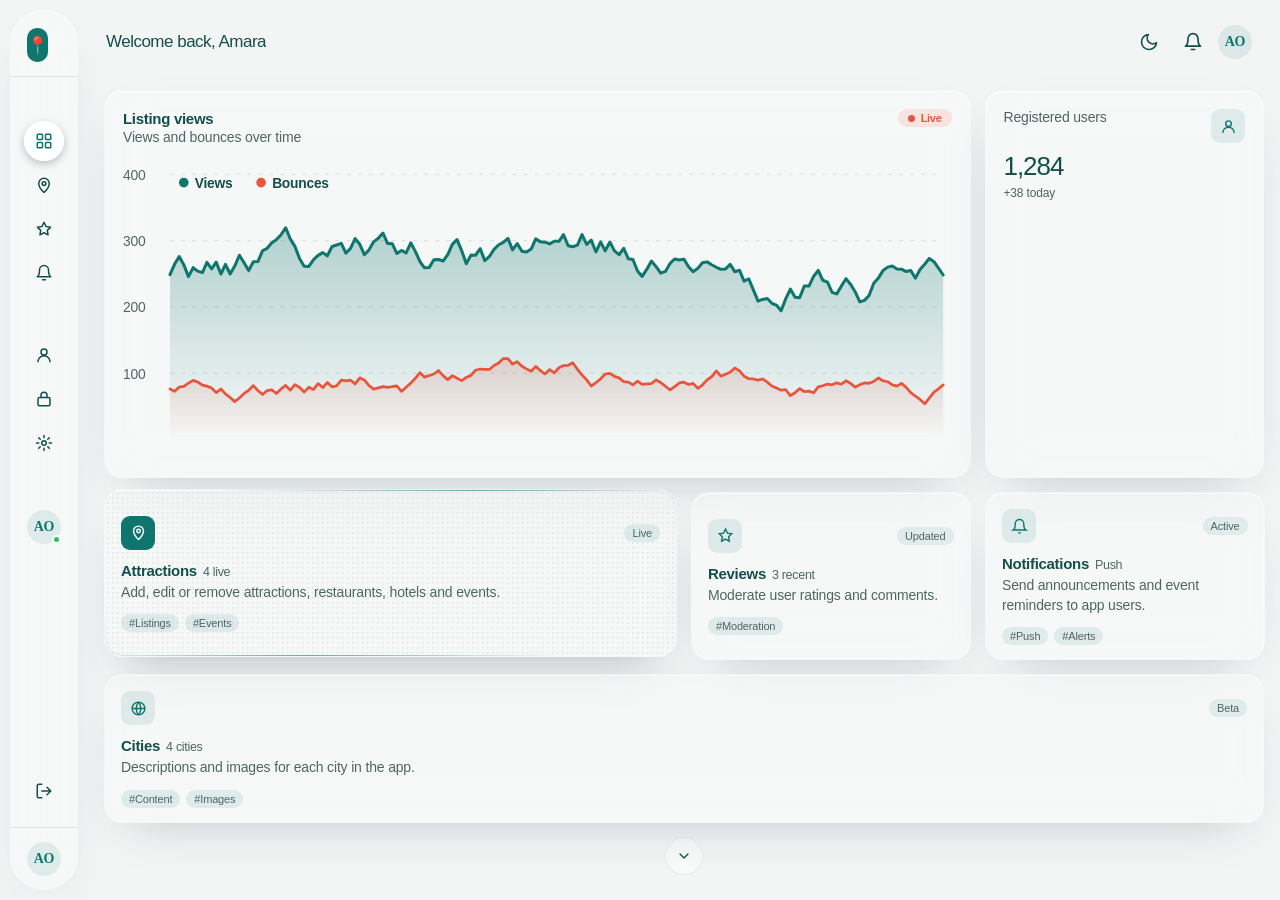
==== docs/city-guide-admin.html @ 055f9000 "Add docs folder for GitHub Pages" ====
<!DOCTYPE html>
<html lang="en">
<head>
<meta charset="utf-8">
<meta name="viewport" content="width=device-width, initial-scale=1, viewport-fit=cover">
<title>City Guide Admin</title>
<style>
:root{--bg:#f3f5f5;--card:#fff;--fg:#134E4A;--muted:#64748b;--border:#dbe4e2;--primary:#0F766E;--primary-fg:#fff;--soft:rgba(15,118,110,.1);--pt:#0F766E;--cor:#E8553D;--shadow:0 2px 12px rgba(0,0,0,.05);box-sizing:border-box;padding-top:env(safe-area-inset-top,0px);padding-bottom:env(safe-area-inset-bottom,0px)}
@media (prefers-color-scheme:dark){:root:not([data-theme="light"]){--bg:#07100f;--card:#0d1a19;--fg:#e8f1ef;--muted:#93aaa7;--border:#1c3a37;--primary:#0F766E;--primary-fg:#fff;--soft:rgba(95,199,187,.12);--pt:#5fc7bb;--shadow:0 2px 12px rgba(255,255,255,.03);color-scheme:dark}}
:root[data-theme="dark"]{--bg:#07100f;--card:#0d1a19;--fg:#e8f1ef;--muted:#93aaa7;--border:#1c3a37;--primary:#0F766E;--primary-fg:#fff;--soft:rgba(95,199,187,.12);--pt:#5fc7bb;--shadow:0 2px 12px rgba(255,255,255,.03);color-scheme:dark}
*{box-sizing:border-box}html{scroll-padding-top:env(safe-area-inset-top,0px)}
body{margin:0;background:var(--bg);color:var(--fg);font-family:system-ui,-apple-system,"Segoe UI",Roboto,sans-serif;font-size:14px}
button{font:inherit;color:inherit;cursor:pointer}
.muted{color:var(--muted)}
/* header */
header{position:sticky;top:env(safe-area-inset-top,0px);z-index:20;display:flex;align-items:center;gap:10px;height:64px;padding:0 16px;background:var(--card);border-bottom:1px solid var(--border)}
header h1{font-size:17px;margin:0;white-space:nowrap;overflow:hidden;text-overflow:ellipsis}
.sp{margin-left:auto;display:flex;align-items:center;gap:6px}
.ib{width:38px;height:38px;border-radius:10px;border:0;background:transparent;display:grid;place-items:center}
.ib:hover{background:var(--soft)}
.ib svg{width:20px;height:20px;stroke:currentColor;fill:none;stroke-width:2;stroke-linecap:round;stroke-linejoin:round}
.av{width:34px;height:34px;border-radius:50%;background:var(--soft);color:var(--primary);display:grid;place-items:center;font-weight:700;overflow:hidden;flex:none}
.av img{width:100%;height:100%;object-fit:cover;object-position:50% 15%}
/* sidebar (slides in/out) */
#scrim{position:fixed;inset:0;background:rgba(0,0,0,.45);backdrop-filter:blur(2px);opacity:0;pointer-events:none;transition:opacity .3s;z-index:40}
#side{position:fixed;top:0;bottom:0;left:0;width:min(300px,86vw);z-index:50;display:flex;flex-direction:column;background:var(--card);border-right:1px solid var(--border);transform:translateX(-105%);transition:transform .35s ease-in-out;padding-top:env(safe-area-inset-top,0px);padding-bottom:env(safe-area-inset-bottom,0px)}
body.open #side{transform:none;box-shadow:0 0 40px rgba(0,0,0,.25)}
body.open #scrim{opacity:1;pointer-events:auto}
.sh{padding:18px 20px 14px;border-bottom:1px solid var(--border)}
.brand{display:flex;align-items:center;gap:10px;font-weight:800;font-size:17px}
.logo{width:34px;height:34px;border-radius:10px;background:var(--primary);display:grid;place-items:center;color:#fff}
.brand small{display:block;font-weight:500;font-size:11px;color:var(--muted)}
.search{margin-top:14px;position:relative}
.search input{width:100%;height:36px;border-radius:8px;border:1px solid var(--border);background:var(--bg);color:var(--fg);padding:0 10px 0 32px}
.search svg{position:absolute;left:10px;top:9px;width:16px;height:16px;stroke:var(--muted);fill:none;stroke-width:2}
.sc{flex:1;overflow:auto;padding:14px 14px}
.gl{font-size:11px;font-weight:700;letter-spacing:.08em;text-transform:uppercase;color:var(--muted);padding:6px 8px;margin-top:6px}
.nav{display:flex;align-items:center;gap:12px;width:100%;height:40px;padding:0 12px;border:0;border-radius:10px;background:transparent;text-align:left;margin-bottom:4px;transition:.2s}
.nav svg{width:18px;height:18px;stroke:currentColor;fill:none;stroke-width:2;stroke-linecap:round;stroke-linejoin:round;transition:transform .2s}
.nav:hover{background:var(--soft)}.nav:hover svg{transform:scale(1.15)}
.nav.on{background:var(--primary);color:var(--primary-fg)}
.nav .b{margin-left:auto;font-size:10px;font-weight:700;padding:2px 7px;border-radius:99px;background:var(--primary);color:var(--primary-fg)}
.nav.on .b{background:var(--primary-fg);color:var(--primary)}
.pro{margin:6px 14px 0;padding:14px;border-radius:14px;border:1px solid var(--soft);background:var(--soft)}
.pro h5{margin:0 0 4px;font-size:13px}.pro p{margin:0 0 10px;font-size:12px;color:var(--muted)}
.btn{height:36px;padding:0 14px;border-radius:9px;border:1px solid var(--border);background:var(--card)}
.btn.p{background:var(--primary);color:var(--primary-fg);border-color:var(--primary);font-weight:600}
.btn.w{width:100%}
.sf{padding:14px;border-top:1px solid var(--border);display:flex;align-items:center;gap:10px;margin-top:12px}
.sf div:nth-child(2){min-width:0;flex:1}.sf b,.sf span{display:block;overflow:hidden;text-overflow:ellipsis;white-space:nowrap}
.sf span{font-size:12px;color:var(--muted)}
/* main */
main{padding:16px;max-width:1280px;margin:0 auto;display:flex;flex-direction:column;gap:18px}
section[hidden]{display:none}
.grid{display:grid;gap:14px}
.stats{grid-template-columns:repeat(auto-fit,minmax(200px,1fr))}
.card{background:var(--card);border:1px solid var(--border);border-radius:14px;padding:18px;box-shadow:var(--shadow)}
.card h3{margin:0 0 2px;font-size:15px}
.stat .t{display:flex;justify-content:space-between;color:var(--muted);font-weight:500}
.stat p{font-size:26px;font-weight:700;margin:8px 0 2px}
.two{grid-template-columns:repeat(auto-fit,minmax(300px,1fr))}
/* bento */
.bento{grid-template-columns:repeat(auto-fit,minmax(240px,1fr))}
.bi{position:relative;overflow:hidden;padding:16px;border-radius:14px;border:1px solid var(--border);background:var(--card);text-align:left;transition:.3s;will-change:transform}
.bi.wide{grid-column:span 2}
@media(max-width:600px){.bi.wide{grid-column:span 1}}
.bi::before{content:"";position:absolute;inset:0;background:radial-gradient(circle at center,var(--border) 1px,transparent 1px);background-size:5px 5px;opacity:0;transition:opacity .3s}
.bi:hover,.bi.keep{transform:translateY(-3px);box-shadow:var(--shadow)}
.bi:hover::before,.bi.keep::before{opacity:.8}
.bi>*{position:relative}
.bi .row{display:flex;justify-content:space-between;align-items:center}
.ico{width:34px;height:34px;border-radius:9px;background:var(--soft);display:grid;place-items:center;transition:.3s}
.bi:hover .ico{background:var(--primary);color:var(--primary-fg)}
.ico svg{width:17px;height:17px;stroke:currentColor;fill:none;stroke-width:2}
.chip{font-size:11px;padding:3px 8px;border-radius:7px;background:var(--soft);color:var(--muted)}
.bi h4{margin:12px 0 4px;font-size:15px}.bi h4 small{font-weight:400;color:var(--muted);margin-left:6px}
.bi p{margin:0 0 12px;color:var(--muted);line-height:1.4}
.bi .cta{float:right;font-size:12px;color:var(--muted);opacity:0;transition:.3s}.bi:hover .cta{opacity:1}
/* chart, lists */
svg.ch{width:100%;height:auto;display:block}
.leg{display:flex;gap:16px;justify-content:center;font-size:12px;color:var(--muted);margin-top:6px}
.leg i{display:inline-block;width:10px;height:10px;border-radius:3px;margin-right:6px;vertical-align:-1px}
.prog{height:8px;border-radius:9px;background:var(--soft);overflow:hidden;flex:1}.prog i{display:block;height:100%;background:var(--primary);border-radius:9px}
.item{display:flex;flex-direction:column;gap:6px;margin-top:16px}.item .r{display:flex;align-items:center;gap:10px;justify-content:space-between}
.tag{font-size:11px;padding:2px 9px;border-radius:99px;border:1px solid var(--border);color:var(--muted)}
.act{display:flex;gap:12px;margin-top:16px}.act p{margin:0;line-height:1.35}
.tw{overflow-x:auto}table{width:100%;border-collapse:collapse;min-width:520px}
th,td{text-align:left;padding:10px 8px;border-bottom:1px solid var(--border)}th{color:var(--muted);font-weight:600;font-size:12px}
.x{border:0;background:transparent;color:#ef4444;font-weight:600}
.bar{display:flex;gap:10px;justify-content:space-between;align-items:center;margin-bottom:12px;flex-wrap:wrap}.bar h2{margin:0;font-size:18px}
dialog{border:1px solid var(--border);border-radius:14px;background:var(--card);color:var(--fg);padding:20px;width:min(380px,92vw)}
dialog::backdrop{background:rgba(0,0,0,.5)}
label{display:block;font-size:12px;font-weight:600;margin:10px 0 4px}
input,select,textarea{width:100%;padding:9px 10px;border-radius:8px;border:1px solid var(--border);background:var(--bg);color:var(--fg);font:inherit}
.gap{display:flex;gap:8px;justify-content:flex-end;margin-top:16px}
.rv{padding:12px 0;border-bottom:1px solid var(--border);display:flex;gap:12px;justify-content:space-between}
.stars{color:var(--cor);letter-spacing:2px}
/* bento: extra hover effects */
.bi::after{content:"";position:absolute;inset:0;border-radius:inherit;padding:1px;background:linear-gradient(135deg,transparent 15%,var(--primary),transparent 85%);-webkit-mask:linear-gradient(#000 0 0) content-box,linear-gradient(#000 0 0);-webkit-mask-composite:xor;mask:linear-gradient(#000 0 0) content-box exclude,linear-gradient(#000 0 0);mask-composite:xor;opacity:0;transition:opacity .3s;pointer-events:none}
.bi:hover::after,.bi.keep::after{opacity:.6}
.ico{position:relative;overflow:hidden}
.ico::before{content:"";position:absolute;inset:0;background:var(--primary);opacity:0;transition:opacity .3s}
.ico svg{position:relative}
.bi:hover .ico,.bi.keep .ico{background:var(--soft);color:var(--primary-fg)}
.bi:hover .ico::before,.bi.keep .ico::before{opacity:1}
.chip{backdrop-filter:blur(4px);transition:background .25s,color .25s}
.bi:hover .chip{color:var(--fg)}
.bi .chip:hover{background:var(--border)}
.bi .cta{transform:translateX(-6px)}
.bi:hover .cta{transform:none}
/* sidebar: icon rail on desktop, expands on hover */
.nav svg{flex:none}
.nav:nth-child(2){--d:30ms}.nav:nth-child(3){--d:60ms}.nav:nth-child(4){--d:90ms}
@media (min-width:768px){
body{padding-left:68px}
#menu,#scrim{display:none}
#side{transform:none;width:68px;overflow:hidden;box-shadow:none;transition:width .2s ease-in-out,box-shadow .2s}
#side:hover,#side:focus-within{width:288px;box-shadow:0 0 40px rgba(0,0,0,.22);transition:width .25s ease-in-out,box-shadow .25s}
#side .sh,#side .sf{padding-left:17px;padding-right:17px}
#side .nav{padding:0 11px}
.brand>div:last-child,.nav>span,.gl,.sf>div:nth-child(2){opacity:0;transform:translateX(-6px);white-space:nowrap;transition:opacity .12s,transform .12s}
#side:is(:hover,:focus-within) :is(.brand>div:last-child,.nav>span,.gl,.sf>div:nth-child(2)){opacity:1;transform:none;transition:opacity .25s ease-out,transform .25s ease-out;transition-delay:var(--d,0ms)}
.search{opacity:0;max-height:0;margin-top:0;overflow:hidden;transition:opacity .15s,max-height .2s}
.pro{opacity:0;max-height:0;overflow:hidden;padding-top:0;padding-bottom:0;margin-top:0;border-width:0;transition:opacity .15s,max-height .2s}
#side:is(:hover,:focus-within) .search{opacity:1;max-height:60px;margin-top:14px;transition:opacity .25s ease-out .05s,max-height .25s}
#side:is(:hover,:focus-within) .pro{opacity:1;max-height:150px;padding:14px;margin-top:6px;border-width:1px;transition:opacity .25s ease-out .1s,max-height .25s}
}
/* sidebar: hidden scrollbar, team list, logout */
.sc{scrollbar-width:none}.sc::-webkit-scrollbar{display:none}
.tm{display:flex;align-items:center;gap:12px;height:44px;padding:0 3px;border-radius:10px;transition:background .15s}
.tm:hover{background:var(--soft)}
.aw{position:relative;flex:none}
.onl{position:absolute;right:0;bottom:0;width:9px;height:9px;border-radius:50%;background:#22c55e;border:2px solid var(--card)}
.tn{white-space:nowrap;font-weight:500}.tr{margin-left:auto;margin-right:6px;color:var(--muted);font-size:12px;white-space:nowrap}
.lo{padding:0 14px;margin-top:8px}
.nav.out:hover{background:rgba(220,38,38,.1);color:#dc2626}
/* chart tooltip */
#chart{touch-action:pan-y}
.tip{position:absolute;pointer-events:none;opacity:0;transform:translateY(4px) scale(.96);transition:opacity .15s,transform .15s;background:var(--card);border:1px solid var(--border);border-radius:12px;padding:10px 12px;box-shadow:var(--shadow);min-width:140px;font-size:12px;z-index:5}
.tip.on{opacity:1;transform:none}
.tip b{display:block;margin-bottom:4px;font-size:13px}
.tip div{display:flex;align-items:center;gap:6px;color:var(--muted);margin-top:2px}
.tip i{width:8px;height:8px;border-radius:50%}
.tip span{margin-left:auto;padding-left:16px;color:var(--fg);font-weight:600}
/* projects */
.pj{margin-top:20px}
.pj .t{display:flex;justify-content:space-between;align-items:center;gap:8px}
.pj h4{margin:0;font-size:14px}
.pj p{margin:2px 0 8px;font-size:12px;color:var(--muted)}
.pb{display:flex;align-items:center;gap:10px;margin-bottom:8px}.pb span{font-size:12px;color:var(--muted);width:34px;text-align:right}
.bdg{font-size:11px;font-weight:600;padding:3px 10px;border-radius:99px;white-space:nowrap}
.b-in{background:var(--primary);color:var(--primary-fg)}.b-rv{background:var(--soft);color:var(--primary)}.b-pl{border:1px solid var(--border);color:var(--fg)}
.stk{display:flex;gap:4px}.stk .av{width:24px;height:24px;font-size:9px}
@media (min-width:768px){
.tn,.tr{opacity:0;transform:translateX(-6px);transition:opacity .12s,transform .12s}
#side:is(:hover,:focus-within) :is(.tn,.tr){opacity:1;transform:none;transition:opacity .25s ease-out .12s,transform .25s ease-out .12s}
}
@media (min-width:768px){
#side.shut:is(:hover,:focus-within){width:68px;box-shadow:none;transition:width .2s ease-in-out,box-shadow .2s}
#side.shut:is(:hover,:focus-within) :is(.brand>div:last-child,.nav>span,.gl,.sf>div:nth-child(2),.tn,.tr){opacity:0;transform:translateX(-6px);transition:opacity .12s,transform .12s}
#side.shut:is(:hover,:focus-within) .search{opacity:0;max-height:0;margin-top:0}
#side.shut:is(:hover,:focus-within) .pro{opacity:0;max-height:0;padding-top:0;padding-bottom:0;margin-top:0;border-width:0}
}
/* loading skeletons: add class "ld" to <body> while loading, remove it when done */
@keyframes sk{50%{opacity:.35}}
body.ld :is(#stats>*,#bento>*,#cities,#activity,#projects,#team,#revList,.tw,#chart,#welcome,#nm,#em,#nm2,#em2,.av){position:relative;pointer-events:none;color:transparent!important}
body.ld :is(#stats>*,#bento>*,#cities,#activity,#projects,#team,#revList,.tw,#chart,#welcome,#nm,#em,#nm2,#em2,.av)>*{visibility:hidden}
body.ld :is(#stats>*,#bento>*,#cities,#activity,#projects,#team,#revList,.tw,#chart,#welcome,#nm,#em,#nm2,#em2,.av)::after{content:"";position:absolute;inset:0;padding:0;-webkit-mask:none;mask:none;border-radius:12px;background:var(--border);opacity:.7;animation:sk 1.2s ease-in-out infinite}
body.ld .av::after{border-radius:50%}
body.ld #team{min-height:96px}
/* ===== glass look + pill nav + font style (from the glass dashboard) ===== */
:root{--gw-blur:22px;--gw-op:.3;--gw-sat:1.2;--gw-edge:.6;--gs:#fff;--gh:#fff;--gw-sh:rgba(30,41,59,.28);--blob:.3;--muted:#4f6563;--edge:inset 0 1px 0 color-mix(in srgb,var(--gh) calc(var(--gw-edge)*100%),transparent),inset 0 0 0 1px color-mix(in srgb,var(--gh) calc(var(--gw-edge)*34%),transparent)}
@media (prefers-color-scheme:dark){:root:not([data-theme="light"]){--gs:#134E4A;--gw-edge:.28;--gw-sh:rgba(0,0,0,.65);--blob:.22}}
:root[data-theme="dark"]{--gs:#134E4A;--gw-edge:.28;--gw-sh:rgba(0,0,0,.65);--blob:.22}
body{font-family:"Segoe UI",Arial,sans-serif;letter-spacing:-.012em;background:var(--bg)}
button,input,select,textarea{font-family:inherit;letter-spacing:inherit}
::selection{background:color-mix(in srgb,var(--primary) 35%,transparent)}
:focus-visible{outline:2px solid var(--primary);outline-offset:3px}
.card,.bi,header,#side{background:color-mix(in srgb,var(--gs) calc(var(--gw-op)*100%),transparent);-webkit-backdrop-filter:blur(var(--gw-blur)) saturate(var(--gw-sat));backdrop-filter:blur(var(--gw-blur)) saturate(var(--gw-sat));box-shadow:var(--edge),0 20px 52px -26px var(--gw-sh)}
.card,.bi{border-color:transparent;border-radius:18px}
header{border-bottom-color:transparent;border-radius:0 0 24px 0}
#side{border-right-color:transparent;border-radius:0 0 28px 0}
.bi:hover,.bi.keep{box-shadow:var(--edge),0 26px 48px -22px var(--gw-sh)}
#side:is(:hover,:focus-within){box-shadow:var(--edge),0 24px 60px -20px var(--gw-sh)}
#side.shut:is(:hover,:focus-within){box-shadow:var(--edge),0 20px 52px -26px var(--gw-sh)}
dialog{background:color-mix(in srgb,var(--gs) 88%,transparent);-webkit-backdrop-filter:blur(var(--gw-blur)) saturate(var(--gw-sat));backdrop-filter:blur(var(--gw-blur)) saturate(var(--gw-sat));border-color:transparent;border-radius:22px;box-shadow:var(--edge),0 30px 80px -20px var(--gw-sh)}
.tip{background:color-mix(in srgb,var(--gs) 86%,transparent);-webkit-backdrop-filter:blur(var(--gw-blur));backdrop-filter:blur(var(--gw-blur));border-color:transparent;box-shadow:var(--edge),0 12px 30px -12px var(--gw-sh)}
/* pills */
.nav,.btn,.chip,.tag,.x,.tm,.search input{border-radius:99px}
.ib{border-radius:50%}
.nav.on{background:color-mix(in srgb,var(--gs) 88%,transparent);color:var(--primary);box-shadow:0 3px 8px var(--gw-sh),inset 0 1px 0 color-mix(in srgb,var(--gh) 70%,transparent)}
.btn{background:color-mix(in srgb,var(--gs) 55%,transparent);border-color:color-mix(in srgb,var(--gh) 35%,var(--border))}
input,select,textarea{border-radius:12px;background:color-mix(in srgb,var(--gs) 55%,transparent);border-color:color-mix(in srgb,var(--gh) 30%,var(--border))}
/* font style */
.av{font-family:Georgia,serif;font-weight:600}
header h1{font-weight:500;letter-spacing:-.03em}
.card h3,.bi h4{font-weight:600;letter-spacing:-.02em}
.stat p{font-weight:500;letter-spacing:-.04em}
.bar h2{font-weight:500;letter-spacing:-.035em}
.brand{letter-spacing:-.025em}
/* team colours: #0F766E teal, #E8553D coral, #134E4A deep teal */
.nav.on,.av,.b-rv{color:var(--pt)}
.ico{color:var(--pt)}
.x{color:var(--cor)}.x:hover{background:color-mix(in srgb,var(--cor) 14%,transparent)}
.nav.out:hover{background:color-mix(in srgb,var(--cor) 14%,transparent);color:var(--cor)}
/* floating pill nav */
#side{top:calc(10px + env(safe-area-inset-top,0px));bottom:calc(10px + env(safe-area-inset-bottom,0px));left:10px;padding-top:0;padding-bottom:0;border:0;border-radius:34px;overflow:hidden}
header{border-radius:0 0 24px 24px}
@media (max-width:767px){#side{transform:translateX(-125%)}}
@media (min-width:768px){body{padding-left:88px}}
/* floating top bar + bar chart */
header{margin:10px 10px 0;top:calc(10px + env(safe-area-inset-top,0px));border-radius:30px;padding:0 18px}
@media (min-width:768px){header{margin-left:0}}
.cg{opacity:.45;transition:opacity .2s ease-in-out}.cg.on{opacity:1}
.cl{opacity:0;transition:opacity .2s}.cg.on .cl{opacity:1}
.cb{transform-box:fill-box;transform-origin:bottom;animation:gy .6s cubic-bezier(.2,.8,.2,1) both;animation-delay:calc(var(--i)*30ms)}
@keyframes gy{from{transform:scaleY(0)}}
/* live badge + transparent top bar */
.card:has(#chart) h3{display:flex;align-items:center;justify-content:space-between}
.live{display:inline-flex;align-items:center;gap:6px;font-size:11px;font-weight:600;color:var(--cor);padding:3px 10px;border-radius:99px;background:color-mix(in srgb,var(--cor) 12%,transparent)}
.live i{width:7px;height:7px;border-radius:50%;background:var(--cor);animation:lv 1.4s ease-in-out infinite}
@keyframes lv{50%{opacity:.25;transform:scale(.7)}}
header{transition:background .25s ease-in-out,box-shadow .25s ease-in-out,backdrop-filter .25s ease-in-out}
header.top{background:transparent;-webkit-backdrop-filter:none;backdrop-filter:none;box-shadow:none}
svg.ch{overflow:visible}
.ping{transform-box:fill-box;transform-origin:center;animation:pg 1.6s ease-out infinite}
@keyframes pg{from{transform:scale(1);opacity:.7}to{transform:scale(2.8);opacity:0}}
/* price-style chart */
.leg{display:none}
.tip div{font-size:13px;margin-top:4px}
/* bento dashboard: chart is the big tile, extras are tucked away */
#dashboard:not([hidden]){display:grid;gap:14px;grid-template-columns:1fr}
#stats,#bento{display:contents}
#dashboard>:is(h2,h3){display:none}
#stats>:nth-child(1),#stats>:nth-child(2),#stats>:nth-child(4){display:none}
#dashboard>.card{margin-top:0!important;order:-1}
#bento>.bi:last-child{grid-column:1/-1}
@media (min-width:640px){#dashboard:not([hidden]){grid-template-columns:repeat(2,1fr)}#dashboard>.card,#stats>:nth-child(3){grid-column:span 2}}
@media (min-width:1024px){#dashboard:not([hidden]){grid-template-columns:repeat(4,1fr)}#dashboard>.card{grid-column:span 3}#stats>:nth-child(3){grid-column:span 1}}
.more{grid-column:1/-1;justify-self:center;display:inline-flex;align-items:center;gap:8px;height:38px;padding:0 18px;border-radius:99px;background:color-mix(in srgb,var(--gs) 55%,transparent);border:1px solid color-mix(in srgb,var(--gh) 35%,var(--border));font-weight:500;transition:transform .15s}
.more:active{transform:scale(.97)}
.more svg{width:16px;height:16px;fill:none;stroke:currentColor;stroke-width:2;stroke-linecap:round;stroke-linejoin:round;transition:transform .25s ease-in-out}
.more[aria-expanded="true"] svg{transform:rotate(180deg)}
#tuck{display:none;grid-column:1/-1}
#tuck.open{display:grid;animation:tk .3s cubic-bezier(.2,.8,.2,1)}
@keyframes tk{from{opacity:0;transform:translateY(8px)}}
/* ink spill theme transition */
::view-transition-old(root),::view-transition-new(root){animation:none;mix-blend-mode:normal}
::view-transition-new(root){clip-path:var(--ink,circle(0px))}
.more{width:38px;padding:0;justify-content:center}
/* stop phones zooming in when a field is focused */
@media (pointer:coarse){input,select,textarea{font-size:16px!important}}
</style>
</head>
<body class="ld">
<div id="scrim"></div>

<aside id="side" aria-label="Main navigation">
  <div class="sh">
    <div class="brand"><div class="logo">📍</div><div>City Guide<small>Admin Console</small></div></div>
    <div class="search"><svg viewBox="0 0 24 24"><circle cx="11" cy="11" r="7"/><path d="m20 20-3.5-3.5"/></svg><input id="q" placeholder="Search listings…"></div>
  </div>
  <div class="sc">
    <div class="gl">Main menu</div>
    <div id="nav1"></div>
    <div class="gl" style="margin-top:18px">Settings</div>
    <div id="nav2"></div>
    <div class="gl" style="margin-top:18px">Your team</div>
    <div id="team"></div>
  </div>
  <div class="pro">
    <h5>Quick add</h5><p>Publish a new attraction or event in seconds.</p>
    <button class="btn p w" id="quick">+ Add attraction</button>
  </div>
  <div class="lo"><button class="nav out" id="logout"><svg viewBox="0 0 24 24"><path d="M9 21H5a2 2 0 0 1-2-2V5a2 2 0 0 1 2-2h4M16 17l5-5-5-5M21 12H9"/></svg><span>Log out</span></button></div>
  <div class="sf"><div class="av" id="avSide"></div><div><b id="nm">…</b><span id="em"></span></div></div>
</aside>

<header class="top">
  <button class="ib" id="menu" aria-label="Toggle menu"><svg viewBox="0 0 24 24"><path d="M4 6h16M4 12h16M4 18h10"/></svg></button>
  <h1 id="welcome">Welcome back</h1>
  <div class="sp">
    <button class="ib" id="theme" aria-label="Toggle theme"><svg viewBox="0 0 24 24"><path d="M21 12.8A9 9 0 1 1 11.2 3a7 7 0 0 0 9.8 9.8z"/></svg></button>
    <button class="ib" aria-label="Notifications" onclick="go('notify')"><svg viewBox="0 0 24 24"><path d="M6 8a6 6 0 1 1 12 0c0 7 3 9 3 9H3s3-2 3-9M10 21h4"/></svg></button>
    <div class="av" id="avTop"></div>
  </div>
</header>

<main>
 <section id="dashboard">
  <div class="grid stats" id="stats"></div>
  <div class="card" style="margin-top:14px"><h3>Listing views</h3><p class="muted" style="margin:0 0 10px">Views and bounces over time</p>
    <div id="chart"></div>
    <div class="leg"><span><i style="background:var(--primary)"></i>Views</span><span><i style="background:var(--cor)"></i>Reviews (×10)</span></div></div>
  <h3 style="margin:22px 0 10px">Manage content</h3>
  <div class="grid bento" id="bento"></div>
  <button class="more" id="more" aria-expanded="false" aria-label="Show more"><svg viewBox="0 0 24 24"><path d="m6 9 6 6 6-6"/></svg></button>
    <div class="grid two tuck" id="tuck" style="margin-top:14px">
    <div class="card"><h3>Top cities</h3><p class="muted" style="margin:0">Listings coverage per city</p><div id="cities"></div></div>
    <div class="card"><h3>Recent activity</h3><p class="muted" style="margin:0">Latest updates from users</p><div id="activity"></div></div>
    <div class="card"><h3>Active projects</h3><p class="muted" style="margin:0">Your current content progress</p><div id="projects"></div></div>
  </div>
 </section>

 <section id="attractions" hidden>
  <div class="bar"><h2>Attractions &amp; events</h2><button class="btn p" id="add">+ Add new</button></div>
  <div class="card tw"><table><thead><tr><th>Name</th><th>City</th><th>Category</th><th>Rating</th><th></th></tr></thead><tbody id="rows"></tbody></table></div>
 </section>

 <section id="reviews" hidden>
  <div class="bar"><h2>User reviews</h2></div><div class="card" id="revList"></div>
 </section>

 <section id="notify" hidden>
  <div class="bar"><h2>Notifications</h2></div>
  <div class="grid two">
   <div class="card"><h3>Send a notification</h3>
    <label>Title</label><input id="nt"><label>Message</label><textarea id="nb" rows="3"></textarea>
    <div class="gap"><button class="btn p" id="send">Send</button></div></div>
   <div class="card"><h3>Sent</h3><div id="sent"><p class="muted">Nothing sent yet.</p></div></div>
  </div>
 </section>

 <section id="profile" hidden><div class="card"><h3>Admin profile</h3><p class="muted">Name, email and picture come from the logged-in admin account.</p>
  <div style="display:flex;gap:14px;align-items:center;margin-top:12px"><div class="av" id="avBig" style="width:64px;height:64px;font-size:22px"></div><div><b id="nm2"></b><br><span class="muted" id="em2"></span></div></div></div></section>
 <section id="security" hidden><div class="card"><h3>Security</h3><p class="muted">Only registered admins can open this console. Hook up password change here.</p></div></section>
 <section id="preferences" hidden><div class="card"><h3>Preferences</h3><p class="muted">Notification and display settings go here.</p></div></section>
</main>

<dialog id="dlg"><h3 style="margin:0">Add attraction</h3>
  <label>Name</label><input id="fn"><label>City</label><input id="fc">
  <label>Category</label><select id="fk"><option>Attraction</option><option>Restaurant</option><option>Hotel</option><option>Event</option></select>
  <div class="gap"><button class="btn" id="cancel">Cancel</button><button class="btn p" id="save">Save</button></div></dialog>

<script>
/* ---------- ADMIN ACCOUNT (backend hook) ----------
   Set ADMIN_API to the endpoint your backend team gives you.
   It should return JSON: { "name": "...", "email": "...", "avatar": "https://..." } */
var ADMIN_API = null;
async function loadAdmin(){
  try{ if(ADMIN_API){ var r=await fetch(ADMIN_API,{credentials:'include'}); if(r.ok) return await r.json(); } }catch(e){}
  return {name:'Amara Okoye',email:'admin@cityguide.app',avatar:''};
}

var esc=function(s){return String(s).replace(/[&<>"]/g,function(c){return{'&':'&amp;','<':'&lt;','>':'&gt;','"':'&quot;'}[c]})};
var $=function(i){return document.getElementById(i)};
var I={
 grid:'<svg viewBox="0 0 24 24"><rect x="3" y="3" width="7" height="7" rx="1"/><rect x="14" y="3" width="7" height="7" rx="1"/><rect x="3" y="14" width="7" height="7" rx="1"/><rect x="14" y="14" width="7" height="7" rx="1"/></svg>',
 pin:'<svg viewBox="0 0 24 24"><path d="M12 22s7-6.5 7-12a7 7 0 0 0-14 0c0 5.5 7 12 7 12z"/><circle cx="12" cy="10" r="2.5"/></svg>',
 star:'<svg viewBox="0 0 24 24"><path d="m12 3 2.7 5.6 6.1.9-4.4 4.3 1 6.1L12 17l-5.4 2.9 1-6.1L3.2 9.5l6.1-.9z"/></svg>',
 bell:'<svg viewBox="0 0 24 24"><path d="M6 8a6 6 0 1 1 12 0c0 7 3 9 3 9H3s3-2 3-9M10 21h4"/></svg>',
 user:'<svg viewBox="0 0 24 24"><circle cx="12" cy="8" r="4"/><path d="M4 21a8 8 0 0 1 16 0"/></svg>',
 lock:'<svg viewBox="0 0 24 24"><rect x="4" y="10" width="16" height="11" rx="2"/><path d="M8 10V7a4 4 0 0 1 8 0v3"/></svg>',
 cog:'<svg viewBox="0 0 24 24"><circle cx="12" cy="12" r="3"/><path d="M12 2v3M12 19v3M2 12h3M19 12h3M5 5l2 2M17 17l2 2M19 5l-2 2M7 17l-2 2"/></svg>',
 globe:'<svg viewBox="0 0 24 24"><circle cx="12" cy="12" r="9"/><path d="M3 12h18M12 3a14 14 0 0 1 0 18M12 3a14 14 0 0 0 0 18"/></svg>'
};

/* ---------- sample data (replace with backend calls) ---------- */
var attractions=[
 {n:'Grand Central Museum',c:'Lagos',k:'Attraction',r:4.7},
 {n:'Sunset Rooftop Grill',c:'Abuja',k:'Restaurant',r:4.5},
 {n:'Palm Bay Hotel',c:'Lagos',k:'Hotel',r:4.2},
 {n:'Jazz in the Park',c:'Abuja',k:'Event',r:4.8}
];
var reviews=[
 {u:'Tunde',t:'Great museum, very clean and friendly staff.',s:5,a:'Grand Central Museum'},
 {u:'Ngozi',t:'Food was nice but the wait was long.',s:3,a:'Sunset Rooftop Grill'},
 {u:'Ibrahim',t:'Loved the live music!',s:5,a:'Jazz in the Park'}
];
var weeks=['W1','W2','W3','W4','W5','W6','W7','W8'],views=[120,160,150,210,260,240,320,380],revs=[9,12,10,16,18,17,24,28];
var cities=[['Lagos',82],['Abuja',64],['Port Harcourt',41],['Kano',28]];
var activity=[['Tunde','left a 5-star review','2 min ago'],['Ngozi','added a favourite','18 min ago'],['Ibrahim','registered an account','1 hr ago'],['Chika','reset a password','3 hr ago']];

/* ---------- sidebar ---------- */
var main=[['dashboard','Dashboard','grid'],['attractions','Attractions','pin'],['reviews','Reviews','star'],['notify','Notifications','bell']];
var sets=[['profile','Profile','user'],['security','Security','lock'],['preferences','Preferences','cog']];
function navHTML(list){return list.map(function(x){var b=x[0]==='reviews'?'<span class="b">'+reviews.length+'</span>':'';return '<button class="nav" data-id="'+x[0]+'">'+I[x[2]]+'<span>'+x[1]+'</span>'+b+'</button>'}).join('')}
$('nav1').innerHTML=navHTML(main);$('nav2').innerHTML=navHTML(sets);
function setOpen(v){document.body.classList.toggle('open',v)}
$('menu').onclick=function(){setOpen(!document.body.classList.contains('open'))};
$('scrim').onclick=function(){setOpen(false)};
document.addEventListener('keydown',function(e){if(e.key==='Escape')setOpen(false)});
document.querySelectorAll('.nav').forEach(function(b){b.onclick=function(){go(b.dataset.id)}});
function go(id){
  document.querySelectorAll('main>section').forEach(function(s){s.hidden=s.id!==id});
  document.querySelectorAll('.nav').forEach(function(b){b.classList.toggle('on',b.dataset.id===id)});
  setOpen(false);window.scrollTo(0,0);
}

/* ---------- dashboard ---------- */
function stats(){
  var s=[['Total attractions',attractions.length,'+2 this month',I.pin],['Reviews',reviews.length,'+12 this week',I.star],['Registered users','1,284','+38 today',I.user],['Cities','4','Lagos, Abuja…',I.globe]];
  $('stats').innerHTML=s.map(function(x){return '<div class="card stat"><div class="t"><span>'+x[0]+'</span><span class="ico">'+x[3]+'</span></div><p>'+x[1]+'</p><span class="muted" style="font-size:12px">'+x[2]+'</span></div>'}).join('');
}
function chart(){
  var W=600,H=220,p=28,mx=400,x=function(i){return p+i*(W-2*p)/7},y=function(v){return H-24-(v/mx)*(H-44)};
  var line=function(d){return d.map(function(v,i){return (i?'L':'M')+x(i)+' '+y(v)}).join(' ')};
  var r10=revs.map(function(v){return v*10});
  var grid=[0,100,200,300,400].map(function(v){return '<line x1="'+p+'" x2="'+(W-p)+'" y1="'+y(v)+'" y2="'+y(v)+'" stroke="var(--border)" stroke-dasharray="3 3"/><text x="0" y="'+(y(v)+4)+'" font-size="10" fill="var(--muted)">'+v+'</text>'}).join('');
  var lab=weeks.map(function(w,i){return '<text x="'+x(i)+'" y="'+(H-6)+'" font-size="10" text-anchor="middle" fill="var(--muted)">'+w+'</text>'}).join('');
  $('chart').innerHTML='<svg class="ch" viewBox="0 0 '+W+' '+H+'" role="img" aria-label="Views and reviews per week"><defs><linearGradient id="g" x1="0" y1="0" x2="0" y2="1"><stop offset="0" stop-color="var(--primary)" stop-opacity=".3"/><stop offset="1" stop-color="var(--primary)" stop-opacity="0"/></linearGradient></defs>'+grid+lab+
   '<path d="'+line(views)+' L'+x(7)+' '+y(0)+' L'+x(0)+' '+y(0)+'Z" fill="url(#g)"/><path d="'+line(views)+'" fill="none" stroke="var(--primary)" stroke-width="2.5"/><path d="'+line(r10)+'" fill="none" stroke="var(--cor)" stroke-width="2" stroke-dasharray="5 4"/></svg>';
}
function bento(){
  var b=[
   {t:'Attractions',m:attractions.length+' live',d:'Add, edit or remove attractions, restaurants, hotels and events.',i:I.pin,s:'Live',g:['Listings','Events'],w:1,k:1,to:'attractions'},
   {t:'Reviews',m:reviews.length+' recent',d:'Moderate user ratings and comments.',i:I.star,s:'Updated',g:['Moderation'],to:'reviews'},
   {t:'Notifications',m:'Push',d:'Send announcements and event reminders to app users.',i:I.bell,g:['Push','Alerts'],to:'notify'},
   {t:'Cities',m:'4 cities',d:'Descriptions and images for each city in the app.',i:I.globe,s:'Beta',g:['Content','Images'],w:1,to:'attractions'}
  ];
  $('bento').innerHTML=b.map(function(x,n){return '<button class="bi'+(x.w?' wide':'')+(x.k?' keep':'')+'" data-to="'+x.to+'"><div class="row"><div class="ico">'+x.i+'</div><span class="chip">'+(x.s||'Active')+'</span></div><h4>'+x.t+'<small>'+x.m+'</small></h4><p>'+x.d+'</p><div class="row"><div>'+x.g.map(function(g){return '<span class="chip" style="margin-right:6px">#'+g+'</span>'}).join('')+'</div><span class="cta">Manage →</span></div></button>'}).join('');
  document.querySelectorAll('.bi').forEach(function(e){e.onclick=function(){go(e.dataset.to)}});
}
function lists(){
  $('cities').innerHTML=cities.map(function(c){return '<div class="item"><div class="r"><b>'+c[0]+'</b><span class="tag">'+c[1]+' listings</span></div><div class="r"><div class="prog"><i style="width:'+c[1]+'%"></i></div></div></div>'}).join('');
  $('activity').innerHTML=activity.map(function(a){return '<div class="act"><div class="av">'+a[0][0]+'</div><p><b>'+a[0]+'</b> <span class="muted">'+a[1]+'</span><br><span class="muted" style="font-size:12px">'+a[2]+'</span></p></div>'}).join('');
}

/* ---------- attractions CRUD ---------- */
function rows(){
  var q=($('q').value||'').toLowerCase();
  $('rows').innerHTML=attractions.map(function(a,i){return a.n.toLowerCase().indexOf(q)<0?'':'<tr><td><b>'+esc(a.n)+'</b></td><td>'+esc(a.c)+'</td><td><span class="tag">'+esc(a.k)+'</span></td><td>★ '+a.r+'</td><td><button class="x" data-i="'+i+'">Remove</button></td></tr>'}).join('')||'<tr><td colspan="5" class="muted">No listings found.</td></tr>';
  document.querySelectorAll('#rows .x').forEach(function(b){b.onclick=function(){attractions.splice(+b.dataset.i,1);refresh()}});
}
$('q').oninput=function(){go('attractions');rows()};
function openAdd(){setOpen(false);$('dlg').showModal()}
$('add').onclick=openAdd;$('quick').onclick=openAdd;$('cancel').onclick=function(){$('dlg').close()};
$('save').onclick=function(){
  var n=$('fn').value.trim();if(!n)return;
  attractions.unshift({n:n,c:$('fc').value.trim()||'—',k:$('fk').value,r:0});
  $('fn').value='';$('fc').value='';$('dlg').close();refresh();go('attractions');
};

/* ---------- reviews & notifications ---------- */
function revs_(){
  $('revList').innerHTML=reviews.map(function(r,i){return '<div class="rv"><div><b>'+esc(r.u)+'</b> <span class="muted">on '+esc(r.a)+'</span><div class="stars">'+'★'.repeat(r.s)+'☆'.repeat(5-r.s)+'</div><div>'+esc(r.t)+'</div></div><button class="x" data-i="'+i+'">Remove</button></div>'}).join('')||'<p class="muted">No reviews.</p>';
  document.querySelectorAll('#revList .x').forEach(function(b){b.onclick=function(){reviews.splice(+b.dataset.i,1);refresh()}});
}
$('send').onclick=function(){
  var t=$('nt').value.trim(),m=$('nb').value.trim();if(!t)return;
  var el=document.createElement('div');el.className='rv';el.innerHTML='<div><b>'+esc(t)+'</b><div class="muted">'+esc(m)+'</div></div><span class="tag">Sent</span>';
  var s=$('sent');if(s.querySelector('p'))s.innerHTML='';s.prepend(el);$('nt').value='';$('nb').value='';
};
function refresh(){stats();bento();rows();revs_();var b=document.querySelector('[data-id="reviews"] .b');if(b)b.textContent=reviews.length}

/* ---------- theme + init ---------- */
$('theme').onclick=function(){var r=document.documentElement,d=r.dataset.theme==='dark'||(!r.dataset.theme&&matchMedia('(prefers-color-scheme:dark)').matches);r.dataset.theme=d?'light':'dark'};
function paint(el,a){el.innerHTML=a.avatar?'<img alt="'+esc(a.name)+'" src="'+esc(a.avatar)+'">':'';var im=el.querySelector('img');var ini=a.name.split(' ').map(function(w){return w[0]}).join('').slice(0,2).toUpperCase();if(im)im.onerror=function(){el.textContent=ini};else el.textContent=ini}
loadAdmin().then(function(a){
  $('welcome').textContent='Welcome back, '+a.name.split(' ')[0];
  $('nm').textContent=$('nm2').textContent=a.name;$('em').textContent=$('em2').textContent=a.email;
  ['avTop','avSide','avBig'].forEach(function(id){paint($(id),a)});Promise.all([window.cgTeam?cgTeam(a):0,new Promise(function(r){setTimeout(r,500)})]).then(function(){document.body.classList.remove('ld')});
});
chart();lists();refresh();go('dashboard');
/* ---- team, projects, logout, chart tooltip ---- */
(function(){
 var ini=function(n){return n.split(' ').map(function(w){return w[0]}).join('')};
 /* backend: set TEAM_API to a GET endpoint returning [{name,email,avatar,role}] for every admin who has logged in */
 var TEAM_API=null;
 async function cgTeam(me){
  var list=[];
  try{if(TEAM_API){var r=await fetch(TEAM_API,{credentials:'include'});if(r.ok)list=await r.json()}else{list=JSON.parse(localStorage.getItem('cg_admins')||'[]')}}catch(e){}
  if(!TEAM_API){
   list=list.filter(function(x){return x.email!==me.email});
   list.unshift({name:me.name,email:me.email,avatar:me.avatar||'',role:me.role||'Admin'});list=list.slice(0,8);
   try{localStorage.setItem('cg_admins',JSON.stringify(list))}catch(e){}
  }
  $('team').innerHTML=list.map(function(t){return '<div class="tm"><span class="aw"><span class="av" data-i="'+esc(ini(t.name))+'">'+(t.avatar?'<img alt="" src="'+esc(t.avatar)+'" onerror="this.parentNode.textContent=this.parentNode.dataset.i">':esc(ini(t.name)))+'</span>'+(t.email===me.email?'<i class="onl"></i>':'')+'</span><span class="tn">'+esc(t.name)+'</span><span class="tr">'+esc(t.role||'Admin')+'</span></div>'}).join('');
 }
 window.cgTeam=cgTeam;
 var pj=[{n:'Lagos city page refresh',d:'Update descriptions and photos',s:'In progress',c:'b-in',p:75,due:'Dec 15',w:['Tunde Bello','Ngozi Eze','Chika Obi']},{n:'Abuja events calendar',d:'Add upcoming events',s:'Planning',c:'b-pl',p:45,due:'Jan 20',w:['Ibrahim Musa','Chika Obi']},{n:'Review moderation pass',d:'Clear flagged reviews',s:'In review',c:'b-rv',p:90,due:'Dec 02',w:['Ngozi Eze']}];
 $('projects').innerHTML=pj.map(function(p){return '<div class="pj"><div class="t"><h4>'+p.n+'</h4><span class="bdg '+p.c+'">'+p.s+'</span></div><p>'+p.d+'</p><div class="pb"><div class="prog"><i style="width:'+p.p+'%"></i></div><span>'+p.p+'%</span></div><div class="t"><span class="stk">'+p.w.map(function(w){return '<span class="av" title="'+w+'">'+ini(w)+'</span>'}).join('')+'</span><span class="muted" style="font-size:12px">Due '+p.due+'</span></div></div>'}).join('');
 /* logout: call your backend logout endpoint here, then redirect to the login page */
 $('logout').onclick=function(){var s=this.querySelector('span');s.textContent='Logged out';setTimeout(function(){s.textContent='Log out'},1500);setTimeout(function(){setOpen(false)},900)};
 /* desktop rail: collapse after picking an item */
 var side=$('side');
 side.addEventListener('click',function(e){if(e.target.closest('.nav')){side.classList.add('shut');if(document.activeElement)document.activeElement.blur()}});
 side.addEventListener('mouseleave',function(){side.classList.remove('shut')});
 side.addEventListener('keyup',function(e){if(e.key==='Tab')side.classList.remove('shut')});
 document.addEventListener('pointerdown',function(e){if(!side.contains(e.target))side.classList.remove('shut')});
 /* chart hover tooltip */
 N=168;hov=0;neg=[];weeks=['-7m','-6m','-5m','-4m','-3m','-2m','-1m','now'];drawChart();var box=$('chart'),tip=document.createElement('div');tip.className='tip';box.style.position='relative';box.appendChild(tip);
 function hide(){var o=box.querySelector('#ov');if(o)o.innerHTML='';tip.classList.remove('on')}
 function show(e){
  var svg=box.querySelector('svg');if(!svg)return;
  var r=svg.getBoundingClientRect(),i=Math.round(((e.clientX-r.left)/r.width*600-28)*7/544);i=Math.max(0,Math.min(7,i));
  var X=28+i*544/7,yv=196-views[i]/400*176,yr=196-revs[i]*10/400*176,o=svg.querySelector('#ov');
  if(!o){o=document.createElementNS('http://www.w3.org/2000/svg','g');o.id='ov';svg.appendChild(o)}
  o.innerHTML='<line x1="'+X+'" x2="'+X+'" y1="20" y2="196" stroke="var(--border)"/><circle cx="'+X+'" cy="'+yv+'" r="5" fill="var(--primary)" stroke="var(--card)" stroke-width="2"/><circle cx="'+X+'" cy="'+yr+'" r="5" fill="var(--cor)" stroke="var(--card)" stroke-width="2"/>';
  tip.innerHTML='<b>'+weeks[i]+'</b><div><i style="background:var(--primary)"></i>Views<span>'+views[i]+'</span></div><div><i style="background:var(--cor)"></i>Reviews<span>'+revs[i]+'</span></div>';
  tip.classList.add('on');
  var px=X/600*r.width;tip.style.top=(Math.min(yv,yr)/220*r.height+14)+'px';tip.style.left=(px>r.width/2?px-14-tip.offsetWidth:px+14)+'px';
 }
 function drawChart(){
  var out='',Y=196,K=176;
  [0,200,400].forEach(function(v){var y=Y-v/400*K;out+='<line x1="34" x2="594" y1="'+y+'" y2="'+y+'" stroke="var(--border)"/><text x="0" y="'+(y+4)+'" font-size="10" fill="var(--muted)">'+v+'</text>'});
  views.forEach(function(v,i){
   var cx=69+i*70,hv=v/400*K,hr=revs[i]*10/400*K;
   out+='<g class="cg'+(i===7?' on':'')+'" data-i="'+i+'"><rect class="cb" style="--i:'+i+'" x="'+(cx-20)+'" y="'+(Y-hv)+'" width="24" height="'+hv+'" rx="12" fill="var(--primary)"/><rect class="cb" style="--i:'+i+'" x="'+(cx+8)+'" y="'+(Y-hr)+'" width="10" height="'+hr+'" rx="5" fill="var(--cor)"/><text class="cl" x="'+(cx-8)+'" y="'+(Y-hv-8)+'" font-size="11" font-weight="600" text-anchor="middle" fill="var(--fg)">'+v+'</text></g><text x="'+cx+'" y="214" font-size="10" text-anchor="middle" fill="var(--muted)">'+weeks[i]+'</text>';
  });
  $('chart').innerHTML='<svg class="ch" viewBox="0 0 600 220" role="img" aria-label="Listing views and reviews per week">'+out+'</svg>';
 }
 function setOn(i){box.querySelectorAll('.cg').forEach(function(g){g.classList.toggle('on',+g.dataset.i===i)})}
 function bshow(e){
  var svg=box.querySelector('svg');if(!svg)return;
  var r=svg.getBoundingClientRect(),i=Math.floor(((e.clientX-r.left)/r.width*600-34)/70);i=Math.max(0,Math.min(7,i));
  setOn(i);
  tip.innerHTML='<b>'+weeks[i]+'</b><div><i style="background:var(--primary)"></i>Views<span>'+views[i]+'</span></div><div><i style="background:var(--cor)"></i>Reviews<span>'+revs[i]+'</span></div>';
  tip.classList.add('on');
  var px=(69+i*70)/600*r.width,py=(196-views[i]/400*176)/220*r.height;
  tip.style.top=Math.max(0,py-tip.offsetHeight-26)+'px';
  tip.style.left=Math.min(Math.max(0,px-tip.offsetWidth/2),r.width-tip.offsetWidth)+'px';
 }
 function bhide(){setOn(7);tip.classList.remove('on')}
 box.addEventListener('pointermove',bshow);box.addEventListener('pointerleave',bhide);
 /* ---- live chart ---- */
 var dv,dr,raf;
 function drawChart(){
  dv=views.slice();dr=revs.slice();
  var out='',Y=196,K=176;
  [0,200,400].forEach(function(v){var y=Y-v/400*K;out+='<line x1="34" x2="594" y1="'+y+'" y2="'+y+'" stroke="var(--border)"/><text x="0" y="'+(y+4)+'" font-size="10" fill="var(--muted)">'+v+'</text>'});
  views.forEach(function(v,i){var cx=69+i*70;
   out+='<g class="cg'+(i===7?' on':'')+'" data-i="'+i+'"><rect class="cb" style="--i:'+i+'" x="'+(cx-20)+'" width="24" rx="12" fill="var(--primary)"/><rect class="cb" style="--i:'+i+'" x="'+(cx+8)+'" width="10" rx="5" fill="var(--cor)"/><text class="cl" x="'+(cx-8)+'" font-size="11" font-weight="600" text-anchor="middle" fill="var(--fg)"></text></g><text x="'+cx+'" y="214" font-size="10" text-anchor="middle" fill="var(--muted)">'+weeks[i]+'</text>';
  });
  $('chart').innerHTML='<svg class="ch" viewBox="0 0 600 220" role="img" aria-label="Live listing views and reviews per minute">'+out+'</svg>';
  paintAll();
 }
 function paintAll(){
  var Y=196,K=176,gs=$('chart').querySelectorAll('.cg');
  for(var i=0;i<gs.length;i++){var a=gs[i].children,hv=dv[i]/400*K,hr=dr[i]*10/400*K;
   a[0].setAttribute('y',Y-hv);a[0].setAttribute('height',hv);
   a[1].setAttribute('y',Y-hr);a[1].setAttribute('height',hr);
   a[2].setAttribute('y',Y-hv-8);a[2].textContent=Math.round(dv[i]);}
 }
 function bshow(e){
  var svg=box.querySelector('svg');if(!svg)return;
  var r=svg.getBoundingClientRect(),i=Math.floor(((e.clientX-r.left)/r.width*600-34)/70);i=Math.max(0,Math.min(7,i));
  setOn(i);
  tip.innerHTML='<b>'+weeks[i]+'</b><div><i style="background:var(--primary)"></i>Views<span>'+Math.round(views[i])+'</span></div><div><i style="background:var(--cor)"></i>Reviews<span>'+Math.round(revs[i])+'</span></div>';
  tip.classList.add('on');
  var px=(69+i*70)/600*r.width,py=(196-views[i]/400*176)/220*r.height;
  tip.style.top=Math.max(0,py-tip.offsetHeight-26)+'px';
  tip.style.left=Math.min(Math.max(0,px-tip.offsetWidth/2),r.width-tip.offsetWidth)+'px';
 }
 function clamp(v,a,b){return Math.max(a,Math.min(b,v))}
 function rnd(a,b){return a+Math.random()*(b-a)}
 function morph(){
  cancelAnimationFrame(raf);var a=dv.slice(),b=dr.slice(),t0=null;
  function f(t){if(t0===null)t0=t;var p=Math.min(1,(t-t0)/700),e=p<.5?2*p*p:1-Math.pow(-2*p+2,2)/2;
   dv=a.map(function(v,i){return v+(views[i]-v)*e});dr=b.map(function(v,i){return v+(revs[i]-v)*e});paintAll();if(p<1)raf=requestAnimationFrame(f)}
  raf=requestAnimationFrame(f);
 }
 /* demo live feed: replace with real data from your backend (update views[] and revs[], then call morph()) */
 var n=0;
 setInterval(function(){
  n++;
  if(n%4===0){views.shift();revs.shift();views.push(clamp(views[6]+rnd(-30,40),140,380));revs.push(clamp(revs[6]+rnd(-3,3),6,27))}
  else{views[7]=clamp(views[7]+rnd(-22,26),120,395);revs[7]=clamp(revs[7]+rnd(-2,2),4,28)}
  morph();
 },1400);
 $('chart').parentNode.querySelector('h3').insertAdjacentHTML('beforeend','<span class="live"><i></i>Live</span>');
 /* top bar: transparent at the top, glass once you scroll */
 var hdr=document.querySelector('header');
 window.addEventListener('scroll',function(){hdr.classList.toggle('top',window.scrollY<8)},{passive:true});
 /* ---- smooth dotted area chart (replaces the bar chart) ---- */
 function pathOf(vals,k){
  var p=vals.map(function(v,i){return [34+i*80,196-v*k/400*176]}),d='M'+p[0][0]+' '+p[0][1];
  for(var i=0;i<p.length-1;i++){
   var p0=p[i-1]||p[i],p1=p[i],p2=p[i+1],p3=p[i+2]||p2;
   var y1=Math.min(196,Math.max(20,p1[1]+(p2[1]-p0[1])/6)),y2=Math.min(196,Math.max(20,p2[1]-(p3[1]-p1[1])/6));
   d+=' C'+(p1[0]+(p2[0]-p0[0])/6)+' '+y1+' '+(p2[0]-(p3[0]-p1[0])/6)+' '+y2+' '+p2[0]+' '+p2[1];
  }
  return d;
 }
 function drawChart(){
  dv=views.slice();dr=revs.slice();
  var g='',lb='';
  [0,200,400].forEach(function(v){var y=196-v/400*176;g+='<line x1="34" x2="594" y1="'+y+'" y2="'+y+'" stroke="var(--border)" stroke-dasharray="3 5"/><text x="0" y="'+(y+4)+'" font-size="10" fill="var(--muted)">'+v+'</text>'});
  weeks.forEach(function(w,i){lb+='<text x="'+(34+i*80)+'" y="214" font-size="10" text-anchor="middle" fill="var(--muted)">'+w+'</text>'});
  $('chart').innerHTML='<svg class="ch" viewBox="0 0 600 220" role="img" aria-label="Live listing views and reviews per minute"><defs><pattern id="dtv" width="3.4" height="3.4" patternUnits="userSpaceOnUse"><circle cx="1.7" cy="1.7" r="1" fill="var(--pt)"/></pattern><pattern id="dtr" width="3.4" height="3.4" patternUnits="userSpaceOnUse"><circle cx="1.7" cy="1.7" r="1" fill="var(--cor)"/></pattern></defs>'+g+lb+'<path id="av" fill="url(#dtv)" opacity=".5"/><path id="ar" fill="url(#dtr)" opacity=".55"/><path id="lv" fill="none" stroke="var(--pt)" stroke-width="2.6" stroke-linecap="round"/><path id="lr" fill="none" stroke="var(--cor)" stroke-width="2.2" stroke-linecap="round"/><circle id="ring" class="ping" cx="594" r="5" fill="none" stroke="var(--pt)" stroke-width="1.5"/><circle id="dot" cx="594" r="5" fill="var(--pt)"/><g id="ov"></g></svg>';
  paintAll();
 }
 function paintAll(){
  var s=$('chart'),a=pathOf(dv,1),b=pathOf(dr,10),cy=196-dv[7]/400*176,z=' L594 196 L34 196Z';
  s.querySelector('#lv').setAttribute('d',a);s.querySelector('#av').setAttribute('d',a+z);
  s.querySelector('#lr').setAttribute('d',b);s.querySelector('#ar').setAttribute('d',b+z);
  s.querySelector('#dot').setAttribute('cy',cy);s.querySelector('#ring').setAttribute('cy',cy);
 }
 function bshow(e){
  var svg=box.querySelector('svg');if(!svg)return;
  var r=svg.getBoundingClientRect(),i=Math.round(((e.clientX-r.left)/r.width*600-34)/80);i=Math.max(0,Math.min(7,i));
  var X=34+i*80,yv=196-dv[i]/400*176,yr=196-dr[i]*10/400*176;
  svg.querySelector('#ov').innerHTML='<line x1="'+X+'" x2="'+X+'" y1="20" y2="196" stroke="var(--border)"/><circle cx="'+X+'" cy="'+yv+'" r="5" fill="var(--pt)" stroke="var(--card)" stroke-width="2"/><circle cx="'+X+'" cy="'+yr+'" r="5" fill="var(--cor)" stroke="var(--card)" stroke-width="2"/>';
  tip.innerHTML='<b>'+weeks[i]+'</b><div><i style="background:var(--pt)"></i>Views<span>'+Math.round(dv[i])+'</span></div><div><i style="background:var(--cor)"></i>Reviews<span>'+Math.round(dr[i])+'</span></div>';
  tip.classList.add('on');
  var px=X/600*r.width;tip.style.top=(Math.min(yv,yr)/220*r.height+14)+'px';tip.style.left=(px>r.width/2?px-14-tip.offsetWidth:px+14)+'px';
 }
 function bhide(){var o=box.querySelector('#ov');if(o)o.innerHTML='';tip.classList.remove('on')}
 /* ---- live price-style line chart (final version) ---- */
 var pts,N=168,hov=0;
 function yv(v){return 206-(v-50)/350*192}
 function xv(i){return 34+i*560/(N-1)}
 function nextVal(p){return clamp(p+rnd(-18,18)+(250-p)*.04,70,385)}
 function drawChart(){
  if(!pts){pts=[];var v=250;for(var i=0;i<N;i++){v=nextVal(v);pts.push(v)}}
  var g='';
  [100,200,300,400].forEach(function(v){var y=yv(v);g+='<line x1="34" x2="594" y1="'+y+'" y2="'+y+'" stroke="var(--border)" stroke-dasharray="3 5"/><text x="0" y="'+(y+4)+'" font-size="10" fill="var(--muted)">'+v+'</text>'});
  $('chart').innerHTML='<svg class="ch" viewBox="0 0 600 220" role="img" aria-label="Live listing views"><defs><linearGradient id="gv" x1="0" y1="0" x2="0" y2="1"><stop offset="0" stop-color="var(--pt)" stop-opacity=".3"/><stop offset="1" stop-color="var(--pt)" stop-opacity="0"/></linearGradient></defs>'+g+'<path id="av" fill="url(#gv)"/><path id="lv" fill="none" stroke="var(--pt)" stroke-width="2.2" stroke-linejoin="round" stroke-linecap="round"/><g id="ov"></g></svg>';
  paintAll();
 }
 function paintAll(){
  var s=$('chart'),d=pts.map(function(v,i){return(i?'L':'M')+xv(i).toFixed(1)+' '+yv(v).toFixed(1)}).join(' ');
  s.querySelector('#lv').setAttribute('d',d);s.querySelector('#av').setAttribute('d',d+' L594 206 L34 206Z');
 }
 function bshow(e){
  var svg=box.querySelector('svg');if(!svg)return;hov=1;
  var r=svg.getBoundingClientRect(),i=Math.round(((e.clientX-r.left)/r.width*600-34)*(N-1)/560);i=Math.max(0,Math.min(N-1,i));
  var X=xv(i),Y=yv(pts[i]);
  svg.querySelector('#ov').innerHTML='<line x1="'+X+'" x2="'+X+'" y1="14" y2="206" stroke="var(--pt)" stroke-width="1.5" stroke-dasharray="4 4"/><line x1="34" x2="594" y1="'+Y+'" y2="'+Y+'" stroke="var(--pt)" stroke-width="1.5" stroke-dasharray="4 4"/><circle cx="'+X+'" cy="'+Y+'" r="4" fill="var(--pt)" stroke="var(--card)" stroke-width="2"/>';
  tip.innerHTML='<div>Views<span>'+Math.round(pts[i]).toLocaleString()+'</span></div><div>Point<span>'+(i+1)+'/'+N+'</span></div>';
  tip.classList.add('on');
  var px=X/600*r.width;
  tip.style.top=Math.min(Y/220*r.height+16,r.height-tip.offsetHeight)+'px';
  tip.style.left=(px>r.width/2?px-16-tip.offsetWidth:px+16)+'px';
 }
 function bhide(){hov=0;var o=box.querySelector('#ov');if(o)o.innerHTML='';tip.classList.remove('on')}
 function morph(){}
 setInterval(function(){if(hov)return;pts.shift();pts.push(nextVal(pts[pts.length-1]));paintAll()},400);
 /* ---- diverging chart: views above the line, bounces below ---- */
 function Y1(v){return 112-v/400*98}
 function Y2(n){return 112+n/200*98}
 function nextVal(p){var v=clamp(p+rnd(-18,18)+(250-p)*.04,70,385),l=neg.length?neg[neg.length-1]:90;neg.push(clamp(l+rnd(-9,9)+(90-l)*.05-(v-p)*.05,15,170));if(neg.length>N)neg.shift();return v}
 function drawChart(){
  if(!pts){pts=[];neg=[];var v=250;for(var i=0;i<N;i++){v=nextVal(v);pts.push(v)}}
  var g='',lab=function(y,t){return '<text x="0" y="'+(y+4)+'" font-size="10" fill="var(--muted)">'+t+'</text>'};
  [[400,'400',Y1],[200,'200',Y1],[100,'−100',Y2],[200,'−200',Y2]].forEach(function(a){var y=a[2](a[0]);g+='<line x1="34" x2="594" y1="'+y+'" y2="'+y+'" stroke="var(--border)" stroke-dasharray="3 5"/>'+lab(y,a[1])});
  g+='<line x1="34" x2="594" y1="112" y2="112" stroke="var(--muted)" stroke-opacity=".5"/>'+lab(112,'0');
  $('chart').innerHTML='<svg class="ch" viewBox="0 0 600 220" role="img" aria-label="Live listing views above the line and bounces below it"><defs><linearGradient id="gp" x1="0" y1="0" x2="0" y2="1"><stop offset="0" stop-color="var(--pt)" stop-opacity=".3"/><stop offset="1" stop-color="var(--pt)" stop-opacity="0"/></linearGradient><linearGradient id="gn" x1="0" y1="1" x2="0" y2="0"><stop offset="0" stop-color="var(--cor)" stop-opacity=".3"/><stop offset="1" stop-color="var(--cor)" stop-opacity="0"/></linearGradient></defs>'+g+'<text x="40" y="26" font-size="10" font-weight="600" fill="var(--pt)">Views</text><text x="40" y="206" font-size="10" font-weight="600" fill="var(--cor)">Bounces</text><path id="ap" fill="url(#gp)"/><path id="an" fill="url(#gn)"/><path id="lp" fill="none" stroke="var(--pt)" stroke-width="2.2" stroke-linejoin="round" stroke-linecap="round"/><path id="ln" fill="none" stroke="var(--cor)" stroke-width="2.2" stroke-linejoin="round" stroke-linecap="round"/><g id="ov"></g></svg>';
  paintAll();
 }
 function paintAll(){
  var s=$('chart'),p='',q='',z='L594 112 L34 112Z';
  for(var i=0;i<N;i++){var x=xv(i).toFixed(1);p+=(i?'L':'M')+x+' '+Y1(pts[i]).toFixed(1)+' ';q+=(i?'L':'M')+x+' '+Y2(neg[i]).toFixed(1)+' '}
  s.querySelector('#lp').setAttribute('d',p);s.querySelector('#ap').setAttribute('d',p+z);
  s.querySelector('#ln').setAttribute('d',q);s.querySelector('#an').setAttribute('d',q+z);
 }
 function bshow(e){
  var svg=box.querySelector('svg');if(!svg)return;hov=1;
  var r=svg.getBoundingClientRect(),i=Math.round(((e.clientX-r.left)/r.width*600-34)*(N-1)/560);i=Math.max(0,Math.min(N-1,i));
  var X=xv(i),yp=Y1(pts[i]),yn=Y2(neg[i]);
  svg.querySelector('#ov').innerHTML='<line x1="'+X+'" x2="'+X+'" y1="14" y2="210" stroke="var(--muted)" stroke-width="1.5" stroke-dasharray="4 4"/><circle cx="'+X+'" cy="'+yp+'" r="4" fill="var(--pt)" stroke="var(--card)" stroke-width="2"/><circle cx="'+X+'" cy="'+yn+'" r="4" fill="var(--cor)" stroke="var(--card)" stroke-width="2"/>';
  tip.innerHTML='<div>Views<span>'+Math.round(pts[i]).toLocaleString()+'</span></div><div>Bounces<span>'+Math.round(neg[i]).toLocaleString()+'</span></div><div>Point<span>'+(i+1)+'/'+N+'</span></div>';
  tip.classList.add('on');
  var px=X/600*r.width;tip.style.top=Math.min(112/220*r.height+10,r.height-tip.offsetHeight)+'px';tip.style.left=(px>r.width/2?px-16-tip.offsetWidth:px+16)+'px';
 }
 function bhide(){hov=0;var o=box.querySelector('#ov');if(o)o.innerHTML='';tip.classList.remove('on')}
 /* both lines share one chart: main views (teal) and bounces (coral) */
 function yy(v){return 206-v/400*192}
 function drawChart(){
  if(!pts){pts=[];neg=[];var v=250;for(var i=0;i<N;i++){v=nextVal(v);pts.push(v)}}
  var g='';
  [100,200,300,400].forEach(function(v){var y=yy(v);g+='<line x1="34" x2="594" y1="'+y+'" y2="'+y+'" stroke="var(--border)" stroke-dasharray="3 5"/><text x="0" y="'+(y+4)+'" font-size="10" fill="var(--muted)">'+v+'</text>'});
  $('chart').innerHTML='<svg class="ch" viewBox="0 0 600 220" role="img" aria-label="Live listing views and bounces"><defs><linearGradient id="gp" x1="0" y1="0" x2="0" y2="1"><stop offset="0" stop-color="var(--pt)" stop-opacity=".3"/><stop offset="1" stop-color="var(--pt)" stop-opacity="0"/></linearGradient><linearGradient id="gn" x1="0" y1="0" x2="0" y2="1"><stop offset="0" stop-color="var(--cor)" stop-opacity=".18"/><stop offset="1" stop-color="var(--cor)" stop-opacity="0"/></linearGradient></defs>'+g+'<circle cx="44" cy="20" r="3.5" fill="var(--pt)"/><text x="52" y="24" font-size="10" font-weight="600" fill="var(--fg)">Views</text><circle cx="100" cy="20" r="3.5" fill="var(--cor)"/><text x="108" y="24" font-size="10" font-weight="600" fill="var(--fg)">Bounces</text><path id="an" fill="url(#gn)"/><path id="ap" fill="url(#gp)"/><path id="ln" fill="none" stroke="var(--cor)" stroke-width="2" stroke-linejoin="round" stroke-linecap="round"/><path id="lp" fill="none" stroke="var(--pt)" stroke-width="2.2" stroke-linejoin="round" stroke-linecap="round"/><g id="ov"></g></svg>';
  paintAll();
 }
 function paintAll(){
  var s=$('chart'),p='',q='',z='L594 206 L34 206Z';
  for(var i=0;i<N;i++){var x=xv(i).toFixed(1);p+=(i?'L':'M')+x+' '+yy(pts[i]).toFixed(1)+' ';q+=(i?'L':'M')+x+' '+yy(neg[i]).toFixed(1)+' '}
  s.querySelector('#lp').setAttribute('d',p);s.querySelector('#ap').setAttribute('d',p+z);
  s.querySelector('#ln').setAttribute('d',q);s.querySelector('#an').setAttribute('d',q+z);
 }
 function bshow(e){
  var svg=box.querySelector('svg');if(!svg)return;hov=1;
  var r=svg.getBoundingClientRect(),i=Math.round(((e.clientX-r.left)/r.width*600-34)*(N-1)/560);i=Math.max(0,Math.min(N-1,i));
  var X=xv(i),yp=yy(pts[i]),yn=yy(neg[i]);
  svg.querySelector('#ov').innerHTML='<line x1="'+X+'" x2="'+X+'" y1="14" y2="206" stroke="var(--pt)" stroke-width="1.5" stroke-dasharray="4 4"/><line x1="34" x2="594" y1="'+yp+'" y2="'+yp+'" stroke="var(--pt)" stroke-width="1.5" stroke-dasharray="4 4"/><circle cx="'+X+'" cy="'+yp+'" r="4" fill="var(--pt)" stroke="var(--card)" stroke-width="2"/><circle cx="'+X+'" cy="'+yn+'" r="4" fill="var(--cor)" stroke="var(--card)" stroke-width="2"/>';
  tip.innerHTML='<div>Views<span>'+Math.round(pts[i]).toLocaleString()+'</span></div><div>Bounces<span>'+Math.round(neg[i]).toLocaleString()+'</span></div><div>Point<span>'+(i+1)+'/'+N+'</span></div>';
  tip.classList.add('on');
  var px=X/600*r.width;tip.style.top=Math.min(yp/220*r.height+16,r.height-tip.offsetHeight)+'px';tip.style.left=(px>r.width/2?px-16-tip.offsetWidth:px+16)+'px';
 }
 function paintAllOld(){
  var s=$('chart'),up='',dn='',full='';
  for(var i=0;i<N;i++){
   var x=xv(i).toFixed(1),y=yv(pts[i]).toFixed(1);
   full+=(i?'L':'M')+x+' '+y+' ';
   if(i){var seg='M'+xv(i-1).toFixed(1)+' '+yv(pts[i-1]).toFixed(1)+' L'+x+' '+y+' ';if(pts[i]>=pts[i-1])up+=seg;else dn+=seg}
  }
  var ld=s.querySelector('#ld');
  if(!ld){ld=document.createElementNS('http://www.w3.org/2000/svg','path');ld.id='ld';ld.setAttribute('fill','none');ld.setAttribute('stroke','var(--cor)');ld.setAttribute('stroke-width','2.2');ld.setAttribute('stroke-linecap','round');s.querySelector('#lv').after(ld)}
  s.querySelector('#lv').setAttribute('d',up);ld.setAttribute('d',dn);
  s.querySelector('#av').setAttribute('d',full+'L594 206 L34 206Z');
 }
})();
/* ---- tuck-away details + ink spill theme transition ---- */
(function(){
 var m=$('more'),t=$('tuck');
 m.onclick=function(){var o=t.classList.toggle('open');m.setAttribute('aria-expanded',o);m.setAttribute('aria-label',o?'Show less':'Show more')};
 var TAU=Math.PI*2,FREQS=[3,5,8,13,21,34,55,89,144,233],ROUGH=.22;
 function mulberry32(seed){var a=seed>>>0;return function(){a=(a+0x6d2b79f5)>>>0;var t=a;t=Math.imul(t^(t>>>15),t|1);t^=t+Math.imul(t^(t>>>7),t|61);return((t^(t>>>14))>>>0)/4294967296}}
 function makeInk(seed){
  var r=mulberry32(seed),i,harmonics=FREQS.map(function(k){return[k,(.6+r()*.8)/Math.pow(k,.55),r()*TAU,(r()-.5)*9]}),sum=0;
  harmonics.forEach(function(h){sum+=h[1]});harmonics.forEach(function(h){h[1]*=ROUGH/sum});
  var tendrils=[],drops=[];
  for(i=0;i<70;i++)tendrils.push([r()*TAU,.005+r()*.018,.015+Math.pow(r(),1.6)*.14,r()*.7]);
  for(i=0;i<9;i++)tendrils.push([r()*TAU,.014+r()*.03,.12+r()*.22,r()*.45]);
  for(i=0;i<130;i++)drops.push([r()*TAU,.05+r()*1,.0012+Math.pow(r(),2.6)*.009,1+r()*2.2]);
  return{harmonics:harmonics,tendrils:tendrils,drops:drops,dip:ROUGH};
 }
 function wrap(a){a=a%TAU;return a>Math.PI?a-TAU:a<-Math.PI?a+TAU:a}
 function rimAt(ink,a,R,p){
  var n=0,spike=0,i,h,t,grow,d;
  for(i=0;i<ink.harmonics.length;i++){h=ink.harmonics[i];n+=h[1]*Math.sin(h[0]*a+h[2]+h[3]*p)}
  for(i=0;i<ink.tendrils.length;i++){t=ink.tendrils[i];grow=Math.min(1,Math.max(0,(p-t[3])/.3));if(grow<=0)continue;d=wrap(a-t[0])/t[1];if(d>3||d<-3)continue;spike+=t[2]*grow*Math.exp(-d*d)}
  return R*(1+n+spike);
 }
 function coverRadius(ink,ox,oy,w,h){var far=Math.max(Math.hypot(ox,oy),Math.hypot(w-ox,oy),Math.hypot(ox,h-oy),Math.hypot(w-ox,h-oy));return far/(1-ink.dip)*1.02}
 function easeSpill(p){var o=1-Math.pow(1-p,3),s=p*p*(3-2*p);return o*.55+s*.45}
 function inkPath(ink,ox,oy,Rend,p){
  var steps=1440,R=Rend*easeSpill(p),d='',i,a,r;
  if(R<=.5)return'';
  for(i=0;i<steps;i++){a=i/steps*TAU;r=rimAt(ink,a,R,p);d+=(i?'L':'M')+(ox+r*Math.cos(a)).toFixed(1)+' '+(oy+r*Math.sin(a)).toFixed(1)}
  d+='Z';
  for(i=0;i<ink.drops.length;i++){
   var k=ink.drops[i],dist=k[1]*Rend,born=(R-dist*.8)/(dist*.12);if(born<=0)continue;
   var ry=Math.max(.6,k[2]*Rend*Math.min(1,born)),rx=ry*k[3],c=Math.cos(k[0]),s=Math.sin(k[0]),x=ox+dist*c,y=oy+dist*s,rot=(k[0]*180/Math.PI).toFixed(1),
   head=(x+rx*c).toFixed(1)+' '+(y+rx*s).toFixed(1),tail=(x-rx*c).toFixed(1)+' '+(y-rx*s).toFixed(1),radii=rx.toFixed(1)+' '+ry.toFixed(1)+' '+rot;
   d+='M'+head+'A'+radii+' 1 1 '+tail+'A'+radii+' 1 1 '+head+'Z';
  }
  return d;
 }
 var root=document.documentElement,busy=false;
 $('theme').onclick=function(){
  var dark=root.dataset.theme==='dark'||(!root.dataset.theme&&matchMedia('(prefers-color-scheme:dark)').matches),next=dark?'light':'dark';
  if(busy)return;
  if(!document.startViewTransition||matchMedia('(prefers-reduced-motion:reduce)').matches){root.dataset.theme=next;return}
  busy=true;
  var b=this.getBoundingClientRect(),ox=b.left+b.width/2,oy=b.top+b.height/2,w=innerWidth,h=innerHeight,ink=makeInk(Math.random()*2147483647|0),R=coverRadius(ink,ox,oy,w,h),dur=1400;
  var vt=document.startViewTransition(function(){root.dataset.theme=next});
  vt.ready.then(function(){
   var t0=performance.now();
   (function f(now){var p=Math.min(1,(now-t0)/dur),d=inkPath(ink,ox,oy,R,p);root.style.setProperty('--ink',d?'path("'+d+'")':'circle(0px)');if(p<1)requestAnimationFrame(f)})(t0);
  });
  vt.finished.finally(function(){root.style.removeProperty('--ink');busy=false});
 };
})();
</script>
</body>
</html>
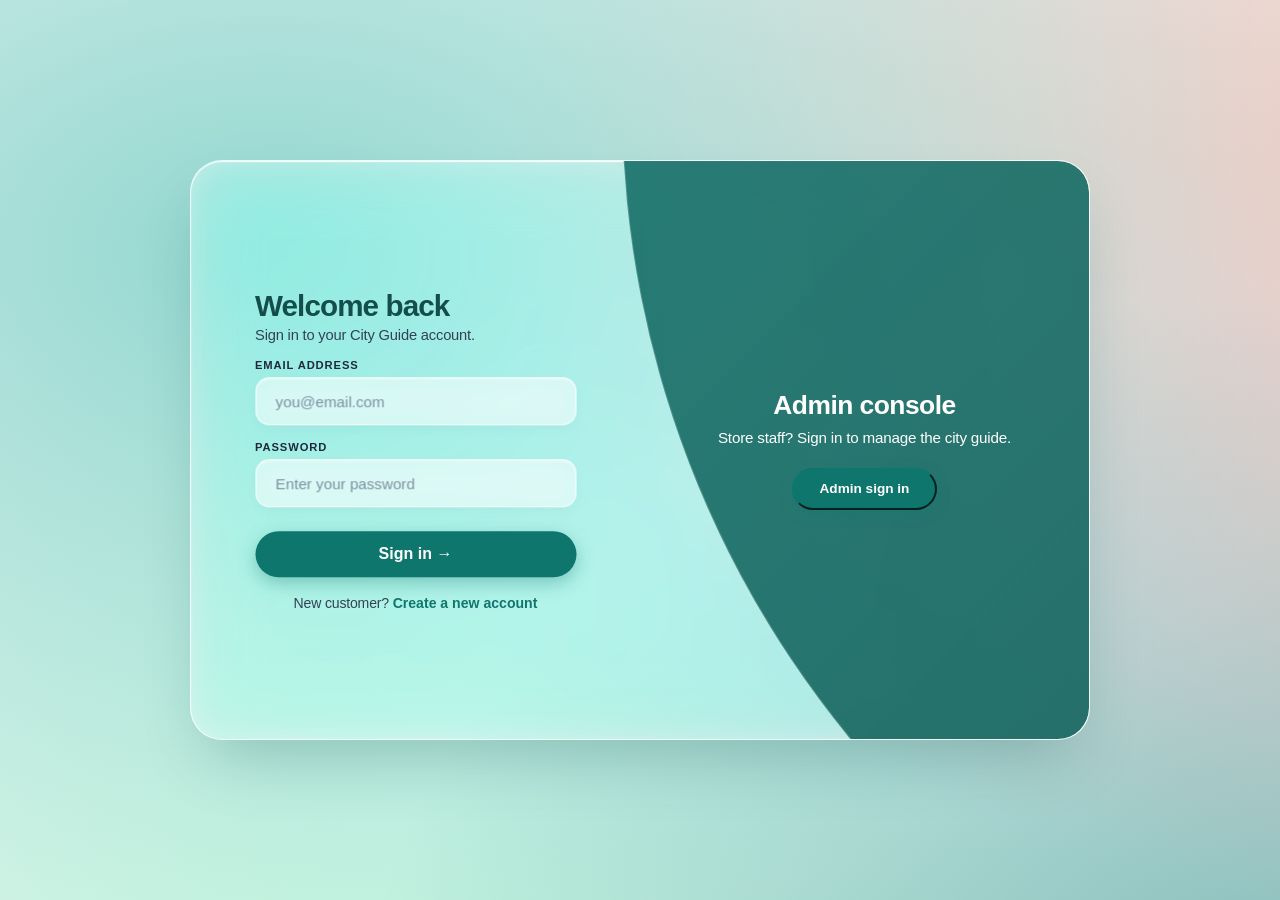
==== commit 3558d3d4: "moved city guide to the appropriate place" ====
--- a/docs/city-guide-admin.html
+++ b/docs/city-guide-admin.html
@@ -1,748 +1,575 @@
-<!DOCTYPE html>
-<html lang="en">
-<head>
-<meta charset="utf-8">
-<meta name="viewport" content="width=device-width, initial-scale=1, viewport-fit=cover">
-<title>City Guide Admin</title>
-<style>
-:root{--bg:#f3f5f5;--card:#fff;--fg:#134E4A;--muted:#64748b;--border:#dbe4e2;--primary:#0F766E;--primary-fg:#fff;--soft:rgba(15,118,110,.1);--pt:#0F766E;--cor:#E8553D;--shadow:0 2px 12px rgba(0,0,0,.05);box-sizing:border-box;padding-top:env(safe-area-inset-top,0px);padding-bottom:env(safe-area-inset-bottom,0px)}
-@media (prefers-color-scheme:dark){:root:not([data-theme="light"]){--bg:#07100f;--card:#0d1a19;--fg:#e8f1ef;--muted:#93aaa7;--border:#1c3a37;--primary:#0F766E;--primary-fg:#fff;--soft:rgba(95,199,187,.12);--pt:#5fc7bb;--shadow:0 2px 12px rgba(255,255,255,.03);color-scheme:dark}}
-:root[data-theme="dark"]{--bg:#07100f;--card:#0d1a19;--fg:#e8f1ef;--muted:#93aaa7;--border:#1c3a37;--primary:#0F766E;--primary-fg:#fff;--soft:rgba(95,199,187,.12);--pt:#5fc7bb;--shadow:0 2px 12px rgba(255,255,255,.03);color-scheme:dark}
-*{box-sizing:border-box}html{scroll-padding-top:env(safe-area-inset-top,0px)}
-body{margin:0;background:var(--bg);color:var(--fg);font-family:system-ui,-apple-system,"Segoe UI",Roboto,sans-serif;font-size:14px}
-button{font:inherit;color:inherit;cursor:pointer}
-.muted{color:var(--muted)}
-/* header */
-header{position:sticky;top:env(safe-area-inset-top,0px);z-index:20;display:flex;align-items:center;gap:10px;height:64px;padding:0 16px;background:var(--card);border-bottom:1px solid var(--border)}
-header h1{font-size:17px;margin:0;white-space:nowrap;overflow:hidden;text-overflow:ellipsis}
-.sp{margin-left:auto;display:flex;align-items:center;gap:6px}
-.ib{width:38px;height:38px;border-radius:10px;border:0;background:transparent;display:grid;place-items:center}
-.ib:hover{background:var(--soft)}
-.ib svg{width:20px;height:20px;stroke:currentColor;fill:none;stroke-width:2;stroke-linecap:round;stroke-linejoin:round}
-.av{width:34px;height:34px;border-radius:50%;background:var(--soft);color:var(--primary);display:grid;place-items:center;font-weight:700;overflow:hidden;flex:none}
-.av img{width:100%;height:100%;object-fit:cover;object-position:50% 15%}
-/* sidebar (slides in/out) */
-#scrim{position:fixed;inset:0;background:rgba(0,0,0,.45);backdrop-filter:blur(2px);opacity:0;pointer-events:none;transition:opacity .3s;z-index:40}
-#side{position:fixed;top:0;bottom:0;left:0;width:min(300px,86vw);z-index:50;display:flex;flex-direction:column;background:var(--card);border-right:1px solid var(--border);transform:translateX(-105%);transition:transform .35s ease-in-out;padding-top:env(safe-area-inset-top,0px);padding-bottom:env(safe-area-inset-bottom,0px)}
-body.open #side{transform:none;box-shadow:0 0 40px rgba(0,0,0,.25)}
-body.open #scrim{opacity:1;pointer-events:auto}
-.sh{padding:18px 20px 14px;border-bottom:1px solid var(--border)}
-.brand{display:flex;align-items:center;gap:10px;font-weight:800;font-size:17px}
-.logo{width:34px;height:34px;border-radius:10px;background:var(--primary);display:grid;place-items:center;color:#fff}
-.brand small{display:block;font-weight:500;font-size:11px;color:var(--muted)}
-.search{margin-top:14px;position:relative}
-.search input{width:100%;height:36px;border-radius:8px;border:1px solid var(--border);background:var(--bg);color:var(--fg);padding:0 10px 0 32px}
-.search svg{position:absolute;left:10px;top:9px;width:16px;height:16px;stroke:var(--muted);fill:none;stroke-width:2}
-.sc{flex:1;overflow:auto;padding:14px 14px}
-.gl{font-size:11px;font-weight:700;letter-spacing:.08em;text-transform:uppercase;color:var(--muted);padding:6px 8px;margin-top:6px}
-.nav{display:flex;align-items:center;gap:12px;width:100%;height:40px;padding:0 12px;border:0;border-radius:10px;background:transparent;text-align:left;margin-bottom:4px;transition:.2s}
-.nav svg{width:18px;height:18px;stroke:currentColor;fill:none;stroke-width:2;stroke-linecap:round;stroke-linejoin:round;transition:transform .2s}
-.nav:hover{background:var(--soft)}.nav:hover svg{transform:scale(1.15)}
-.nav.on{background:var(--primary);color:var(--primary-fg)}
-.nav .b{margin-left:auto;font-size:10px;font-weight:700;padding:2px 7px;border-radius:99px;background:var(--primary);color:var(--primary-fg)}
-.nav.on .b{background:var(--primary-fg);color:var(--primary)}
-.pro{margin:6px 14px 0;padding:14px;border-radius:14px;border:1px solid var(--soft);background:var(--soft)}
-.pro h5{margin:0 0 4px;font-size:13px}.pro p{margin:0 0 10px;font-size:12px;color:var(--muted)}
-.btn{height:36px;padding:0 14px;border-radius:9px;border:1px solid var(--border);background:var(--card)}
-.btn.p{background:var(--primary);color:var(--primary-fg);border-color:var(--primary);font-weight:600}
-.btn.w{width:100%}
-.sf{padding:14px;border-top:1px solid var(--border);display:flex;align-items:center;gap:10px;margin-top:12px}
-.sf div:nth-child(2){min-width:0;flex:1}.sf b,.sf span{display:block;overflow:hidden;text-overflow:ellipsis;white-space:nowrap}
-.sf span{font-size:12px;color:var(--muted)}
-/* main */
-main{padding:16px;max-width:1280px;margin:0 auto;display:flex;flex-direction:column;gap:18px}
-section[hidden]{display:none}
-.grid{display:grid;gap:14px}
-.stats{grid-template-columns:repeat(auto-fit,minmax(200px,1fr))}
-.card{background:var(--card);border:1px solid var(--border);border-radius:14px;padding:18px;box-shadow:var(--shadow)}
-.card h3{margin:0 0 2px;font-size:15px}
-.stat .t{display:flex;justify-content:space-between;color:var(--muted);font-weight:500}
-.stat p{font-size:26px;font-weight:700;margin:8px 0 2px}
-.two{grid-template-columns:repeat(auto-fit,minmax(300px,1fr))}
-/* bento */
-.bento{grid-template-columns:repeat(auto-fit,minmax(240px,1fr))}
-.bi{position:relative;overflow:hidden;padding:16px;border-radius:14px;border:1px solid var(--border);background:var(--card);text-align:left;transition:.3s;will-change:transform}
-.bi.wide{grid-column:span 2}
-@media(max-width:600px){.bi.wide{grid-column:span 1}}
-.bi::before{content:"";position:absolute;inset:0;background:radial-gradient(circle at center,var(--border) 1px,transparent 1px);background-size:5px 5px;opacity:0;transition:opacity .3s}
-.bi:hover,.bi.keep{transform:translateY(-3px);box-shadow:var(--shadow)}
-.bi:hover::before,.bi.keep::before{opacity:.8}
-.bi>*{position:relative}
-.bi .row{display:flex;justify-content:space-between;align-items:center}
-.ico{width:34px;height:34px;border-radius:9px;background:var(--soft);display:grid;place-items:center;transition:.3s}
-.bi:hover .ico{background:var(--primary);color:var(--primary-fg)}
-.ico svg{width:17px;height:17px;stroke:currentColor;fill:none;stroke-width:2}
-.chip{font-size:11px;padding:3px 8px;border-radius:7px;background:var(--soft);color:var(--muted)}
-.bi h4{margin:12px 0 4px;font-size:15px}.bi h4 small{font-weight:400;color:var(--muted);margin-left:6px}
-.bi p{margin:0 0 12px;color:var(--muted);line-height:1.4}
-.bi .cta{float:right;font-size:12px;color:var(--muted);opacity:0;transition:.3s}.bi:hover .cta{opacity:1}
-/* chart, lists */
-svg.ch{width:100%;height:auto;display:block}
-.leg{display:flex;gap:16px;justify-content:center;font-size:12px;color:var(--muted);margin-top:6px}
-.leg i{display:inline-block;width:10px;height:10px;border-radius:3px;margin-right:6px;vertical-align:-1px}
-.prog{height:8px;border-radius:9px;background:var(--soft);overflow:hidden;flex:1}.prog i{display:block;height:100%;background:var(--primary);border-radius:9px}
-.item{display:flex;flex-direction:column;gap:6px;margin-top:16px}.item .r{display:flex;align-items:center;gap:10px;justify-content:space-between}
-.tag{font-size:11px;padding:2px 9px;border-radius:99px;border:1px solid var(--border);color:var(--muted)}
-.act{display:flex;gap:12px;margin-top:16px}.act p{margin:0;line-height:1.35}
-.tw{overflow-x:auto}table{width:100%;border-collapse:collapse;min-width:520px}
-th,td{text-align:left;padding:10px 8px;border-bottom:1px solid var(--border)}th{color:var(--muted);font-weight:600;font-size:12px}
-.x{border:0;background:transparent;color:#ef4444;font-weight:600}
-.bar{display:flex;gap:10px;justify-content:space-between;align-items:center;margin-bottom:12px;flex-wrap:wrap}.bar h2{margin:0;font-size:18px}
-dialog{border:1px solid var(--border);border-radius:14px;background:var(--card);color:var(--fg);padding:20px;width:min(380px,92vw)}
-dialog::backdrop{background:rgba(0,0,0,.5)}
-label{display:block;font-size:12px;font-weight:600;margin:10px 0 4px}
-input,select,textarea{width:100%;padding:9px 10px;border-radius:8px;border:1px solid var(--border);background:var(--bg);color:var(--fg);font:inherit}
-.gap{display:flex;gap:8px;justify-content:flex-end;margin-top:16px}
-.rv{padding:12px 0;border-bottom:1px solid var(--border);display:flex;gap:12px;justify-content:space-between}
-.stars{color:var(--cor);letter-spacing:2px}
-/* bento: extra hover effects */
-.bi::after{content:"";position:absolute;inset:0;border-radius:inherit;padding:1px;background:linear-gradient(135deg,transparent 15%,var(--primary),transparent 85%);-webkit-mask:linear-gradient(#000 0 0) content-box,linear-gradient(#000 0 0);-webkit-mask-composite:xor;mask:linear-gradient(#000 0 0) content-box exclude,linear-gradient(#000 0 0);mask-composite:xor;opacity:0;transition:opacity .3s;pointer-events:none}
-.bi:hover::after,.bi.keep::after{opacity:.6}
-.ico{position:relative;overflow:hidden}
-.ico::before{content:"";position:absolute;inset:0;background:var(--primary);opacity:0;transition:opacity .3s}
-.ico svg{position:relative}
-.bi:hover .ico,.bi.keep .ico{background:var(--soft);color:var(--primary-fg)}
-.bi:hover .ico::before,.bi.keep .ico::before{opacity:1}
-.chip{backdrop-filter:blur(4px);transition:background .25s,color .25s}
-.bi:hover .chip{color:var(--fg)}
-.bi .chip:hover{background:var(--border)}
-.bi .cta{transform:translateX(-6px)}
-.bi:hover .cta{transform:none}
-/* sidebar: icon rail on desktop, expands on hover */
-.nav svg{flex:none}
-.nav:nth-child(2){--d:30ms}.nav:nth-child(3){--d:60ms}.nav:nth-child(4){--d:90ms}
-@media (min-width:768px){
-body{padding-left:68px}
-#menu,#scrim{display:none}
-#side{transform:none;width:68px;overflow:hidden;box-shadow:none;transition:width .2s ease-in-out,box-shadow .2s}
-#side:hover,#side:focus-within{width:288px;box-shadow:0 0 40px rgba(0,0,0,.22);transition:width .25s ease-in-out,box-shadow .25s}
-#side .sh,#side .sf{padding-left:17px;padding-right:17px}
-#side .nav{padding:0 11px}
-.brand>div:last-child,.nav>span,.gl,.sf>div:nth-child(2){opacity:0;transform:translateX(-6px);white-space:nowrap;transition:opacity .12s,transform .12s}
-#side:is(:hover,:focus-within) :is(.brand>div:last-child,.nav>span,.gl,.sf>div:nth-child(2)){opacity:1;transform:none;transition:opacity .25s ease-out,transform .25s ease-out;transition-delay:var(--d,0ms)}
-.search{opacity:0;max-height:0;margin-top:0;overflow:hidden;transition:opacity .15s,max-height .2s}
-.pro{opacity:0;max-height:0;overflow:hidden;padding-top:0;padding-bottom:0;margin-top:0;border-width:0;transition:opacity .15s,max-height .2s}
-#side:is(:hover,:focus-within) .search{opacity:1;max-height:60px;margin-top:14px;transition:opacity .25s ease-out .05s,max-height .25s}
-#side:is(:hover,:focus-within) .pro{opacity:1;max-height:150px;padding:14px;margin-top:6px;border-width:1px;transition:opacity .25s ease-out .1s,max-height .25s}
-}
-/* sidebar: hidden scrollbar, team list, logout */
-.sc{scrollbar-width:none}.sc::-webkit-scrollbar{display:none}
-.tm{display:flex;align-items:center;gap:12px;height:44px;padding:0 3px;border-radius:10px;transition:background .15s}
-.tm:hover{background:var(--soft)}
-.aw{position:relative;flex:none}
-.onl{position:absolute;right:0;bottom:0;width:9px;height:9px;border-radius:50%;background:#22c55e;border:2px solid var(--card)}
-.tn{white-space:nowrap;font-weight:500}.tr{margin-left:auto;margin-right:6px;color:var(--muted);font-size:12px;white-space:nowrap}
-.lo{padding:0 14px;margin-top:8px}
-.nav.out:hover{background:rgba(220,38,38,.1);color:#dc2626}
-/* chart tooltip */
-#chart{touch-action:pan-y}
-.tip{position:absolute;pointer-events:none;opacity:0;transform:translateY(4px) scale(.96);transition:opacity .15s,transform .15s;background:var(--card);border:1px solid var(--border);border-radius:12px;padding:10px 12px;box-shadow:var(--shadow);min-width:140px;font-size:12px;z-index:5}
-.tip.on{opacity:1;transform:none}
-.tip b{display:block;margin-bottom:4px;font-size:13px}
-.tip div{display:flex;align-items:center;gap:6px;color:var(--muted);margin-top:2px}
-.tip i{width:8px;height:8px;border-radius:50%}
-.tip span{margin-left:auto;padding-left:16px;color:var(--fg);font-weight:600}
-/* projects */
-.pj{margin-top:20px}
-.pj .t{display:flex;justify-content:space-between;align-items:center;gap:8px}
-.pj h4{margin:0;font-size:14px}
-.pj p{margin:2px 0 8px;font-size:12px;color:var(--muted)}
-.pb{display:flex;align-items:center;gap:10px;margin-bottom:8px}.pb span{font-size:12px;color:var(--muted);width:34px;text-align:right}
-.bdg{font-size:11px;font-weight:600;padding:3px 10px;border-radius:99px;white-space:nowrap}
-.b-in{background:var(--primary);color:var(--primary-fg)}.b-rv{background:var(--soft);color:var(--primary)}.b-pl{border:1px solid var(--border);color:var(--fg)}
-.stk{display:flex;gap:4px}.stk .av{width:24px;height:24px;font-size:9px}
-@media (min-width:768px){
-.tn,.tr{opacity:0;transform:translateX(-6px);transition:opacity .12s,transform .12s}
-#side:is(:hover,:focus-within) :is(.tn,.tr){opacity:1;transform:none;transition:opacity .25s ease-out .12s,transform .25s ease-out .12s}
-}
-@media (min-width:768px){
-#side.shut:is(:hover,:focus-within){width:68px;box-shadow:none;transition:width .2s ease-in-out,box-shadow .2s}
-#side.shut:is(:hover,:focus-within) :is(.brand>div:last-child,.nav>span,.gl,.sf>div:nth-child(2),.tn,.tr){opacity:0;transform:translateX(-6px);transition:opacity .12s,transform .12s}
-#side.shut:is(:hover,:focus-within) .search{opacity:0;max-height:0;margin-top:0}
-#side.shut:is(:hover,:focus-within) .pro{opacity:0;max-height:0;padding-top:0;padding-bottom:0;margin-top:0;border-width:0}
-}
-/* loading skeletons: add class "ld" to <body> while loading, remove it when done */
-@keyframes sk{50%{opacity:.35}}
-body.ld :is(#stats>*,#bento>*,#cities,#activity,#projects,#team,#revList,.tw,#chart,#welcome,#nm,#em,#nm2,#em2,.av){position:relative;pointer-events:none;color:transparent!important}
-body.ld :is(#stats>*,#bento>*,#cities,#activity,#projects,#team,#revList,.tw,#chart,#welcome,#nm,#em,#nm2,#em2,.av)>*{visibility:hidden}
-body.ld :is(#stats>*,#bento>*,#cities,#activity,#projects,#team,#revList,.tw,#chart,#welcome,#nm,#em,#nm2,#em2,.av)::after{content:"";position:absolute;inset:0;padding:0;-webkit-mask:none;mask:none;border-radius:12px;background:var(--border);opacity:.7;animation:sk 1.2s ease-in-out infinite}
-body.ld .av::after{border-radius:50%}
-body.ld #team{min-height:96px}
-/* ===== glass look + pill nav + font style (from the glass dashboard) ===== */
-:root{--gw-blur:22px;--gw-op:.3;--gw-sat:1.2;--gw-edge:.6;--gs:#fff;--gh:#fff;--gw-sh:rgba(30,41,59,.28);--blob:.3;--muted:#4f6563;--edge:inset 0 1px 0 color-mix(in srgb,var(--gh) calc(var(--gw-edge)*100%),transparent),inset 0 0 0 1px color-mix(in srgb,var(--gh) calc(var(--gw-edge)*34%),transparent)}
-@media (prefers-color-scheme:dark){:root:not([data-theme="light"]){--gs:#134E4A;--gw-edge:.28;--gw-sh:rgba(0,0,0,.65);--blob:.22}}
-:root[data-theme="dark"]{--gs:#134E4A;--gw-edge:.28;--gw-sh:rgba(0,0,0,.65);--blob:.22}
-body{font-family:"Segoe UI",Arial,sans-serif;letter-spacing:-.012em;background:var(--bg)}
-button,input,select,textarea{font-family:inherit;letter-spacing:inherit}
-::selection{background:color-mix(in srgb,var(--primary) 35%,transparent)}
-:focus-visible{outline:2px solid var(--primary);outline-offset:3px}
-.card,.bi,header,#side{background:color-mix(in srgb,var(--gs) calc(var(--gw-op)*100%),transparent);-webkit-backdrop-filter:blur(var(--gw-blur)) saturate(var(--gw-sat));backdrop-filter:blur(var(--gw-blur)) saturate(var(--gw-sat));box-shadow:var(--edge),0 20px 52px -26px var(--gw-sh)}
-.card,.bi{border-color:transparent;border-radius:18px}
-header{border-bottom-color:transparent;border-radius:0 0 24px 0}
-#side{border-right-color:transparent;border-radius:0 0 28px 0}
-.bi:hover,.bi.keep{box-shadow:var(--edge),0 26px 48px -22px var(--gw-sh)}
-#side:is(:hover,:focus-within){box-shadow:var(--edge),0 24px 60px -20px var(--gw-sh)}
-#side.shut:is(:hover,:focus-within){box-shadow:var(--edge),0 20px 52px -26px var(--gw-sh)}
-dialog{background:color-mix(in srgb,var(--gs) 88%,transparent);-webkit-backdrop-filter:blur(var(--gw-blur)) saturate(var(--gw-sat));backdrop-filter:blur(var(--gw-blur)) saturate(var(--gw-sat));border-color:transparent;border-radius:22px;box-shadow:var(--edge),0 30px 80px -20px var(--gw-sh)}
-.tip{background:color-mix(in srgb,var(--gs) 86%,transparent);-webkit-backdrop-filter:blur(var(--gw-blur));backdrop-filter:blur(var(--gw-blur));border-color:transparent;box-shadow:var(--edge),0 12px 30px -12px var(--gw-sh)}
-/* pills */
-.nav,.btn,.chip,.tag,.x,.tm,.search input{border-radius:99px}
-.ib{border-radius:50%}
-.nav.on{background:color-mix(in srgb,var(--gs) 88%,transparent);color:var(--primary);box-shadow:0 3px 8px var(--gw-sh),inset 0 1px 0 color-mix(in srgb,var(--gh) 70%,transparent)}
-.btn{background:color-mix(in srgb,var(--gs) 55%,transparent);border-color:color-mix(in srgb,var(--gh) 35%,var(--border))}
-input,select,textarea{border-radius:12px;background:color-mix(in srgb,var(--gs) 55%,transparent);border-color:color-mix(in srgb,var(--gh) 30%,var(--border))}
-/* font style */
-.av{font-family:Georgia,serif;font-weight:600}
-header h1{font-weight:500;letter-spacing:-.03em}
-.card h3,.bi h4{font-weight:600;letter-spacing:-.02em}
-.stat p{font-weight:500;letter-spacing:-.04em}
-.bar h2{font-weight:500;letter-spacing:-.035em}
-.brand{letter-spacing:-.025em}
-/* team colours: #0F766E teal, #E8553D coral, #134E4A deep teal */
-.nav.on,.av,.b-rv{color:var(--pt)}
-.ico{color:var(--pt)}
-.x{color:var(--cor)}.x:hover{background:color-mix(in srgb,var(--cor) 14%,transparent)}
-.nav.out:hover{background:color-mix(in srgb,var(--cor) 14%,transparent);color:var(--cor)}
-/* floating pill nav */
-#side{top:calc(10px + env(safe-area-inset-top,0px));bottom:calc(10px + env(safe-area-inset-bottom,0px));left:10px;padding-top:0;padding-bottom:0;border:0;border-radius:34px;overflow:hidden}
-header{border-radius:0 0 24px 24px}
-@media (max-width:767px){#side{transform:translateX(-125%)}}
-@media (min-width:768px){body{padding-left:88px}}
-/* floating top bar + bar chart */
-header{margin:10px 10px 0;top:calc(10px + env(safe-area-inset-top,0px));border-radius:30px;padding:0 18px}
-@media (min-width:768px){header{margin-left:0}}
-.cg{opacity:.45;transition:opacity .2s ease-in-out}.cg.on{opacity:1}
-.cl{opacity:0;transition:opacity .2s}.cg.on .cl{opacity:1}
-.cb{transform-box:fill-box;transform-origin:bottom;animation:gy .6s cubic-bezier(.2,.8,.2,1) both;animation-delay:calc(var(--i)*30ms)}
-@keyframes gy{from{transform:scaleY(0)}}
-/* live badge + transparent top bar */
-.card:has(#chart) h3{display:flex;align-items:center;justify-content:space-between}
-.live{display:inline-flex;align-items:center;gap:6px;font-size:11px;font-weight:600;color:var(--cor);padding:3px 10px;border-radius:99px;background:color-mix(in srgb,var(--cor) 12%,transparent)}
-.live i{width:7px;height:7px;border-radius:50%;background:var(--cor);animation:lv 1.4s ease-in-out infinite}
-@keyframes lv{50%{opacity:.25;transform:scale(.7)}}
-header{transition:background .25s ease-in-out,box-shadow .25s ease-in-out,backdrop-filter .25s ease-in-out}
-header.top{background:transparent;-webkit-backdrop-filter:none;backdrop-filter:none;box-shadow:none}
-svg.ch{overflow:visible}
-.ping{transform-box:fill-box;transform-origin:center;animation:pg 1.6s ease-out infinite}
-@keyframes pg{from{transform:scale(1);opacity:.7}to{transform:scale(2.8);opacity:0}}
-/* price-style chart */
-.leg{display:none}
-.tip div{font-size:13px;margin-top:4px}
-/* bento dashboard: chart is the big tile, extras are tucked away */
-#dashboard:not([hidden]){display:grid;gap:14px;grid-template-columns:1fr}
-#stats,#bento{display:contents}
-#dashboard>:is(h2,h3){display:none}
-#stats>:nth-child(1),#stats>:nth-child(2),#stats>:nth-child(4){display:none}
-#dashboard>.card{margin-top:0!important;order:-1}
-#bento>.bi:last-child{grid-column:1/-1}
-@media (min-width:640px){#dashboard:not([hidden]){grid-template-columns:repeat(2,1fr)}#dashboard>.card,#stats>:nth-child(3){grid-column:span 2}}
-@media (min-width:1024px){#dashboard:not([hidden]){grid-template-columns:repeat(4,1fr)}#dashboard>.card{grid-column:span 3}#stats>:nth-child(3){grid-column:span 1}}
-.more{grid-column:1/-1;justify-self:center;display:inline-flex;align-items:center;gap:8px;height:38px;padding:0 18px;border-radius:99px;background:color-mix(in srgb,var(--gs) 55%,transparent);border:1px solid color-mix(in srgb,var(--gh) 35%,var(--border));font-weight:500;transition:transform .15s}
-.more:active{transform:scale(.97)}
-.more svg{width:16px;height:16px;fill:none;stroke:currentColor;stroke-width:2;stroke-linecap:round;stroke-linejoin:round;transition:transform .25s ease-in-out}
-.more[aria-expanded="true"] svg{transform:rotate(180deg)}
-#tuck{display:none;grid-column:1/-1}
-#tuck.open{display:grid;animation:tk .3s cubic-bezier(.2,.8,.2,1)}
-@keyframes tk{from{opacity:0;transform:translateY(8px)}}
-/* ink spill theme transition */
-::view-transition-old(root),::view-transition-new(root){animation:none;mix-blend-mode:normal}
-::view-transition-new(root){clip-path:var(--ink,circle(0px))}
-.more{width:38px;padding:0;justify-content:center}
-/* stop phones zooming in when a field is focused */
-@media (pointer:coarse){input,select,textarea{font-size:16px!important}}
-</style>
-</head>
-<body class="ld">
-<div id="scrim"></div>
-
-<aside id="side" aria-label="Main navigation">
-  <div class="sh">
-    <div class="brand"><div class="logo">📍</div><div>City Guide<small>Admin Console</small></div></div>
-    <div class="search"><svg viewBox="0 0 24 24"><circle cx="11" cy="11" r="7"/><path d="m20 20-3.5-3.5"/></svg><input id="q" placeholder="Search listings…"></div>
-  </div>
-  <div class="sc">
-    <div class="gl">Main menu</div>
-    <div id="nav1"></div>
-    <div class="gl" style="margin-top:18px">Settings</div>
-    <div id="nav2"></div>
-    <div class="gl" style="margin-top:18px">Your team</div>
-    <div id="team"></div>
-  </div>
-  <div class="pro">
-    <h5>Quick add</h5><p>Publish a new attraction or event in seconds.</p>
-    <button class="btn p w" id="quick">+ Add attraction</button>
-  </div>
-  <div class="lo"><button class="nav out" id="logout"><svg viewBox="0 0 24 24"><path d="M9 21H5a2 2 0 0 1-2-2V5a2 2 0 0 1 2-2h4M16 17l5-5-5-5M21 12H9"/></svg><span>Log out</span></button></div>
-  <div class="sf"><div class="av" id="avSide"></div><div><b id="nm">…</b><span id="em"></span></div></div>
-</aside>
-
-<header class="top">
-  <button class="ib" id="menu" aria-label="Toggle menu"><svg viewBox="0 0 24 24"><path d="M4 6h16M4 12h16M4 18h10"/></svg></button>
-  <h1 id="welcome">Welcome back</h1>
-  <div class="sp">
-    <button class="ib" id="theme" aria-label="Toggle theme"><svg viewBox="0 0 24 24"><path d="M21 12.8A9 9 0 1 1 11.2 3a7 7 0 0 0 9.8 9.8z"/></svg></button>
-    <button class="ib" aria-label="Notifications" onclick="go('notify')"><svg viewBox="0 0 24 24"><path d="M6 8a6 6 0 1 1 12 0c0 7 3 9 3 9H3s3-2 3-9M10 21h4"/></svg></button>
-    <div class="av" id="avTop"></div>
-  </div>
-</header>
-
-<main>
- <section id="dashboard">
-  <div class="grid stats" id="stats"></div>
-  <div class="card" style="margin-top:14px"><h3>Listing views</h3><p class="muted" style="margin:0 0 10px">Views and bounces over time</p>
-    <div id="chart"></div>
-    <div class="leg"><span><i style="background:var(--primary)"></i>Views</span><span><i style="background:var(--cor)"></i>Reviews (×10)</span></div></div>
-  <h3 style="margin:22px 0 10px">Manage content</h3>
-  <div class="grid bento" id="bento"></div>
-  <button class="more" id="more" aria-expanded="false" aria-label="Show more"><svg viewBox="0 0 24 24"><path d="m6 9 6 6 6-6"/></svg></button>
-    <div class="grid two tuck" id="tuck" style="margin-top:14px">
-    <div class="card"><h3>Top cities</h3><p class="muted" style="margin:0">Listings coverage per city</p><div id="cities"></div></div>
-    <div class="card"><h3>Recent activity</h3><p class="muted" style="margin:0">Latest updates from users</p><div id="activity"></div></div>
-    <div class="card"><h3>Active projects</h3><p class="muted" style="margin:0">Your current content progress</p><div id="projects"></div></div>
-  </div>
- </section>
-
- <section id="attractions" hidden>
-  <div class="bar"><h2>Attractions &amp; events</h2><button class="btn p" id="add">+ Add new</button></div>
-  <div class="card tw"><table><thead><tr><th>Name</th><th>City</th><th>Category</th><th>Rating</th><th></th></tr></thead><tbody id="rows"></tbody></table></div>
- </section>
-
- <section id="reviews" hidden>
-  <div class="bar"><h2>User reviews</h2></div><div class="card" id="revList"></div>
- </section>
-
- <section id="notify" hidden>
-  <div class="bar"><h2>Notifications</h2></div>
-  <div class="grid two">
-   <div class="card"><h3>Send a notification</h3>
-    <label>Title</label><input id="nt"><label>Message</label><textarea id="nb" rows="3"></textarea>
-    <div class="gap"><button class="btn p" id="send">Send</button></div></div>
-   <div class="card"><h3>Sent</h3><div id="sent"><p class="muted">Nothing sent yet.</p></div></div>
-  </div>
- </section>
-
- <section id="profile" hidden><div class="card"><h3>Admin profile</h3><p class="muted">Name, email and picture come from the logged-in admin account.</p>
-  <div style="display:flex;gap:14px;align-items:center;margin-top:12px"><div class="av" id="avBig" style="width:64px;height:64px;font-size:22px"></div><div><b id="nm2"></b><br><span class="muted" id="em2"></span></div></div></div></section>
- <section id="security" hidden><div class="card"><h3>Security</h3><p class="muted">Only registered admins can open this console. Hook up password change here.</p></div></section>
- <section id="preferences" hidden><div class="card"><h3>Preferences</h3><p class="muted">Notification and display settings go here.</p></div></section>
-</main>
-
-<dialog id="dlg"><h3 style="margin:0">Add attraction</h3>
-  <label>Name</label><input id="fn"><label>City</label><input id="fc">
-  <label>Category</label><select id="fk"><option>Attraction</option><option>Restaurant</option><option>Hotel</option><option>Event</option></select>
-  <div class="gap"><button class="btn" id="cancel">Cancel</button><button class="btn p" id="save">Save</button></div></dialog>
-
-<script>
-/* ---------- ADMIN ACCOUNT (backend hook) ----------
-   Set ADMIN_API to the endpoint your backend team gives you.
-   It should return JSON: { "name": "...", "email": "...", "avatar": "https://..." } */
-var ADMIN_API = null;
-async function loadAdmin(){
-  try{ if(ADMIN_API){ var r=await fetch(ADMIN_API,{credentials:'include'}); if(r.ok) return await r.json(); } }catch(e){}
-  return {name:'Amara Okoye',email:'admin@cityguide.app',avatar:''};
-}
-
-var esc=function(s){return String(s).replace(/[&<>"]/g,function(c){return{'&':'&amp;','<':'&lt;','>':'&gt;','"':'&quot;'}[c]})};
-var $=function(i){return document.getElementById(i)};
-var I={
- grid:'<svg viewBox="0 0 24 24"><rect x="3" y="3" width="7" height="7" rx="1"/><rect x="14" y="3" width="7" height="7" rx="1"/><rect x="3" y="14" width="7" height="7" rx="1"/><rect x="14" y="14" width="7" height="7" rx="1"/></svg>',
- pin:'<svg viewBox="0 0 24 24"><path d="M12 22s7-6.5 7-12a7 7 0 0 0-14 0c0 5.5 7 12 7 12z"/><circle cx="12" cy="10" r="2.5"/></svg>',
- star:'<svg viewBox="0 0 24 24"><path d="m12 3 2.7 5.6 6.1.9-4.4 4.3 1 6.1L12 17l-5.4 2.9 1-6.1L3.2 9.5l6.1-.9z"/></svg>',
- bell:'<svg viewBox="0 0 24 24"><path d="M6 8a6 6 0 1 1 12 0c0 7 3 9 3 9H3s3-2 3-9M10 21h4"/></svg>',
- user:'<svg viewBox="0 0 24 24"><circle cx="12" cy="8" r="4"/><path d="M4 21a8 8 0 0 1 16 0"/></svg>',
- lock:'<svg viewBox="0 0 24 24"><rect x="4" y="10" width="16" height="11" rx="2"/><path d="M8 10V7a4 4 0 0 1 8 0v3"/></svg>',
- cog:'<svg viewBox="0 0 24 24"><circle cx="12" cy="12" r="3"/><path d="M12 2v3M12 19v3M2 12h3M19 12h3M5 5l2 2M17 17l2 2M19 5l-2 2M7 17l-2 2"/></svg>',
- globe:'<svg viewBox="0 0 24 24"><circle cx="12" cy="12" r="9"/><path d="M3 12h18M12 3a14 14 0 0 1 0 18M12 3a14 14 0 0 0 0 18"/></svg>'
-};
-
-/* ---------- sample data (replace with backend calls) ---------- */
-var attractions=[
- {n:'Grand Central Museum',c:'Lagos',k:'Attraction',r:4.7},
- {n:'Sunset Rooftop Grill',c:'Abuja',k:'Restaurant',r:4.5},
- {n:'Palm Bay Hotel',c:'Lagos',k:'Hotel',r:4.2},
- {n:'Jazz in the Park',c:'Abuja',k:'Event',r:4.8}
-];
-var reviews=[
- {u:'Tunde',t:'Great museum, very clean and friendly staff.',s:5,a:'Grand Central Museum'},
- {u:'Ngozi',t:'Food was nice but the wait was long.',s:3,a:'Sunset Rooftop Grill'},
- {u:'Ibrahim',t:'Loved the live music!',s:5,a:'Jazz in the Park'}
-];
-var weeks=['W1','W2','W3','W4','W5','W6','W7','W8'],views=[120,160,150,210,260,240,320,380],revs=[9,12,10,16,18,17,24,28];
-var cities=[['Lagos',82],['Abuja',64],['Port Harcourt',41],['Kano',28]];
-var activity=[['Tunde','left a 5-star review','2 min ago'],['Ngozi','added a favourite','18 min ago'],['Ibrahim','registered an account','1 hr ago'],['Chika','reset a password','3 hr ago']];
-
-/* ---------- sidebar ---------- */
-var main=[['dashboard','Dashboard','grid'],['attractions','Attractions','pin'],['reviews','Reviews','star'],['notify','Notifications','bell']];
-var sets=[['profile','Profile','user'],['security','Security','lock'],['preferences','Preferences','cog']];
-function navHTML(list){return list.map(function(x){var b=x[0]==='reviews'?'<span class="b">'+reviews.length+'</span>':'';return '<button class="nav" data-id="'+x[0]+'">'+I[x[2]]+'<span>'+x[1]+'</span>'+b+'</button>'}).join('')}
-$('nav1').innerHTML=navHTML(main);$('nav2').innerHTML=navHTML(sets);
-function setOpen(v){document.body.classList.toggle('open',v)}
-$('menu').onclick=function(){setOpen(!document.body.classList.contains('open'))};
-$('scrim').onclick=function(){setOpen(false)};
-document.addEventListener('keydown',function(e){if(e.key==='Escape')setOpen(false)});
-document.querySelectorAll('.nav').forEach(function(b){b.onclick=function(){go(b.dataset.id)}});
-function go(id){
-  document.querySelectorAll('main>section').forEach(function(s){s.hidden=s.id!==id});
-  document.querySelectorAll('.nav').forEach(function(b){b.classList.toggle('on',b.dataset.id===id)});
-  setOpen(false);window.scrollTo(0,0);
-}
-
-/* ---------- dashboard ---------- */
-function stats(){
-  var s=[['Total attractions',attractions.length,'+2 this month',I.pin],['Reviews',reviews.length,'+12 this week',I.star],['Registered users','1,284','+38 today',I.user],['Cities','4','Lagos, Abuja…',I.globe]];
-  $('stats').innerHTML=s.map(function(x){return '<div class="card stat"><div class="t"><span>'+x[0]+'</span><span class="ico">'+x[3]+'</span></div><p>'+x[1]+'</p><span class="muted" style="font-size:12px">'+x[2]+'</span></div>'}).join('');
-}
-function chart(){
-  var W=600,H=220,p=28,mx=400,x=function(i){return p+i*(W-2*p)/7},y=function(v){return H-24-(v/mx)*(H-44)};
-  var line=function(d){return d.map(function(v,i){return (i?'L':'M')+x(i)+' '+y(v)}).join(' ')};
-  var r10=revs.map(function(v){return v*10});
-  var grid=[0,100,200,300,400].map(function(v){return '<line x1="'+p+'" x2="'+(W-p)+'" y1="'+y(v)+'" y2="'+y(v)+'" stroke="var(--border)" stroke-dasharray="3 3"/><text x="0" y="'+(y(v)+4)+'" font-size="10" fill="var(--muted)">'+v+'</text>'}).join('');
-  var lab=weeks.map(function(w,i){return '<text x="'+x(i)+'" y="'+(H-6)+'" font-size="10" text-anchor="middle" fill="var(--muted)">'+w+'</text>'}).join('');
-  $('chart').innerHTML='<svg class="ch" viewBox="0 0 '+W+' '+H+'" role="img" aria-label="Views and reviews per week"><defs><linearGradient id="g" x1="0" y1="0" x2="0" y2="1"><stop offset="0" stop-color="var(--primary)" stop-opacity=".3"/><stop offset="1" stop-color="var(--primary)" stop-opacity="0"/></linearGradient></defs>'+grid+lab+
-   '<path d="'+line(views)+' L'+x(7)+' '+y(0)+' L'+x(0)+' '+y(0)+'Z" fill="url(#g)"/><path d="'+line(views)+'" fill="none" stroke="var(--primary)" stroke-width="2.5"/><path d="'+line(r10)+'" fill="none" stroke="var(--cor)" stroke-width="2" stroke-dasharray="5 4"/></svg>';
-}
-function bento(){
-  var b=[
-   {t:'Attractions',m:attractions.length+' live',d:'Add, edit or remove attractions, restaurants, hotels and events.',i:I.pin,s:'Live',g:['Listings','Events'],w:1,k:1,to:'attractions'},
-   {t:'Reviews',m:reviews.length+' recent',d:'Moderate user ratings and comments.',i:I.star,s:'Updated',g:['Moderation'],to:'reviews'},
-   {t:'Notifications',m:'Push',d:'Send announcements and event reminders to app users.',i:I.bell,g:['Push','Alerts'],to:'notify'},
-   {t:'Cities',m:'4 cities',d:'Descriptions and images for each city in the app.',i:I.globe,s:'Beta',g:['Content','Images'],w:1,to:'attractions'}
-  ];
-  $('bento').innerHTML=b.map(function(x,n){return '<button class="bi'+(x.w?' wide':'')+(x.k?' keep':'')+'" data-to="'+x.to+'"><div class="row"><div class="ico">'+x.i+'</div><span class="chip">'+(x.s||'Active')+'</span></div><h4>'+x.t+'<small>'+x.m+'</small></h4><p>'+x.d+'</p><div class="row"><div>'+x.g.map(function(g){return '<span class="chip" style="margin-right:6px">#'+g+'</span>'}).join('')+'</div><span class="cta">Manage →</span></div></button>'}).join('');
-  document.querySelectorAll('.bi').forEach(function(e){e.onclick=function(){go(e.dataset.to)}});
-}
-function lists(){
-  $('cities').innerHTML=cities.map(function(c){return '<div class="item"><div class="r"><b>'+c[0]+'</b><span class="tag">'+c[1]+' listings</span></div><div class="r"><div class="prog"><i style="width:'+c[1]+'%"></i></div></div></div>'}).join('');
-  $('activity').innerHTML=activity.map(function(a){return '<div class="act"><div class="av">'+a[0][0]+'</div><p><b>'+a[0]+'</b> <span class="muted">'+a[1]+'</span><br><span class="muted" style="font-size:12px">'+a[2]+'</span></p></div>'}).join('');
-}
-
-/* ---------- attractions CRUD ---------- */
-function rows(){
-  var q=($('q').value||'').toLowerCase();
-  $('rows').innerHTML=attractions.map(function(a,i){return a.n.toLowerCase().indexOf(q)<0?'':'<tr><td><b>'+esc(a.n)+'</b></td><td>'+esc(a.c)+'</td><td><span class="tag">'+esc(a.k)+'</span></td><td>★ '+a.r+'</td><td><button class="x" data-i="'+i+'">Remove</button></td></tr>'}).join('')||'<tr><td colspan="5" class="muted">No listings found.</td></tr>';
-  document.querySelectorAll('#rows .x').forEach(function(b){b.onclick=function(){attractions.splice(+b.dataset.i,1);refresh()}});
-}
-$('q').oninput=function(){go('attractions');rows()};
-function openAdd(){setOpen(false);$('dlg').showModal()}
-$('add').onclick=openAdd;$('quick').onclick=openAdd;$('cancel').onclick=function(){$('dlg').close()};
-$('save').onclick=function(){
-  var n=$('fn').value.trim();if(!n)return;
-  attractions.unshift({n:n,c:$('fc').value.trim()||'—',k:$('fk').value,r:0});
-  $('fn').value='';$('fc').value='';$('dlg').close();refresh();go('attractions');
-};
-
-/* ---------- reviews & notifications ---------- */
-function revs_(){
-  $('revList').innerHTML=reviews.map(function(r,i){return '<div class="rv"><div><b>'+esc(r.u)+'</b> <span class="muted">on '+esc(r.a)+'</span><div class="stars">'+'★'.repeat(r.s)+'☆'.repeat(5-r.s)+'</div><div>'+esc(r.t)+'</div></div><button class="x" data-i="'+i+'">Remove</button></div>'}).join('')||'<p class="muted">No reviews.</p>';
-  document.querySelectorAll('#revList .x').forEach(function(b){b.onclick=function(){reviews.splice(+b.dataset.i,1);refresh()}});
-}
-$('send').onclick=function(){
-  var t=$('nt').value.trim(),m=$('nb').value.trim();if(!t)return;
-  var el=document.createElement('div');el.className='rv';el.innerHTML='<div><b>'+esc(t)+'</b><div class="muted">'+esc(m)+'</div></div><span class="tag">Sent</span>';
-  var s=$('sent');if(s.querySelector('p'))s.innerHTML='';s.prepend(el);$('nt').value='';$('nb').value='';
-};
-function refresh(){stats();bento();rows();revs_();var b=document.querySelector('[data-id="reviews"] .b');if(b)b.textContent=reviews.length}
-
-/* ---------- theme + init ---------- */
-$('theme').onclick=function(){var r=document.documentElement,d=r.dataset.theme==='dark'||(!r.dataset.theme&&matchMedia('(prefers-color-scheme:dark)').matches);r.dataset.theme=d?'light':'dark'};
-function paint(el,a){el.innerHTML=a.avatar?'<img alt="'+esc(a.name)+'" src="'+esc(a.avatar)+'">':'';var im=el.querySelector('img');var ini=a.name.split(' ').map(function(w){return w[0]}).join('').slice(0,2).toUpperCase();if(im)im.onerror=function(){el.textContent=ini};else el.textContent=ini}
-loadAdmin().then(function(a){
-  $('welcome').textContent='Welcome back, '+a.name.split(' ')[0];
-  $('nm').textContent=$('nm2').textContent=a.name;$('em').textContent=$('em2').textContent=a.email;
-  ['avTop','avSide','avBig'].forEach(function(id){paint($(id),a)});Promise.all([window.cgTeam?cgTeam(a):0,new Promise(function(r){setTimeout(r,500)})]).then(function(){document.body.classList.remove('ld')});
-});
-chart();lists();refresh();go('dashboard');
-/* ---- team, projects, logout, chart tooltip ---- */
-(function(){
- var ini=function(n){return n.split(' ').map(function(w){return w[0]}).join('')};
- /* backend: set TEAM_API to a GET endpoint returning [{name,email,avatar,role}] for every admin who has logged in */
- var TEAM_API=null;
- async function cgTeam(me){
-  var list=[];
-  try{if(TEAM_API){var r=await fetch(TEAM_API,{credentials:'include'});if(r.ok)list=await r.json()}else{list=JSON.parse(localStorage.getItem('cg_admins')||'[]')}}catch(e){}
-  if(!TEAM_API){
-   list=list.filter(function(x){return x.email!==me.email});
-   list.unshift({name:me.name,email:me.email,avatar:me.avatar||'',role:me.role||'Admin'});list=list.slice(0,8);
-   try{localStorage.setItem('cg_admins',JSON.stringify(list))}catch(e){}
-  }
-  $('team').innerHTML=list.map(function(t){return '<div class="tm"><span class="aw"><span class="av" data-i="'+esc(ini(t.name))+'">'+(t.avatar?'<img alt="" src="'+esc(t.avatar)+'" onerror="this.parentNode.textContent=this.parentNode.dataset.i">':esc(ini(t.name)))+'</span>'+(t.email===me.email?'<i class="onl"></i>':'')+'</span><span class="tn">'+esc(t.name)+'</span><span class="tr">'+esc(t.role||'Admin')+'</span></div>'}).join('');
- }
- window.cgTeam=cgTeam;
- var pj=[{n:'Lagos city page refresh',d:'Update descriptions and photos',s:'In progress',c:'b-in',p:75,due:'Dec 15',w:['Tunde Bello','Ngozi Eze','Chika Obi']},{n:'Abuja events calendar',d:'Add upcoming events',s:'Planning',c:'b-pl',p:45,due:'Jan 20',w:['Ibrahim Musa','Chika Obi']},{n:'Review moderation pass',d:'Clear flagged reviews',s:'In review',c:'b-rv',p:90,due:'Dec 02',w:['Ngozi Eze']}];
- $('projects').innerHTML=pj.map(function(p){return '<div class="pj"><div class="t"><h4>'+p.n+'</h4><span class="bdg '+p.c+'">'+p.s+'</span></div><p>'+p.d+'</p><div class="pb"><div class="prog"><i style="width:'+p.p+'%"></i></div><span>'+p.p+'%</span></div><div class="t"><span class="stk">'+p.w.map(function(w){return '<span class="av" title="'+w+'">'+ini(w)+'</span>'}).join('')+'</span><span class="muted" style="font-size:12px">Due '+p.due+'</span></div></div>'}).join('');
- /* logout: call your backend logout endpoint here, then redirect to the login page */
- $('logout').onclick=function(){var s=this.querySelector('span');s.textContent='Logged out';setTimeout(function(){s.textContent='Log out'},1500);setTimeout(function(){setOpen(false)},900)};
- /* desktop rail: collapse after picking an item */
- var side=$('side');
- side.addEventListener('click',function(e){if(e.target.closest('.nav')){side.classList.add('shut');if(document.activeElement)document.activeElement.blur()}});
- side.addEventListener('mouseleave',function(){side.classList.remove('shut')});
- side.addEventListener('keyup',function(e){if(e.key==='Tab')side.classList.remove('shut')});
- document.addEventListener('pointerdown',function(e){if(!side.contains(e.target))side.classList.remove('shut')});
- /* chart hover tooltip */
- N=168;hov=0;neg=[];weeks=['-7m','-6m','-5m','-4m','-3m','-2m','-1m','now'];drawChart();var box=$('chart'),tip=document.createElement('div');tip.className='tip';box.style.position='relative';box.appendChild(tip);
- function hide(){var o=box.querySelector('#ov');if(o)o.innerHTML='';tip.classList.remove('on')}
- function show(e){
-  var svg=box.querySelector('svg');if(!svg)return;
-  var r=svg.getBoundingClientRect(),i=Math.round(((e.clientX-r.left)/r.width*600-28)*7/544);i=Math.max(0,Math.min(7,i));
-  var X=28+i*544/7,yv=196-views[i]/400*176,yr=196-revs[i]*10/400*176,o=svg.querySelector('#ov');
-  if(!o){o=document.createElementNS('http://www.w3.org/2000/svg','g');o.id='ov';svg.appendChild(o)}
-  o.innerHTML='<line x1="'+X+'" x2="'+X+'" y1="20" y2="196" stroke="var(--border)"/><circle cx="'+X+'" cy="'+yv+'" r="5" fill="var(--primary)" stroke="var(--card)" stroke-width="2"/><circle cx="'+X+'" cy="'+yr+'" r="5" fill="var(--cor)" stroke="var(--card)" stroke-width="2"/>';
-  tip.innerHTML='<b>'+weeks[i]+'</b><div><i style="background:var(--primary)"></i>Views<span>'+views[i]+'</span></div><div><i style="background:var(--cor)"></i>Reviews<span>'+revs[i]+'</span></div>';
-  tip.classList.add('on');
-  var px=X/600*r.width;tip.style.top=(Math.min(yv,yr)/220*r.height+14)+'px';tip.style.left=(px>r.width/2?px-14-tip.offsetWidth:px+14)+'px';
- }
- function drawChart(){
-  var out='',Y=196,K=176;
-  [0,200,400].forEach(function(v){var y=Y-v/400*K;out+='<line x1="34" x2="594" y1="'+y+'" y2="'+y+'" stroke="var(--border)"/><text x="0" y="'+(y+4)+'" font-size="10" fill="var(--muted)">'+v+'</text>'});
-  views.forEach(function(v,i){
-   var cx=69+i*70,hv=v/400*K,hr=revs[i]*10/400*K;
-   out+='<g class="cg'+(i===7?' on':'')+'" data-i="'+i+'"><rect class="cb" style="--i:'+i+'" x="'+(cx-20)+'" y="'+(Y-hv)+'" width="24" height="'+hv+'" rx="12" fill="var(--primary)"/><rect class="cb" style="--i:'+i+'" x="'+(cx+8)+'" y="'+(Y-hr)+'" width="10" height="'+hr+'" rx="5" fill="var(--cor)"/><text class="cl" x="'+(cx-8)+'" y="'+(Y-hv-8)+'" font-size="11" font-weight="600" text-anchor="middle" fill="var(--fg)">'+v+'</text></g><text x="'+cx+'" y="214" font-size="10" text-anchor="middle" fill="var(--muted)">'+weeks[i]+'</text>';
-  });
-  $('chart').innerHTML='<svg class="ch" viewBox="0 0 600 220" role="img" aria-label="Listing views and reviews per week">'+out+'</svg>';
- }
- function setOn(i){box.querySelectorAll('.cg').forEach(function(g){g.classList.toggle('on',+g.dataset.i===i)})}
- function bshow(e){
-  var svg=box.querySelector('svg');if(!svg)return;
-  var r=svg.getBoundingClientRect(),i=Math.floor(((e.clientX-r.left)/r.width*600-34)/70);i=Math.max(0,Math.min(7,i));
-  setOn(i);
-  tip.innerHTML='<b>'+weeks[i]+'</b><div><i style="background:var(--primary)"></i>Views<span>'+views[i]+'</span></div><div><i style="background:var(--cor)"></i>Reviews<span>'+revs[i]+'</span></div>';
-  tip.classList.add('on');
-  var px=(69+i*70)/600*r.width,py=(196-views[i]/400*176)/220*r.height;
-  tip.style.top=Math.max(0,py-tip.offsetHeight-26)+'px';
-  tip.style.left=Math.min(Math.max(0,px-tip.offsetWidth/2),r.width-tip.offsetWidth)+'px';
- }
- function bhide(){setOn(7);tip.classList.remove('on')}
- box.addEventListener('pointermove',bshow);box.addEventListener('pointerleave',bhide);
- /* ---- live chart ---- */
- var dv,dr,raf;
- function drawChart(){
-  dv=views.slice();dr=revs.slice();
-  var out='',Y=196,K=176;
-  [0,200,400].forEach(function(v){var y=Y-v/400*K;out+='<line x1="34" x2="594" y1="'+y+'" y2="'+y+'" stroke="var(--border)"/><text x="0" y="'+(y+4)+'" font-size="10" fill="var(--muted)">'+v+'</text>'});
-  views.forEach(function(v,i){var cx=69+i*70;
-   out+='<g class="cg'+(i===7?' on':'')+'" data-i="'+i+'"><rect class="cb" style="--i:'+i+'" x="'+(cx-20)+'" width="24" rx="12" fill="var(--primary)"/><rect class="cb" style="--i:'+i+'" x="'+(cx+8)+'" width="10" rx="5" fill="var(--cor)"/><text class="cl" x="'+(cx-8)+'" font-size="11" font-weight="600" text-anchor="middle" fill="var(--fg)"></text></g><text x="'+cx+'" y="214" font-size="10" text-anchor="middle" fill="var(--muted)">'+weeks[i]+'</text>';
-  });
-  $('chart').innerHTML='<svg class="ch" viewBox="0 0 600 220" role="img" aria-label="Live listing views and reviews per minute">'+out+'</svg>';
-  paintAll();
- }
- function paintAll(){
-  var Y=196,K=176,gs=$('chart').querySelectorAll('.cg');
-  for(var i=0;i<gs.length;i++){var a=gs[i].children,hv=dv[i]/400*K,hr=dr[i]*10/400*K;
-   a[0].setAttribute('y',Y-hv);a[0].setAttribute('height',hv);
-   a[1].setAttribute('y',Y-hr);a[1].setAttribute('height',hr);
-   a[2].setAttribute('y',Y-hv-8);a[2].textContent=Math.round(dv[i]);}
- }
- function bshow(e){
-  var svg=box.querySelector('svg');if(!svg)return;
-  var r=svg.getBoundingClientRect(),i=Math.floor(((e.clientX-r.left)/r.width*600-34)/70);i=Math.max(0,Math.min(7,i));
-  setOn(i);
-  tip.innerHTML='<b>'+weeks[i]+'</b><div><i style="background:var(--primary)"></i>Views<span>'+Math.round(views[i])+'</span></div><div><i style="background:var(--cor)"></i>Reviews<span>'+Math.round(revs[i])+'</span></div>';
-  tip.classList.add('on');
-  var px=(69+i*70)/600*r.width,py=(196-views[i]/400*176)/220*r.height;
-  tip.style.top=Math.max(0,py-tip.offsetHeight-26)+'px';
-  tip.style.left=Math.min(Math.max(0,px-tip.offsetWidth/2),r.width-tip.offsetWidth)+'px';
- }
- function clamp(v,a,b){return Math.max(a,Math.min(b,v))}
- function rnd(a,b){return a+Math.random()*(b-a)}
- function morph(){
-  cancelAnimationFrame(raf);var a=dv.slice(),b=dr.slice(),t0=null;
-  function f(t){if(t0===null)t0=t;var p=Math.min(1,(t-t0)/700),e=p<.5?2*p*p:1-Math.pow(-2*p+2,2)/2;
-   dv=a.map(function(v,i){return v+(views[i]-v)*e});dr=b.map(function(v,i){return v+(revs[i]-v)*e});paintAll();if(p<1)raf=requestAnimationFrame(f)}
-  raf=requestAnimationFrame(f);
- }
- /* demo live feed: replace with real data from your backend (update views[] and revs[], then call morph()) */
- var n=0;
- setInterval(function(){
-  n++;
-  if(n%4===0){views.shift();revs.shift();views.push(clamp(views[6]+rnd(-30,40),140,380));revs.push(clamp(revs[6]+rnd(-3,3),6,27))}
-  else{views[7]=clamp(views[7]+rnd(-22,26),120,395);revs[7]=clamp(revs[7]+rnd(-2,2),4,28)}
-  morph();
- },1400);
- $('chart').parentNode.querySelector('h3').insertAdjacentHTML('beforeend','<span class="live"><i></i>Live</span>');
- /* top bar: transparent at the top, glass once you scroll */
- var hdr=document.querySelector('header');
- window.addEventListener('scroll',function(){hdr.classList.toggle('top',window.scrollY<8)},{passive:true});
- /* ---- smooth dotted area chart (replaces the bar chart) ---- */
- function pathOf(vals,k){
-  var p=vals.map(function(v,i){return [34+i*80,196-v*k/400*176]}),d='M'+p[0][0]+' '+p[0][1];
-  for(var i=0;i<p.length-1;i++){
-   var p0=p[i-1]||p[i],p1=p[i],p2=p[i+1],p3=p[i+2]||p2;
-   var y1=Math.min(196,Math.max(20,p1[1]+(p2[1]-p0[1])/6)),y2=Math.min(196,Math.max(20,p2[1]-(p3[1]-p1[1])/6));
-   d+=' C'+(p1[0]+(p2[0]-p0[0])/6)+' '+y1+' '+(p2[0]-(p3[0]-p1[0])/6)+' '+y2+' '+p2[0]+' '+p2[1];
-  }
-  return d;
- }
- function drawChart(){
-  dv=views.slice();dr=revs.slice();
-  var g='',lb='';
-  [0,200,400].forEach(function(v){var y=196-v/400*176;g+='<line x1="34" x2="594" y1="'+y+'" y2="'+y+'" stroke="var(--border)" stroke-dasharray="3 5"/><text x="0" y="'+(y+4)+'" font-size="10" fill="var(--muted)">'+v+'</text>'});
-  weeks.forEach(function(w,i){lb+='<text x="'+(34+i*80)+'" y="214" font-size="10" text-anchor="middle" fill="var(--muted)">'+w+'</text>'});
-  $('chart').innerHTML='<svg class="ch" viewBox="0 0 600 220" role="img" aria-label="Live listing views and reviews per minute"><defs><pattern id="dtv" width="3.4" height="3.4" patternUnits="userSpaceOnUse"><circle cx="1.7" cy="1.7" r="1" fill="var(--pt)"/></pattern><pattern id="dtr" width="3.4" height="3.4" patternUnits="userSpaceOnUse"><circle cx="1.7" cy="1.7" r="1" fill="var(--cor)"/></pattern></defs>'+g+lb+'<path id="av" fill="url(#dtv)" opacity=".5"/><path id="ar" fill="url(#dtr)" opacity=".55"/><path id="lv" fill="none" stroke="var(--pt)" stroke-width="2.6" stroke-linecap="round"/><path id="lr" fill="none" stroke="var(--cor)" stroke-width="2.2" stroke-linecap="round"/><circle id="ring" class="ping" cx="594" r="5" fill="none" stroke="var(--pt)" stroke-width="1.5"/><circle id="dot" cx="594" r="5" fill="var(--pt)"/><g id="ov"></g></svg>';
-  paintAll();
- }
- function paintAll(){
-  var s=$('chart'),a=pathOf(dv,1),b=pathOf(dr,10),cy=196-dv[7]/400*176,z=' L594 196 L34 196Z';
-  s.querySelector('#lv').setAttribute('d',a);s.querySelector('#av').setAttribute('d',a+z);
-  s.querySelector('#lr').setAttribute('d',b);s.querySelector('#ar').setAttribute('d',b+z);
-  s.querySelector('#dot').setAttribute('cy',cy);s.querySelector('#ring').setAttribute('cy',cy);
- }
- function bshow(e){
-  var svg=box.querySelector('svg');if(!svg)return;
-  var r=svg.getBoundingClientRect(),i=Math.round(((e.clientX-r.left)/r.width*600-34)/80);i=Math.max(0,Math.min(7,i));
-  var X=34+i*80,yv=196-dv[i]/400*176,yr=196-dr[i]*10/400*176;
-  svg.querySelector('#ov').innerHTML='<line x1="'+X+'" x2="'+X+'" y1="20" y2="196" stroke="var(--border)"/><circle cx="'+X+'" cy="'+yv+'" r="5" fill="var(--pt)" stroke="var(--card)" stroke-width="2"/><circle cx="'+X+'" cy="'+yr+'" r="5" fill="var(--cor)" stroke="var(--card)" stroke-width="2"/>';
-  tip.innerHTML='<b>'+weeks[i]+'</b><div><i style="background:var(--pt)"></i>Views<span>'+Math.round(dv[i])+'</span></div><div><i style="background:var(--cor)"></i>Reviews<span>'+Math.round(dr[i])+'</span></div>';
-  tip.classList.add('on');
-  var px=X/600*r.width;tip.style.top=(Math.min(yv,yr)/220*r.height+14)+'px';tip.style.left=(px>r.width/2?px-14-tip.offsetWidth:px+14)+'px';
- }
- function bhide(){var o=box.querySelector('#ov');if(o)o.innerHTML='';tip.classList.remove('on')}
- /* ---- live price-style line chart (final version) ---- */
- var pts,N=168,hov=0;
- function yv(v){return 206-(v-50)/350*192}
- function xv(i){return 34+i*560/(N-1)}
- function nextVal(p){return clamp(p+rnd(-18,18)+(250-p)*.04,70,385)}
- function drawChart(){
-  if(!pts){pts=[];var v=250;for(var i=0;i<N;i++){v=nextVal(v);pts.push(v)}}
-  var g='';
-  [100,200,300,400].forEach(function(v){var y=yv(v);g+='<line x1="34" x2="594" y1="'+y+'" y2="'+y+'" stroke="var(--border)" stroke-dasharray="3 5"/><text x="0" y="'+(y+4)+'" font-size="10" fill="var(--muted)">'+v+'</text>'});
-  $('chart').innerHTML='<svg class="ch" viewBox="0 0 600 220" role="img" aria-label="Live listing views"><defs><linearGradient id="gv" x1="0" y1="0" x2="0" y2="1"><stop offset="0" stop-color="var(--pt)" stop-opacity=".3"/><stop offset="1" stop-color="var(--pt)" stop-opacity="0"/></linearGradient></defs>'+g+'<path id="av" fill="url(#gv)"/><path id="lv" fill="none" stroke="var(--pt)" stroke-width="2.2" stroke-linejoin="round" stroke-linecap="round"/><g id="ov"></g></svg>';
-  paintAll();
- }
- function paintAll(){
-  var s=$('chart'),d=pts.map(function(v,i){return(i?'L':'M')+xv(i).toFixed(1)+' '+yv(v).toFixed(1)}).join(' ');
-  s.querySelector('#lv').setAttribute('d',d);s.querySelector('#av').setAttribute('d',d+' L594 206 L34 206Z');
- }
- function bshow(e){
-  var svg=box.querySelector('svg');if(!svg)return;hov=1;
-  var r=svg.getBoundingClientRect(),i=Math.round(((e.clientX-r.left)/r.width*600-34)*(N-1)/560);i=Math.max(0,Math.min(N-1,i));
-  var X=xv(i),Y=yv(pts[i]);
-  svg.querySelector('#ov').innerHTML='<line x1="'+X+'" x2="'+X+'" y1="14" y2="206" stroke="var(--pt)" stroke-width="1.5" stroke-dasharray="4 4"/><line x1="34" x2="594" y1="'+Y+'" y2="'+Y+'" stroke="var(--pt)" stroke-width="1.5" stroke-dasharray="4 4"/><circle cx="'+X+'" cy="'+Y+'" r="4" fill="var(--pt)" stroke="var(--card)" stroke-width="2"/>';
-  tip.innerHTML='<div>Views<span>'+Math.round(pts[i]).toLocaleString()+'</span></div><div>Point<span>'+(i+1)+'/'+N+'</span></div>';
-  tip.classList.add('on');
-  var px=X/600*r.width;
-  tip.style.top=Math.min(Y/220*r.height+16,r.height-tip.offsetHeight)+'px';
-  tip.style.left=(px>r.width/2?px-16-tip.offsetWidth:px+16)+'px';
- }
- function bhide(){hov=0;var o=box.querySelector('#ov');if(o)o.innerHTML='';tip.classList.remove('on')}
- function morph(){}
- setInterval(function(){if(hov)return;pts.shift();pts.push(nextVal(pts[pts.length-1]));paintAll()},400);
- /* ---- diverging chart: views above the line, bounces below ---- */
- function Y1(v){return 112-v/400*98}
- function Y2(n){return 112+n/200*98}
- function nextVal(p){var v=clamp(p+rnd(-18,18)+(250-p)*.04,70,385),l=neg.length?neg[neg.length-1]:90;neg.push(clamp(l+rnd(-9,9)+(90-l)*.05-(v-p)*.05,15,170));if(neg.length>N)neg.shift();return v}
- function drawChart(){
-  if(!pts){pts=[];neg=[];var v=250;for(var i=0;i<N;i++){v=nextVal(v);pts.push(v)}}
-  var g='',lab=function(y,t){return '<text x="0" y="'+(y+4)+'" font-size="10" fill="var(--muted)">'+t+'</text>'};
-  [[400,'400',Y1],[200,'200',Y1],[100,'−100',Y2],[200,'−200',Y2]].forEach(function(a){var y=a[2](a[0]);g+='<line x1="34" x2="594" y1="'+y+'" y2="'+y+'" stroke="var(--border)" stroke-dasharray="3 5"/>'+lab(y,a[1])});
-  g+='<line x1="34" x2="594" y1="112" y2="112" stroke="var(--muted)" stroke-opacity=".5"/>'+lab(112,'0');
-  $('chart').innerHTML='<svg class="ch" viewBox="0 0 600 220" role="img" aria-label="Live listing views above the line and bounces below it"><defs><linearGradient id="gp" x1="0" y1="0" x2="0" y2="1"><stop offset="0" stop-color="var(--pt)" stop-opacity=".3"/><stop offset="1" stop-color="var(--pt)" stop-opacity="0"/></linearGradient><linearGradient id="gn" x1="0" y1="1" x2="0" y2="0"><stop offset="0" stop-color="var(--cor)" stop-opacity=".3"/><stop offset="1" stop-color="var(--cor)" stop-opacity="0"/></linearGradient></defs>'+g+'<text x="40" y="26" font-size="10" font-weight="600" fill="var(--pt)">Views</text><text x="40" y="206" font-size="10" font-weight="600" fill="var(--cor)">Bounces</text><path id="ap" fill="url(#gp)"/><path id="an" fill="url(#gn)"/><path id="lp" fill="none" stroke="var(--pt)" stroke-width="2.2" stroke-linejoin="round" stroke-linecap="round"/><path id="ln" fill="none" stroke="var(--cor)" stroke-width="2.2" stroke-linejoin="round" stroke-linecap="round"/><g id="ov"></g></svg>';
-  paintAll();
- }
- function paintAll(){
-  var s=$('chart'),p='',q='',z='L594 112 L34 112Z';
-  for(var i=0;i<N;i++){var x=xv(i).toFixed(1);p+=(i?'L':'M')+x+' '+Y1(pts[i]).toFixed(1)+' ';q+=(i?'L':'M')+x+' '+Y2(neg[i]).toFixed(1)+' '}
-  s.querySelector('#lp').setAttribute('d',p);s.querySelector('#ap').setAttribute('d',p+z);
-  s.querySelector('#ln').setAttribute('d',q);s.querySelector('#an').setAttribute('d',q+z);
- }
- function bshow(e){
-  var svg=box.querySelector('svg');if(!svg)return;hov=1;
-  var r=svg.getBoundingClientRect(),i=Math.round(((e.clientX-r.left)/r.width*600-34)*(N-1)/560);i=Math.max(0,Math.min(N-1,i));
-  var X=xv(i),yp=Y1(pts[i]),yn=Y2(neg[i]);
-  svg.querySelector('#ov').innerHTML='<line x1="'+X+'" x2="'+X+'" y1="14" y2="210" stroke="var(--muted)" stroke-width="1.5" stroke-dasharray="4 4"/><circle cx="'+X+'" cy="'+yp+'" r="4" fill="var(--pt)" stroke="var(--card)" stroke-width="2"/><circle cx="'+X+'" cy="'+yn+'" r="4" fill="var(--cor)" stroke="var(--card)" stroke-width="2"/>';
-  tip.innerHTML='<div>Views<span>'+Math.round(pts[i]).toLocaleString()+'</span></div><div>Bounces<span>'+Math.round(neg[i]).toLocaleString()+'</span></div><div>Point<span>'+(i+1)+'/'+N+'</span></div>';
-  tip.classList.add('on');
-  var px=X/600*r.width;tip.style.top=Math.min(112/220*r.height+10,r.height-tip.offsetHeight)+'px';tip.style.left=(px>r.width/2?px-16-tip.offsetWidth:px+16)+'px';
- }
- function bhide(){hov=0;var o=box.querySelector('#ov');if(o)o.innerHTML='';tip.classList.remove('on')}
- /* both lines share one chart: main views (teal) and bounces (coral) */
- function yy(v){return 206-v/400*192}
- function drawChart(){
-  if(!pts){pts=[];neg=[];var v=250;for(var i=0;i<N;i++){v=nextVal(v);pts.push(v)}}
-  var g='';
-  [100,200,300,400].forEach(function(v){var y=yy(v);g+='<line x1="34" x2="594" y1="'+y+'" y2="'+y+'" stroke="var(--border)" stroke-dasharray="3 5"/><text x="0" y="'+(y+4)+'" font-size="10" fill="var(--muted)">'+v+'</text>'});
-  $('chart').innerHTML='<svg class="ch" viewBox="0 0 600 220" role="img" aria-label="Live listing views and bounces"><defs><linearGradient id="gp" x1="0" y1="0" x2="0" y2="1"><stop offset="0" stop-color="var(--pt)" stop-opacity=".3"/><stop offset="1" stop-color="var(--pt)" stop-opacity="0"/></linearGradient><linearGradient id="gn" x1="0" y1="0" x2="0" y2="1"><stop offset="0" stop-color="var(--cor)" stop-opacity=".18"/><stop offset="1" stop-color="var(--cor)" stop-opacity="0"/></linearGradient></defs>'+g+'<circle cx="44" cy="20" r="3.5" fill="var(--pt)"/><text x="52" y="24" font-size="10" font-weight="600" fill="var(--fg)">Views</text><circle cx="100" cy="20" r="3.5" fill="var(--cor)"/><text x="108" y="24" font-size="10" font-weight="600" fill="var(--fg)">Bounces</text><path id="an" fill="url(#gn)"/><path id="ap" fill="url(#gp)"/><path id="ln" fill="none" stroke="var(--cor)" stroke-width="2" stroke-linejoin="round" stroke-linecap="round"/><path id="lp" fill="none" stroke="var(--pt)" stroke-width="2.2" stroke-linejoin="round" stroke-linecap="round"/><g id="ov"></g></svg>';
-  paintAll();
- }
- function paintAll(){
-  var s=$('chart'),p='',q='',z='L594 206 L34 206Z';
-  for(var i=0;i<N;i++){var x=xv(i).toFixed(1);p+=(i?'L':'M')+x+' '+yy(pts[i]).toFixed(1)+' ';q+=(i?'L':'M')+x+' '+yy(neg[i]).toFixed(1)+' '}
-  s.querySelector('#lp').setAttribute('d',p);s.querySelector('#ap').setAttribute('d',p+z);
-  s.querySelector('#ln').setAttribute('d',q);s.querySelector('#an').setAttribute('d',q+z);
- }
- function bshow(e){
-  var svg=box.querySelector('svg');if(!svg)return;hov=1;
-  var r=svg.getBoundingClientRect(),i=Math.round(((e.clientX-r.left)/r.width*600-34)*(N-1)/560);i=Math.max(0,Math.min(N-1,i));
-  var X=xv(i),yp=yy(pts[i]),yn=yy(neg[i]);
-  svg.querySelector('#ov').innerHTML='<line x1="'+X+'" x2="'+X+'" y1="14" y2="206" stroke="var(--pt)" stroke-width="1.5" stroke-dasharray="4 4"/><line x1="34" x2="594" y1="'+yp+'" y2="'+yp+'" stroke="var(--pt)" stroke-width="1.5" stroke-dasharray="4 4"/><circle cx="'+X+'" cy="'+yp+'" r="4" fill="var(--pt)" stroke="var(--card)" stroke-width="2"/><circle cx="'+X+'" cy="'+yn+'" r="4" fill="var(--cor)" stroke="var(--card)" stroke-width="2"/>';
-  tip.innerHTML='<div>Views<span>'+Math.round(pts[i]).toLocaleString()+'</span></div><div>Bounces<span>'+Math.round(neg[i]).toLocaleString()+'</span></div><div>Point<span>'+(i+1)+'/'+N+'</span></div>';
-  tip.classList.add('on');
-  var px=X/600*r.width;tip.style.top=Math.min(yp/220*r.height+16,r.height-tip.offsetHeight)+'px';tip.style.left=(px>r.width/2?px-16-tip.offsetWidth:px+16)+'px';
- }
- function paintAllOld(){
-  var s=$('chart'),up='',dn='',full='';
-  for(var i=0;i<N;i++){
-   var x=xv(i).toFixed(1),y=yv(pts[i]).toFixed(1);
-   full+=(i?'L':'M')+x+' '+y+' ';
-   if(i){var seg='M'+xv(i-1).toFixed(1)+' '+yv(pts[i-1]).toFixed(1)+' L'+x+' '+y+' ';if(pts[i]>=pts[i-1])up+=seg;else dn+=seg}
-  }
-  var ld=s.querySelector('#ld');
-  if(!ld){ld=document.createElementNS('http://www.w3.org/2000/svg','path');ld.id='ld';ld.setAttribute('fill','none');ld.setAttribute('stroke','var(--cor)');ld.setAttribute('stroke-width','2.2');ld.setAttribute('stroke-linecap','round');s.querySelector('#lv').after(ld)}
-  s.querySelector('#lv').setAttribute('d',up);ld.setAttribute('d',dn);
-  s.querySelector('#av').setAttribute('d',full+'L594 206 L34 206Z');
- }
-})();
-/* ---- tuck-away details + ink spill theme transition ---- */
-(function(){
- var m=$('more'),t=$('tuck');
- m.onclick=function(){var o=t.classList.toggle('open');m.setAttribute('aria-expanded',o);m.setAttribute('aria-label',o?'Show less':'Show more')};
- var TAU=Math.PI*2,FREQS=[3,5,8,13,21,34,55,89,144,233],ROUGH=.22;
- function mulberry32(seed){var a=seed>>>0;return function(){a=(a+0x6d2b79f5)>>>0;var t=a;t=Math.imul(t^(t>>>15),t|1);t^=t+Math.imul(t^(t>>>7),t|61);return((t^(t>>>14))>>>0)/4294967296}}
- function makeInk(seed){
-  var r=mulberry32(seed),i,harmonics=FREQS.map(function(k){return[k,(.6+r()*.8)/Math.pow(k,.55),r()*TAU,(r()-.5)*9]}),sum=0;
-  harmonics.forEach(function(h){sum+=h[1]});harmonics.forEach(function(h){h[1]*=ROUGH/sum});
-  var tendrils=[],drops=[];
-  for(i=0;i<70;i++)tendrils.push([r()*TAU,.005+r()*.018,.015+Math.pow(r(),1.6)*.14,r()*.7]);
-  for(i=0;i<9;i++)tendrils.push([r()*TAU,.014+r()*.03,.12+r()*.22,r()*.45]);
-  for(i=0;i<130;i++)drops.push([r()*TAU,.05+r()*1,.0012+Math.pow(r(),2.6)*.009,1+r()*2.2]);
-  return{harmonics:harmonics,tendrils:tendrils,drops:drops,dip:ROUGH};
- }
- function wrap(a){a=a%TAU;return a>Math.PI?a-TAU:a<-Math.PI?a+TAU:a}
- function rimAt(ink,a,R,p){
-  var n=0,spike=0,i,h,t,grow,d;
-  for(i=0;i<ink.harmonics.length;i++){h=ink.harmonics[i];n+=h[1]*Math.sin(h[0]*a+h[2]+h[3]*p)}
-  for(i=0;i<ink.tendrils.length;i++){t=ink.tendrils[i];grow=Math.min(1,Math.max(0,(p-t[3])/.3));if(grow<=0)continue;d=wrap(a-t[0])/t[1];if(d>3||d<-3)continue;spike+=t[2]*grow*Math.exp(-d*d)}
-  return R*(1+n+spike);
- }
- function coverRadius(ink,ox,oy,w,h){var far=Math.max(Math.hypot(ox,oy),Math.hypot(w-ox,oy),Math.hypot(ox,h-oy),Math.hypot(w-ox,h-oy));return far/(1-ink.dip)*1.02}
- function easeSpill(p){var o=1-Math.pow(1-p,3),s=p*p*(3-2*p);return o*.55+s*.45}
- function inkPath(ink,ox,oy,Rend,p){
-  var steps=1440,R=Rend*easeSpill(p),d='',i,a,r;
-  if(R<=.5)return'';
-  for(i=0;i<steps;i++){a=i/steps*TAU;r=rimAt(ink,a,R,p);d+=(i?'L':'M')+(ox+r*Math.cos(a)).toFixed(1)+' '+(oy+r*Math.sin(a)).toFixed(1)}
-  d+='Z';
-  for(i=0;i<ink.drops.length;i++){
-   var k=ink.drops[i],dist=k[1]*Rend,born=(R-dist*.8)/(dist*.12);if(born<=0)continue;
-   var ry=Math.max(.6,k[2]*Rend*Math.min(1,born)),rx=ry*k[3],c=Math.cos(k[0]),s=Math.sin(k[0]),x=ox+dist*c,y=oy+dist*s,rot=(k[0]*180/Math.PI).toFixed(1),
-   head=(x+rx*c).toFixed(1)+' '+(y+rx*s).toFixed(1),tail=(x-rx*c).toFixed(1)+' '+(y-rx*s).toFixed(1),radii=rx.toFixed(1)+' '+ry.toFixed(1)+' '+rot;
-   d+='M'+head+'A'+radii+' 1 1 '+tail+'A'+radii+' 1 1 '+head+'Z';
-  }
-  return d;
- }
- var root=document.documentElement,busy=false;
- $('theme').onclick=function(){
-  var dark=root.dataset.theme==='dark'||(!root.dataset.theme&&matchMedia('(prefers-color-scheme:dark)').matches),next=dark?'light':'dark';
-  if(busy)return;
-  if(!document.startViewTransition||matchMedia('(prefers-reduced-motion:reduce)').matches){root.dataset.theme=next;return}
-  busy=true;
-  var b=this.getBoundingClientRect(),ox=b.left+b.width/2,oy=b.top+b.height/2,w=innerWidth,h=innerHeight,ink=makeInk(Math.random()*2147483647|0),R=coverRadius(ink,ox,oy,w,h),dur=1400;
-  var vt=document.startViewTransition(function(){root.dataset.theme=next});
-  vt.ready.then(function(){
-   var t0=performance.now();
-   (function f(now){var p=Math.min(1,(now-t0)/dur),d=inkPath(ink,ox,oy,R,p);root.style.setProperty('--ink',d?'path("'+d+'")':'circle(0px)');if(p<1)requestAnimationFrame(f)})(t0);
-  });
-  vt.finished.finally(function(){root.style.removeProperty('--ink');busy=false});
- };
-})();
-</script>
-</body>
+<!DOCTYPE html>
+<html lang="en">
+<head>
+<meta charset="utf-8">
+<meta name="viewport" content="width=device-width, initial-scale=1, viewport-fit=cover">
+<title>City Guide Admin</title>
+<style>
+:root{--bg:#f3f5f5;--card:#fff;--fg:#134E4A;--muted:#64748b;--border:#dbe4e2;--primary:#0F766E;--primary-fg:#fff;--soft:rgba(15,118,110,.1);--pt:#0F766E;--cor:#E8553D;--shadow:0 2px 12px rgba(0,0,0,.05);box-sizing:border-box;padding-top:env(safe-area-inset-top,0px);padding-bottom:env(safe-area-inset-bottom,0px)}
+@media (prefers-color-scheme:dark){:root:not([data-theme="light"]){--bg:#07100f;--card:#0d1a19;--fg:#e8f1ef;--muted:#93aaa7;--border:#1c3a37;--primary:#0F766E;--primary-fg:#fff;--soft:rgba(95,199,187,.12);--pt:#5fc7bb;--shadow:0 2px 12px rgba(255,255,255,.03);color-scheme:dark}}
+:root[data-theme="dark"]{--bg:#07100f;--card:#0d1a19;--fg:#e8f1ef;--muted:#93aaa7;--border:#1c3a37;--primary:#0F766E;--primary-fg:#fff;--soft:rgba(95,199,187,.12);--pt:#5fc7bb;--shadow:0 2px 12px rgba(255,255,255,.03);color-scheme:dark}
+*{box-sizing:border-box}html{scroll-padding-top:env(safe-area-inset-top,0px)}
+body{margin:0;background:var(--bg);color:var(--fg);font-family:system-ui,-apple-system,"Segoe UI",Roboto,sans-serif;font-size:14px}
+button{font:inherit;color:inherit;cursor:pointer}
+.muted{color:var(--muted)}
+/* header */
+header{position:sticky;top:env(safe-area-inset-top,0px);z-index:20;display:flex;align-items:center;gap:10px;height:64px;padding:0 16px;background:var(--card);border-bottom:1px solid var(--border)}
+header h1{font-size:17px;margin:0;white-space:nowrap;overflow:hidden;text-overflow:ellipsis}
+.sp{margin-left:auto;display:flex;align-items:center;gap:6px}
+.ib{width:38px;height:38px;border-radius:10px;border:0;background:transparent;display:grid;place-items:center}
+.ib:hover{background:var(--soft)}
+.ib svg{width:20px;height:20px;stroke:currentColor;fill:none;stroke-width:2;stroke-linecap:round;stroke-linejoin:round}
+.av{width:34px;height:34px;border-radius:50%;background:var(--soft);color:var(--primary);display:grid;place-items:center;font-weight:700;overflow:hidden;flex:none}
+.av img{width:100%;height:100%;object-fit:cover;object-position:50% 15%}
+/* sidebar (slides in/out) */
+#scrim{position:fixed;inset:0;background:rgba(0,0,0,.45);backdrop-filter:blur(2px);opacity:0;pointer-events:none;transition:opacity .3s;z-index:40}
+#side{position:fixed;top:0;bottom:0;left:0;width:min(300px,86vw);z-index:50;display:flex;flex-direction:column;background:var(--card);border-right:1px solid var(--border);transform:translateX(-105%);transition:transform .35s ease-in-out;padding-top:env(safe-area-inset-top,0px);padding-bottom:env(safe-area-inset-bottom,0px)}
+body.open #side{transform:none;box-shadow:0 0 40px rgba(0,0,0,.25)}
+body.open #scrim{opacity:1;pointer-events:auto}
+.sh{padding:18px 20px 14px;border-bottom:1px solid var(--border)}
+.brand{display:flex;align-items:center;gap:10px;font-weight:800;font-size:17px}
+.logo{width:34px;height:34px;border-radius:10px;background:var(--primary);display:grid;place-items:center;color:#fff}
+.brand small{display:block;font-weight:500;font-size:11px;color:var(--muted)}
+.search{margin-top:14px;position:relative}
+.search input{width:100%;height:36px;border-radius:8px;border:1px solid var(--border);background:var(--bg);color:var(--fg);padding:0 10px 0 32px}
+.search svg{position:absolute;left:10px;top:9px;width:16px;height:16px;stroke:var(--muted);fill:none;stroke-width:2}
+.sc{flex:1;overflow:auto;padding:14px 14px}
+.gl{font-size:11px;font-weight:700;letter-spacing:.08em;text-transform:uppercase;color:var(--muted);padding:6px 8px;margin-top:6px}
+.nav{display:flex;align-items:center;gap:12px;width:100%;height:40px;padding:0 12px;border:0;border-radius:10px;background:transparent;text-align:left;margin-bottom:4px;transition:.2s}
+.nav svg{width:18px;height:18px;stroke:currentColor;fill:none;stroke-width:2;stroke-linecap:round;stroke-linejoin:round;transition:transform .2s}
+.nav:hover{background:var(--soft)}.nav:hover svg{transform:scale(1.15)}
+.nav.on{background:var(--primary);color:var(--primary-fg)}
+.nav .b{margin-left:auto;font-size:10px;font-weight:700;padding:2px 7px;border-radius:99px;background:var(--primary);color:var(--primary-fg)}
+.nav.on .b{background:var(--primary-fg);color:var(--primary)}
+.pro{margin:6px 14px 0;padding:14px;border-radius:14px;border:1px solid var(--soft);background:var(--soft)}
+.pro h5{margin:0 0 4px;font-size:13px}.pro p{margin:0 0 10px;font-size:12px;color:var(--muted)}
+.btn{height:36px;padding:0 14px;border-radius:9px;border:1px solid var(--border);background:var(--card)}
+.btn.p{background:var(--primary);color:var(--primary-fg);border-color:var(--primary);font-weight:600}
+.btn.w{width:100%}
+.sf{padding:14px;border-top:1px solid var(--border);display:flex;align-items:center;gap:10px;margin-top:12px}
+.sf div:nth-child(2){min-width:0;flex:1}.sf b,.sf span{display:block;overflow:hidden;text-overflow:ellipsis;white-space:nowrap}
+.sf span{font-size:12px;color:var(--muted)}
+/* main */
+main{padding:16px;max-width:1280px;margin:0 auto;display:flex;flex-direction:column;gap:18px}
+section[hidden]{display:none}
+.grid{display:grid;gap:14px}
+.stats{grid-template-columns:repeat(auto-fit,minmax(200px,1fr))}
+.card{background:var(--card);border:1px solid var(--border);border-radius:14px;padding:18px;box-shadow:var(--shadow)}
+.card h3{margin:0 0 2px;font-size:15px}
+.stat .t{display:flex;justify-content:space-between;color:var(--muted);font-weight:500}
+.stat p{font-size:26px;font-weight:700;margin:8px 0 2px}
+.two{grid-template-columns:repeat(auto-fit,minmax(300px,1fr))}
+/* bento */
+.bento{grid-template-columns:repeat(auto-fit,minmax(240px,1fr))}
+.bi{position:relative;overflow:hidden;padding:16px;border-radius:14px;border:1px solid var(--border);background:var(--card);text-align:left;transition:.3s;will-change:transform}
+.bi.wide{grid-column:span 2}
+@media(max-width:600px){.bi.wide{grid-column:span 1}}
+.bi::before{content:"";position:absolute;inset:0;background:radial-gradient(circle at center,var(--border) 1px,transparent 1px);background-size:5px 5px;opacity:0;transition:opacity .3s}
+.bi:hover,.bi.keep{transform:translateY(-3px);box-shadow:var(--shadow)}
+.bi:hover::before,.bi.keep::before{opacity:.8}
+.bi>*{position:relative}
+.bi .row{display:flex;justify-content:space-between;align-items:center}
+.ico{width:34px;height:34px;border-radius:9px;background:var(--soft);display:grid;place-items:center;transition:.3s}
+.bi:hover .ico{background:var(--primary);color:var(--primary-fg)}
+.ico svg{width:17px;height:17px;stroke:currentColor;fill:none;stroke-width:2}
+.chip{font-size:11px;padding:3px 8px;border-radius:7px;background:var(--soft);color:var(--muted)}
+.bi h4{margin:12px 0 4px;font-size:15px}.bi h4 small{font-weight:400;color:var(--muted);margin-left:6px}
+.bi p{margin:0 0 12px;color:var(--muted);line-height:1.4}
+.bi .cta{float:right;font-size:12px;color:var(--muted);opacity:0;transition:.3s}.bi:hover .cta{opacity:1}
+/* chart, lists */
+svg.ch{width:100%;height:auto;display:block}
+.leg{display:flex;gap:16px;justify-content:center;font-size:12px;color:var(--muted);margin-top:6px}
+.leg i{display:inline-block;width:10px;height:10px;border-radius:3px;margin-right:6px;vertical-align:-1px}
+.prog{height:8px;border-radius:9px;background:var(--soft);overflow:hidden;flex:1}.prog i{display:block;height:100%;background:var(--primary);border-radius:9px}
+.item{display:flex;flex-direction:column;gap:6px;margin-top:16px}.item .r{display:flex;align-items:center;gap:10px;justify-content:space-between}
+.tag{font-size:11px;padding:2px 9px;border-radius:99px;border:1px solid var(--border);color:var(--muted)}
+.act{display:flex;gap:12px;margin-top:16px}.act p{margin:0;line-height:1.35}
+.tw{overflow-x:auto}table{width:100%;border-collapse:collapse;min-width:520px}
+th,td{text-align:left;padding:10px 8px;border-bottom:1px solid var(--border)}th{color:var(--muted);font-weight:600;font-size:12px}
+.x{border:0;background:transparent;color:#ef4444;font-weight:600}
+.bar{display:flex;gap:10px;justify-content:space-between;align-items:center;margin-bottom:12px;flex-wrap:wrap}.bar h2{margin:0;font-size:18px}
+dialog{border:1px solid var(--border);border-radius:14px;background:var(--card);color:var(--fg);padding:20px;width:min(380px,92vw)}
+dialog::backdrop{background:rgba(0,0,0,.5)}
+label{display:block;font-size:12px;font-weight:600;margin:10px 0 4px}
+input,select,textarea{width:100%;padding:9px 10px;border-radius:8px;border:1px solid var(--border);background:var(--bg);color:var(--fg);font:inherit}
+.gap{display:flex;gap:8px;justify-content:flex-end;margin-top:16px}
+.rv{padding:12px 0;border-bottom:1px solid var(--border);display:flex;gap:12px;justify-content:space-between}
+.stars{color:var(--cor);letter-spacing:2px}
+/* bento: extra hover effects */
+.bi::after{content:"";position:absolute;inset:0;border-radius:inherit;padding:1px;background:linear-gradient(135deg,transparent 15%,var(--primary),transparent 85%);-webkit-mask:linear-gradient(#000 0 0) content-box,linear-gradient(#000 0 0);-webkit-mask-composite:xor;mask:linear-gradient(#000 0 0) content-box exclude,linear-gradient(#000 0 0);mask-composite:xor;opacity:0;transition:opacity .3s;pointer-events:none}
+.bi:hover::after,.bi.keep::after{opacity:.6}
+.ico{position:relative;overflow:hidden}
+.ico::before{content:"";position:absolute;inset:0;background:var(--primary);opacity:0;transition:opacity .3s}
+.ico svg{position:relative}
+.bi:hover .ico,.bi.keep .ico{background:var(--soft);color:var(--primary-fg)}
+.bi:hover .ico::before,.bi.keep .ico::before{opacity:1}
+.chip{backdrop-filter:blur(4px);transition:background .25s,color .25s}
+.bi:hover .chip{color:var(--fg)}
+.bi .chip:hover{background:var(--border)}
+.bi .cta{transform:translateX(-6px)}
+.bi:hover .cta{transform:none}
+/* sidebar: icon rail on desktop, expands on hover */
+.nav svg{flex:none}
+.nav:nth-child(2){--d:30ms}.nav:nth-child(3){--d:60ms}.nav:nth-child(4){--d:90ms}
+@media (min-width:768px){
+body{padding-left:68px}
+#menu,#scrim{display:none}
+#side{transform:none;width:68px;overflow:hidden;box-shadow:none;transition:width .2s ease-in-out,box-shadow .2s}
+#side:hover,#side:focus-within{width:288px;box-shadow:0 0 40px rgba(0,0,0,.22);transition:width .25s ease-in-out,box-shadow .25s}
+#side .sh,#side .sf{padding-left:17px;padding-right:17px}
+#side .nav{padding:0 11px}
+.brand>div:last-child,.nav>span,.gl,.sf>div:nth-child(2){opacity:0;transform:translateX(-6px);white-space:nowrap;transition:opacity .12s,transform .12s}
+#side:is(:hover,:focus-within) :is(.brand>div:last-child,.nav>span,.gl,.sf>div:nth-child(2)){opacity:1;transform:none;transition:opacity .25s ease-out,transform .25s ease-out;transition-delay:var(--d,0ms)}
+.search{opacity:0;max-height:0;margin-top:0;overflow:hidden;transition:opacity .15s,max-height .2s}
+.pro{opacity:0;max-height:0;overflow:hidden;padding-top:0;padding-bottom:0;margin-top:0;border-width:0;transition:opacity .15s,max-height .2s}
+#side:is(:hover,:focus-within) .search{opacity:1;max-height:60px;margin-top:14px;transition:opacity .25s ease-out .05s,max-height .25s}
+#side:is(:hover,:focus-within) .pro{opacity:1;max-height:150px;padding:14px;margin-top:6px;border-width:1px;transition:opacity .25s ease-out .1s,max-height .25s}
+}
+/* sidebar: hidden scrollbar, team list, logout */
+.sc{scrollbar-width:none}.sc::-webkit-scrollbar{display:none}
+.tm{display:flex;align-items:center;gap:12px;height:44px;padding:0 3px;border-radius:10px;transition:background .15s}
+.tm:hover{background:var(--soft)}
+.aw{position:relative;flex:none}
+.onl{position:absolute;right:0;bottom:0;width:9px;height:9px;border-radius:50%;background:#22c55e;border:2px solid var(--card)}
+.tn{white-space:nowrap;font-weight:500}.tr{margin-left:auto;margin-right:6px;color:var(--muted);font-size:12px;white-space:nowrap}
+.lo{padding:0 14px;margin-top:8px}
+.nav.out:hover{background:rgba(220,38,38,.1);color:#dc2626}
+/* chart tooltip */
+#chart{touch-action:pan-y}
+.tip{position:absolute;pointer-events:none;opacity:0;transform:translateY(4px) scale(.96);transition:opacity .15s,transform .15s;background:var(--card);border:1px solid var(--border);border-radius:12px;padding:10px 12px;box-shadow:var(--shadow);min-width:140px;font-size:12px;z-index:5}
+.tip.on{opacity:1;transform:none}
+.tip b{display:block;margin-bottom:4px;font-size:13px}
+.tip div{display:flex;align-items:center;gap:6px;color:var(--muted);margin-top:2px}
+.tip i{width:8px;height:8px;border-radius:50%}
+.tip span{margin-left:auto;padding-left:16px;color:var(--fg);font-weight:600}
+/* projects */
+.pj{margin-top:20px}
+.pj .t{display:flex;justify-content:space-between;align-items:center;gap:8px}
+.pj h4{margin:0;font-size:14px}
+.pj p{margin:2px 0 8px;font-size:12px;color:var(--muted)}
+.pb{display:flex;align-items:center;gap:10px;margin-bottom:8px}.pb span{font-size:12px;color:var(--muted);width:34px;text-align:right}
+.bdg{font-size:11px;font-weight:600;padding:3px 10px;border-radius:99px;white-space:nowrap}
+.b-in{background:var(--primary);color:var(--primary-fg)}.b-rv{background:var(--soft);color:var(--primary)}.b-pl{border:1px solid var(--border);color:var(--fg)}
+.stk{display:flex;gap:4px}.stk .av{width:24px;height:24px;font-size:9px}
+@media (min-width:768px){
+.tn,.tr{opacity:0;transform:translateX(-6px);transition:opacity .12s,transform .12s}
+#side:is(:hover,:focus-within) :is(.tn,.tr){opacity:1;transform:none;transition:opacity .25s ease-out .12s,transform .25s ease-out .12s}
+}
+@media (min-width:768px){
+#side.shut:is(:hover,:focus-within){width:68px;box-shadow:none;transition:width .2s ease-in-out,box-shadow .2s}
+#side.shut:is(:hover,:focus-within) :is(.brand>div:last-child,.nav>span,.gl,.sf>div:nth-child(2),.tn,.tr){opacity:0;transform:translateX(-6px);transition:opacity .12s,transform .12s}
+#side.shut:is(:hover,:focus-within) .search{opacity:0;max-height:0;margin-top:0}
+#side.shut:is(:hover,:focus-within) .pro{opacity:0;max-height:0;padding-top:0;padding-bottom:0;margin-top:0;border-width:0}
+}
+/* loading skeletons: add class "ld" to <body> while loading, remove it when done */
+@keyframes sk{50%{opacity:.35}}
+body.ld :is(#stats>*,#bento>*,#cities,#activity,#projects,#team,#revList,.tw,#chart,#welcome,#nm,#em,#nm2,#em2,.av){position:relative;pointer-events:none;color:transparent!important}
+body.ld :is(#stats>*,#bento>*,#cities,#activity,#projects,#team,#revList,.tw,#chart,#welcome,#nm,#em,#nm2,#em2,.av)>*{visibility:hidden}
+body.ld :is(#stats>*,#bento>*,#cities,#activity,#projects,#team,#revList,.tw,#chart,#welcome,#nm,#em,#nm2,#em2,.av)::after{content:"";position:absolute;inset:0;padding:0;-webkit-mask:none;mask:none;border-radius:12px;background:var(--border);opacity:.7;animation:sk 1.2s ease-in-out infinite}
+body.ld .av::after{border-radius:50%}
+body.ld #team{min-height:96px}
+/* ===== glass look + pill nav + font style (from the glass dashboard) ===== */
+:root{--gw-blur:22px;--gw-op:.3;--gw-sat:1.2;--gw-edge:.6;--gs:#fff;--gh:#fff;--gw-sh:rgba(30,41,59,.28);--blob:.3;--muted:#4f6563;--edge:inset 0 1px 0 color-mix(in srgb,var(--gh) calc(var(--gw-edge)*100%),transparent),inset 0 0 0 1px color-mix(in srgb,var(--gh) calc(var(--gw-edge)*34%),transparent)}
+@media (prefers-color-scheme:dark){:root:not([data-theme="light"]){--gs:#134E4A;--gw-edge:.28;--gw-sh:rgba(0,0,0,.65);--blob:.22}}
+:root[data-theme="dark"]{--gs:#134E4A;--gw-edge:.28;--gw-sh:rgba(0,0,0,.65);--blob:.22}
+body{font-family:"Segoe UI",Arial,sans-serif;letter-spacing:-.012em;background:var(--bg)}
+button,input,select,textarea{font-family:inherit;letter-spacing:inherit}
+::selection{background:color-mix(in srgb,var(--primary) 35%,transparent)}
+:focus-visible{outline:2px solid var(--primary);outline-offset:3px}
+.card,.bi,header,#side{background:color-mix(in srgb,var(--gs) calc(var(--gw-op)*100%),transparent);-webkit-backdrop-filter:blur(var(--gw-blur)) saturate(var(--gw-sat));backdrop-filter:blur(var(--gw-blur)) saturate(var(--gw-sat));box-shadow:var(--edge),0 20px 52px -26px var(--gw-sh)}
+.card,.bi{border-color:transparent;border-radius:18px}
+header{border-bottom-color:transparent;border-radius:0 0 24px 0}
+#side{border-right-color:transparent;border-radius:0 0 28px 0}
+.bi:hover,.bi.keep{box-shadow:var(--edge),0 26px 48px -22px var(--gw-sh)}
+#side:is(:hover,:focus-within){box-shadow:var(--edge),0 24px 60px -20px var(--gw-sh)}
+#side.shut:is(:hover,:focus-within){box-shadow:var(--edge),0 20px 52px -26px var(--gw-sh)}
+dialog{background:color-mix(in srgb,var(--gs) 88%,transparent);-webkit-backdrop-filter:blur(var(--gw-blur)) saturate(var(--gw-sat));backdrop-filter:blur(var(--gw-blur)) saturate(var(--gw-sat));border-color:transparent;border-radius:22px;box-shadow:var(--edge),0 30px 80px -20px var(--gw-sh)}
+.tip{background:color-mix(in srgb,var(--gs) 86%,transparent);-webkit-backdrop-filter:blur(var(--gw-blur));backdrop-filter:blur(var(--gw-blur));border-color:transparent;box-shadow:var(--edge),0 12px 30px -12px var(--gw-sh)}
+/* pills */
+.nav,.btn,.chip,.tag,.x,.tm,.search input{border-radius:99px}
+.ib{border-radius:50%}
+.nav.on{background:color-mix(in srgb,var(--gs) 88%,transparent);color:var(--primary);box-shadow:0 3px 8px var(--gw-sh),inset 0 1px 0 color-mix(in srgb,var(--gh) 70%,transparent)}
+.btn{background:color-mix(in srgb,var(--gs) 55%,transparent);border-color:color-mix(in srgb,var(--gh) 35%,var(--border))}
+input,select,textarea{border-radius:12px;background:color-mix(in srgb,var(--gs) 55%,transparent);border-color:color-mix(in srgb,var(--gh) 30%,var(--border))}
+/* font style */
+.av{font-family:Georgia,serif;font-weight:600}
+header h1{font-weight:500;letter-spacing:-.03em}
+.card h3,.bi h4{font-weight:600;letter-spacing:-.02em}
+.stat p{font-weight:500;letter-spacing:-.04em}
+.bar h2{font-weight:500;letter-spacing:-.035em}
+.brand{letter-spacing:-.025em}
+/* team colours: #0F766E teal, #E8553D coral, #134E4A deep teal */
+.nav.on,.av,.b-rv{color:var(--pt)}
+.ico{color:var(--pt)}
+.x{color:var(--cor)}.x:hover{background:color-mix(in srgb,var(--cor) 14%,transparent)}
+.nav.out:hover{background:color-mix(in srgb,var(--cor) 14%,transparent);color:var(--cor)}
+/* floating pill nav */
+#side{top:calc(10px + env(safe-area-inset-top,0px));bottom:calc(10px + env(safe-area-inset-bottom,0px));left:10px;padding-top:0;padding-bottom:0;border:0;border-radius:34px;overflow:hidden}
+header{border-radius:0 0 24px 24px}
+@media (max-width:767px){#side{transform:translateX(-125%)}}
+@media (min-width:768px){body{padding-left:88px}}
+/* floating top bar + bar chart */
+header{margin:10px 10px 0;top:calc(10px + env(safe-area-inset-top,0px));border-radius:30px;padding:0 18px}
+@media (min-width:768px){header{margin-left:0}}
+.cg{opacity:.45;transition:opacity .2s ease-in-out}.cg.on{opacity:1}
+.cl{opacity:0;transition:opacity .2s}.cg.on .cl{opacity:1}
+.cb{transform-box:fill-box;transform-origin:bottom;animation:gy .6s cubic-bezier(.2,.8,.2,1) both;animation-delay:calc(var(--i)*30ms)}
+@keyframes gy{from{transform:scaleY(0)}}
+/* live badge + transparent top bar */
+.card:has(#chart) h3{display:flex;align-items:center;justify-content:space-between}
+.live{display:inline-flex;align-items:center;gap:6px;font-size:11px;font-weight:600;color:var(--cor);padding:3px 10px;border-radius:99px;background:color-mix(in srgb,var(--cor) 12%,transparent)}
+.live i{width:7px;height:7px;border-radius:50%;background:var(--cor);animation:lv 1.4s ease-in-out infinite}
+@keyframes lv{50%{opacity:.25;transform:scale(.7)}}
+header{transition:background .25s ease-in-out,box-shadow .25s ease-in-out,backdrop-filter .25s ease-in-out}
+header.top{background:transparent;-webkit-backdrop-filter:none;backdrop-filter:none;box-shadow:none}
+svg.ch{overflow:visible}
+.ping{transform-box:fill-box;transform-origin:center;animation:pg 1.6s ease-out infinite}
+@keyframes pg{from{transform:scale(1);opacity:.7}to{transform:scale(2.8);opacity:0}}
+/* price-style chart */
+.leg{display:none}
+.tip div{font-size:13px;margin-top:4px}
+/* bento dashboard: chart is the big tile, extras are tucked away */
+#dashboard:not([hidden]){display:grid;gap:14px;grid-template-columns:1fr}
+#stats,#bento{display:contents}
+#dashboard>:is(h2,h3){display:none}
+#stats>:nth-child(1),#stats>:nth-child(2),#stats>:nth-child(4){display:none}
+#dashboard>.card{margin-top:0!important;order:-1}
+#bento>.bi:last-child{grid-column:1/-1}
+@media (min-width:640px){#dashboard:not([hidden]){grid-template-columns:repeat(2,1fr)}#dashboard>.card,#stats>:nth-child(3){grid-column:span 2}}
+@media (min-width:1024px){#dashboard:not([hidden]){grid-template-columns:repeat(4,1fr)}#dashboard>.card{grid-column:span 3}#stats>:nth-child(3){grid-column:span 1}}
+.more{grid-column:1/-1;justify-self:center;display:inline-flex;align-items:center;gap:8px;height:38px;padding:0 18px;border-radius:99px;background:color-mix(in srgb,var(--gs) 55%,transparent);border:1px solid color-mix(in srgb,var(--gh) 35%,var(--border));font-weight:500;transition:transform .15s}
+.more:active{transform:scale(.97)}
+.more svg{width:16px;height:16px;fill:none;stroke:currentColor;stroke-width:2;stroke-linecap:round;stroke-linejoin:round;transition:transform .25s ease-in-out}
+.more[aria-expanded="true"] svg{transform:rotate(180deg)}
+#tuck{display:none;grid-column:1/-1}
+#tuck.open{display:grid;animation:tk .3s cubic-bezier(.2,.8,.2,1)}
+@keyframes tk{from{opacity:0;transform:translateY(8px)}}
+/* ink spill theme transition */
+::view-transition-old(root),::view-transition-new(root){animation:none;mix-blend-mode:normal}
+::view-transition-new(root){clip-path:var(--ink,circle(0px))}
+.more{width:38px;padding:0;justify-content:center}
+/* stop phones zooming in when a field is focused */
+@media (pointer:coarse){input,select,textarea{font-size:16px!important}}
+</style>
+</head>
+<body class="ld">
+<div id="scrim"></div>
+
+<aside id="side" aria-label="Main navigation">
+  <div class="sh">
+    <div class="brand"><div class="logo">📍</div><div>City Guide<small>Admin Console</small></div></div>
+    <div class="search"><svg viewBox="0 0 24 24"><circle cx="11" cy="11" r="7"/><path d="m20 20-3.5-3.5"/></svg><input id="q" placeholder="Search listings…"></div>
+  </div>
+  <div class="sc">
+    <div class="gl">Main menu</div>
+    <div id="nav1"></div>
+    <div class="gl" style="margin-top:18px">Settings</div>
+    <div id="nav2"></div>
+    <div class="gl" style="margin-top:18px">Your team</div>
+    <div id="team"></div>
+  </div>
+  <div class="pro">
+    <h5>Quick add</h5><p>Publish a new attraction or event in seconds.</p>
+    <button class="btn p w" id="quick">+ Add attraction</button>
+  </div>
+  <div class="lo"><button class="nav out" id="logout"><svg viewBox="0 0 24 24"><path d="M9 21H5a2 2 0 0 1-2-2V5a2 2 0 0 1 2-2h4M16 17l5-5-5-5M21 12H9"/></svg><span>Log out</span></button></div>
+  <div class="sf"><div class="av" id="avSide"></div><div><b id="nm">…</b><span id="em"></span></div></div>
+</aside>
+
+<header class="top">
+  <button class="ib" id="menu" aria-label="Toggle menu"><svg viewBox="0 0 24 24"><path d="M4 6h16M4 12h16M4 18h10"/></svg></button>
+  <h1 id="welcome">Welcome back</h1>
+  <div class="sp">
+    <button class="ib" id="theme" aria-label="Toggle theme"><svg viewBox="0 0 24 24"><path d="M21 12.8A9 9 0 1 1 11.2 3a7 7 0 0 0 9.8 9.8z"/></svg></button>
+    <button class="ib" aria-label="Notifications" onclick="go('notify')"><svg viewBox="0 0 24 24"><path d="M6 8a6 6 0 1 1 12 0c0 7 3 9 3 9H3s3-2 3-9M10 21h4"/></svg></button>
+    <div class="av" id="avTop"></div>
+  </div>
+</header>
+
+<main>
+ <section id="dashboard">
+  <div class="grid stats" id="stats"></div>
+  <div class="card" style="margin-top:14px"><h3>Listing views</h3><p class="muted" style="margin:0 0 10px">Views and bounces over time</p>
+    <div id="chart"></div>
+    <div class="leg"><span><i style="background:var(--primary)"></i>Views</span><span><i style="background:var(--cor)"></i>Reviews (×10)</span></div></div>
+  <h3 style="margin:22px 0 10px">Manage content</h3>
+  <div class="grid bento" id="bento"></div>
+  <button class="more" id="more" aria-expanded="false" aria-label="Show more"><svg viewBox="0 0 24 24"><path d="m6 9 6 6 6-6"/></svg></button>
+    <div class="grid two tuck" id="tuck" style="margin-top:14px">
+    <div class="card"><h3>Top cities</h3><p class="muted" style="margin:0">Listings coverage per city</p><div id="cities"></div></div>
+    <div class="card"><h3>Recent activity</h3><p class="muted" style="margin:0">Latest updates from users</p><div id="activity"></div></div>
+    <div class="card"><h3>Active projects</h3><p class="muted" style="margin:0">Your current content progress</p><div id="projects"></div></div>
+  </div>
+ </section>
+
+ <section id="attractions" hidden>
+  <div class="bar"><h2>Attractions &amp; events</h2><button class="btn p" id="add">+ Add new</button></div>
+  <div class="card tw"><table><thead><tr><th>Name</th><th>City</th><th>Category</th><th>Rating</th><th></th></tr></thead><tbody id="rows"></tbody></table>
+  <div class="gap" style="justify-content:center;align-items:center"><button class="btn" id="prevPage" type="button">← Previous</button><span class="muted" id="pageInfo"></span><button class="btn" id="nextPage" type="button">Next →</button></div></div>
+  <div class="card" style="margin-top:14px">
+   <div class="bar" style="margin-bottom:8px"><h3 style="margin:0">Cities</h3><button class="btn p" id="addCity" type="button">+ Add city</button></div>
+   <div class="tw"><table><thead><tr><th>Name</th><th>Country</th><th>Coordinates</th><th></th></tr></thead><tbody id="cityRows"></tbody></table></div>
+  </div>
+  <div class="card" style="margin-top:14px">
+   <h3>City cover images</h3><p class="muted">Upload or remove the cover image shown on the customer app's city cards.</p>
+   <label for="cityCoverSelect">City</label><select id="cityCoverSelect"><option value="">Choose a city</option></select>
+   <img id="cityCoverPreview" alt="Selected city cover preview" hidden style="display:block;max-width:100%;max-height:180px;object-fit:cover;border-radius:12px;margin-top:10px">
+   <label for="cityCoverFile">Cover image</label><input id="cityCoverFile" type="file" accept="image/jpeg,image/png,image/webp">
+   <div class="gap"><button class="btn" id="removeCityCover" type="button">Remove cover</button><button class="btn p" id="uploadCityCover" type="button">Upload cover</button></div>
+  </div>
+ </section>
+
+ <section id="reviews" hidden>
+  <div class="bar"><h2>User reviews</h2></div><div class="card" id="revList"></div>
+ </section>
+
+ <section id="notify" hidden>
+  <div class="bar"><h2>Notifications</h2></div>
+  <div class="grid two">
+   <div class="card"><h3>Send a notification</h3>
+    <label>Category</label><select id="notificationCategory"><option value="NEWS">News</option><option value="EVENTS">Events</option><option value="REVIEWS">Reviews</option></select><label>Title</label><input id="nt" maxlength="120"><label>Message</label><textarea id="nb" rows="3" maxlength="1000"></textarea>
+    <div class="gap"><button class="btn p" id="send">Send</button></div></div>
+   <div class="card"><h3>Sent</h3><div id="sent"><p class="muted">Nothing sent yet.</p></div></div>
+  </div>
+ </section>
+
+ <section id="profile" hidden><div class="card"><h3>Admin profile</h3><p class="muted">Update your admin name and profile picture. Email is managed by the account system.</p>
+  <div style="display:flex;gap:14px;align-items:center;margin-top:12px"><div class="av" id="avBig" style="width:64px;height:64px;font-size:22px"></div><div><b id="nm2"></b><br><span class="muted" id="em2"></span></div></div>
+  <label>Name</label><input id="profileName"><label>Profile picture</label><input id="profileAvatar" type="file" accept="image/*"><div class="gap"><button class="btn p" id="profileSave">Save profile</button></div></div></section>
+ <section id="security" hidden><div class="card"><h3>Security</h3><p class="muted">Change your admin account password.</p><form id="passwordForm"><label>Current password</label><input id="currentPassword" type="password" autocomplete="current-password" required><label>New password</label><input id="newPassword" type="password" autocomplete="new-password" required minlength="8"><label>Confirm new password</label><input id="confirmPassword" type="password" autocomplete="new-password" required><div class="gap"><button class="btn p" type="submit">Change password</button></div></form></div></section>
+ <section id="preferences" hidden><div class="card"><h3>Notification preferences</h3><p class="muted">Choose which types of app notifications your account receives.</p><label><input id="prefEvents" type="checkbox" style="width:auto"> Event notifications</label><label><input id="prefReviews" type="checkbox" style="width:auto"> Review notifications</label><label><input id="prefNews" type="checkbox" style="width:auto"> News notifications</label><div class="gap"><button class="btn p" id="preferencesSave">Save preferences</button></div></div></section>
+</main>
+
+<dialog id="cityDlg"><h3 id="cityDialogTitle" style="margin:0">Add city</h3>
+  <label>City ID (leave blank to generate from name)</label><input id="cid" placeholder="e.g. lagos">
+  <label>Name</label><input id="cname" required>
+  <label>Country</label><input id="ccountry" required>
+  <label>Latitude</label><input id="clat" type="number" step="any" required>
+  <label>Longitude</label><input id="clng" type="number" step="any" required>
+  <label>Timezone</label><input id="ctz" placeholder="e.g. Africa/Lagos">
+  <label>Hue (0 to 360)</label><input id="chue" type="number" min="0" max="360">
+  <label>Short description</label><input id="cblurb" maxlength="200">
+  <label>Description</label><textarea id="cdesc" rows="3"></textarea>
+  <div class="gap"><button class="btn" id="cityCancel" type="button">Cancel</button><button class="btn p" id="citySave" type="button">Save</button></div></dialog>
+<dialog id="dlg">
+<form id="placeForm" onsubmit="return false"><h3 id="placeDialogTitle" style="margin:0">Add place</h3>
+  <label>Place ID (leave blank to generate from name)</label><input id="fid" placeholder="e.g. national-museum">
+  <label>Name</label><input id="fn" required>
+  <label>City</label><select id="fc" required></select>
+  <label>Category</label><select id="fk"><option value="attraction">Attraction</option><option value="restaurant">Restaurant</option><option value="hotel">Hotel</option><option value="event">Event</option></select>
+  <label>Description</label><textarea id="fdesc" rows="3" required></textarea>
+  <label>Address</label><input id="faddress" required>
+  <label>Phone</label><input id="fphone">
+  <label>Website</label><input id="fwebsite" type="url">
+  <div class="grid two"><div><label>Latitude</label><input id="flat" type="number" step="any" value="0"></div><div><label>Longitude</label><input id="flng" type="number" step="any" value="0"></div></div>
+  <label>Opening time</label><input id="fopens" type="time">
+  <label>Closing time</label><input id="fcloses" type="time">
+  <label><input id="fopen24" type="checkbox" style="width:auto"> Open 24 hours</label>
+  <label>Closed days (1=Monday to 7=Sunday, comma separated)</label><input id="fclosed" placeholder="e.g. 1,7">
+  <label>Opening hours text</label><input id="fhours" placeholder="e.g. Mon-Sat, 9am-6pm">
+  <label>Extra information</label><input id="fextra">
+  <label>Base rating (1 to 5)</label><input id="fbase" type="number" min="1" max="5" step="0.1" value="3">
+  <label>Event starts</label><input id="fstart" type="datetime-local">
+  <label>Event ends</label><input id="fend" type="datetime-local">
+  <label>Images (optional, select multiple)</label><input id="fimages" type="file" accept="image/jpeg,image/png,image/webp" multiple>
+  <div class="gap"><button class="btn" id="cancel" type="button">Cancel</button><button class="btn p" id="save" type="button">Save</button></div>
+</form></dialog>
+
+
+<script>
+const API_BASE = 'https://app-citi-guide-backend.onrender.com';
+const ACCESS_KEY = 'cityguide_access_token';
+const REFRESH_KEY = 'cityguide_refresh_token';
+let adminAccount = null, adminMe = null, cities = [], places = [], reviews = [], team = [], editingPlaceId = null;
+let placePageIndex = 0, placePageSize = 20, placeHasNext = false, editingCityId = null;
+const $ = id => document.getElementById(id);
+const esc = value => String(value == null ? '' : value).replace(/[&<>"']/g, c => ({'&':'&amp;','<':'&lt;','>':'&gt;','"':'&quot;',"'":'&#39;'}[c]));
+const mediaUrl = value => !value ? '' : (/^https?:\/\//i.test(value) ? value : API_BASE + (value.startsWith('/') ? '' : '/') + value);
+const token = () => localStorage.getItem(ACCESS_KEY);
+function authHeaders(extra={}) { const h={...extra}; if(token()) h.Authorization='Bearer '+token(); return h; }
+async function refreshSession(){
+  const refreshToken=localStorage.getItem(REFRESH_KEY); if(!refreshToken) return false;
+  const response=await fetch(API_BASE+'/api/auth/refresh',{method:'POST',headers:{'Content-Type':'application/json'},body:JSON.stringify({refreshToken})});
+  if(!response.ok) return false;
+  const data=await response.json(); localStorage.setItem(ACCESS_KEY,data.accessToken); if(data.refreshToken)localStorage.setItem(REFRESH_KEY,data.refreshToken); return true;
+}
+async function api(path, options={}, retry=true){
+  const headers=authHeaders(options.headers||{});
+  if(options.body && !(options.body instanceof FormData) && !headers['Content-Type']) headers['Content-Type']='application/json';
+  let response=await fetch(API_BASE+path,{...options,headers});
+  if(response.status===401 && retry && await refreshSession()) return api(path,options,false);
+  if(response.status===401){logoutLocal(); location.href='login.html'; throw new Error('Your session expired. Please sign in again.');}
+  const raw=await response.text(); let data=null; try{data=raw?JSON.parse(raw):null}catch(_){data=raw}
+  if(!response.ok){const message=data && (data.message || data.detail || data.error); throw new Error(message || ('Request failed ('+response.status+').'));}
+  return data;
+}
+function logoutLocal(){localStorage.removeItem(ACCESS_KEY);localStorage.removeItem(REFRESH_KEY);}
+function notify(message, isError=false){let el=$('adminNotice');if(!el){el=document.createElement('div');el.id='adminNotice';el.style.cssText='position:fixed;right:18px;bottom:18px;z-index:1000;max-width:min(420px,90vw);padding:12px 16px;border-radius:12px;background:var(--card);border:1px solid var(--border);box-shadow:var(--shadow);';document.body.appendChild(el);}el.textContent=message;el.style.color=isError?'#dc2626':'var(--fg)';el.hidden=false;clearTimeout(el._timer);el._timer=setTimeout(()=>el.hidden=true,4200);}
+function initials(name){return String(name||'A').trim().split(/\s+/).map(x=>x[0]||'').join('').slice(0,2).toUpperCase();}
+function paintAvatar(el, person){if(!el)return;const url=mediaUrl(person && (person.avatar || person.avatarUrl));el.innerHTML=url?'<img alt="" src="'+esc(url)+'">':esc(initials(person && person.name));const img=el.querySelector('img');if(img)img.onerror=()=>{el.textContent=initials(person && person.name)};}
+function setLoading(on){document.body.classList.toggle('ld',on);}
+function setSection(id){document.querySelectorAll('main>section').forEach(s=>s.hidden=s.id!==id);document.querySelectorAll('.nav').forEach(b=>b.classList.toggle('on',b.dataset.id===id));document.body.classList.remove('open');window.scrollTo(0,0);}
+function setupNavigation(){
+  const main=[['dashboard','Dashboard','grid'],['attractions','Attractions','pin'],['reviews','Reviews','star'],['notify','Notifications','bell']];
+  const settings=[['profile','Profile','user'],['security','Security','lock'],['preferences','Preferences','cog']];
+  const icons={grid:'<svg viewBox="0 0 24 24"><rect x="3" y="3" width="7" height="7" rx="1"/><rect x="14" y="3" width="7" height="7" rx="1"/><rect x="3" y="14" width="7" height="7" rx="1"/><rect x="14" y="14" width="7" height="7" rx="1"/></svg>',pin:'<svg viewBox="0 0 24 24"><path d="M12 22s7-6.5 7-12a7 7 0 0 0-14 0c0 5.5 7 12 7 12z"/><circle cx="12" cy="10" r="2.5"/></svg>',star:'<svg viewBox="0 0 24 24"><path d="m12 3 2.7 5.6 6.1.9-4.4 4.3 1 6.1L12 17l-5.4 2.9 1-6.1L3.2 9.5l6.1-.9z"/></svg>',bell:'<svg viewBox="0 0 24 24"><path d="M6 8a6 6 0 1 1 12 0c0 7 3 9 3 9H3s3-2 3-9M10 21h4"/></svg>',user:'<svg viewBox="0 0 24 24"><circle cx="12" cy="8" r="4"/><path d="M4 21a8 8 0 0 1 16 0"/></svg>',lock:'<svg viewBox="0 0 24 24"><rect x="4" y="10" width="16" height="11" rx="2"/><path d="M8 10V7a4 4 0 0 1 8 0v3"/></svg>',cog:'<svg viewBox="0 0 24 24"><circle cx="12" cy="12" r="3"/><path d="M12 2v3M12 19v3M2 12h3M19 12h3M5 5l2 2M17 17l2 2M19 5l-2 2M7 17l-2 2"/></svg>'};
+  const html=list=>list.map(x=>'<button class="nav" data-id="'+x[0]+'">'+icons[x[2]]+'<span>'+x[1]+'</span>'+(x[0]==='reviews'?'<span class="b" id="reviewBadge">0</span>':'')+'</button>').join('');
+  $('nav1').innerHTML=html(main);$('nav2').innerHTML=html(settings);
+  document.querySelectorAll('.nav').forEach(b=>b.addEventListener('click',()=>setSection(b.dataset.id)));
+  $('menu').onclick=()=>document.body.classList.toggle('open');$('scrim').onclick=()=>document.body.classList.remove('open');
+  $('theme').onclick=()=>{const root=document.documentElement,dark=root.dataset.theme==='dark'||(!root.dataset.theme&&matchMedia('(prefers-color-scheme:dark)').matches);root.dataset.theme=dark?'light':'dark';};
+  $('logout').onclick=async()=>{try{const rt=localStorage.getItem(REFRESH_KEY);if(rt)await api('/api/auth/logout',{method:'POST',body:JSON.stringify({refreshToken:rt})},false);}catch(_){}logoutLocal();location.href='login.html';};
+  document.querySelectorAll('[data-to]').forEach(b=>b.addEventListener('click',()=>setSection(b.dataset.to)));
+  $('more').onclick=()=>{const open=$('tuck').classList.toggle('open');$('more').setAttribute('aria-expanded',String(open));};
+  $('q').addEventListener('input',renderPlaces);
+}
+function renderAdminIdentity(){
+  const a=adminAccount||{};
+  $('welcome').textContent='Welcome back, '+(a.name||'Admin').split(' ')[0];
+  $('nm').textContent=$('nm2').textContent=a.name||'';
+  $('em').textContent=$('em2').textContent=a.email||'';
+  ['avTop','avSide','avBig'].forEach(id=>paintAvatar($(id),a));
+  $('profileName').value=a.name||'';
+}
+function renderDashboard(summary){
+  const values=[['Total places',summary.totalPlaces,'pin'],['Reviews',summary.totalReviews,'star'],['Registered users',summary.registeredUsers,'user'],['Cities',summary.totalCities,'globe']];
+  const icons={pin:'⌖',star:'★',user:'♙',globe:'◎'};
+  $('stats').innerHTML=values.map(v=>'<div class="card stat"><div class="t"><span>'+v[0]+'</span><span class="ico">'+icons[v[2]]+'</span></div><p>'+Number(v[1]||0).toLocaleString()+'</p><span class="muted" style="font-size:12px">Current database total</span></div>').join('');
+  const cityRows=(summary.cities||[]).slice(0,6);
+  $('cities').innerHTML=cityRows.length?cityRows.map(c=>{const max=Math.max(1,...cityRows.map(x=>x.listingCount||0));return '<div class="item"><div class="r"><b>'+esc(c.name)+'</b><span class="tag">'+Number(c.listingCount||0)+' listings</span></div><div class="r"><div class="prog"><i style="width:'+Math.round((c.listingCount||0)/max*100)+'%"></i></div></div></div>';}).join(''):'<p class="muted">No city data available.</p>';
+  $('activity').innerHTML='<p class="muted">Activity history is not provided by the current backend API.</p>';
+  $('projects').innerHTML='<p class="muted">Project tracking is not connected to the City Guide backend.</p>';
+  $('chart').innerHTML='<div class="muted" style="padding:22px 8px;text-align:center">Listing view and bounce analytics are not available from the current backend API.</div>';
+  $('chart').parentNode.querySelector('.leg').hidden=true;
+  $('bento').innerHTML='<button class="bi wide keep" data-to="attractions"><div class="row"><span class="ico">⌖</span><span class="chip">Manage</span></div><h4>Places <small>'+Number(summary.totalPlaces||0)+'</small></h4><p>Create, update and remove attractions, restaurants, hotels and events.</p></button><button class="bi" data-to="reviews"><div class="row"><span class="ico">★</span><span class="chip">Moderate</span></div><h4>Reviews <small>'+Number(summary.totalReviews||0)+'</small></h4><p>Review and remove user comments.</p></button><button class="bi" data-to="notify"><div class="row"><span class="ico">♧</span><span class="chip">Broadcast</span></div><h4>Notifications</h4><p>Send a message to users who enabled the selected notification type.</p></button>';
+  $('bento').querySelectorAll('[data-to]').forEach(b=>b.onclick=()=>setSection(b.dataset.to));
+}
+function categoryLabel(c){return ({attraction:'Attraction',restaurant:'Restaurant',hotel:'Hotel',event:'Event'})[String(c||'').toLowerCase()]||c||'—';}
+function cityName(id){const c=cities.find(x=>x.id===id);return c?c.name:id||'—';}
+function renderPlaces(){
+  const q=($('q').value||'').trim().toLowerCase();
+  const filtered=places.filter(p=>(p.name+' '+cityName(p.cityId)+' '+p.category).toLowerCase().includes(q));
+  $('rows').innerHTML=filtered.length?filtered.map(p=>'<tr><td><b>'+esc(p.name)+'</b></td><td>'+esc(cityName(p.cityId))+'</td><td><span class="tag">'+esc(categoryLabel(p.category))+'</span></td><td>★ '+Number(p.avgRating||0).toFixed(1)+' ('+Number(p.reviewCount||0)+')</td><td><button class="btn" data-edit="'+esc(p.id)+'">Edit</button> <button class="x" data-delete="'+esc(p.id)+'">Remove</button></td></tr>').join(''):'<tr><td colspan="5" class="muted">No places found.</td></tr>';
+  $('rows').querySelectorAll('[data-edit]').forEach(b=>b.onclick=()=>editPlace(b.dataset.edit));
+  $('rows').querySelectorAll('[data-delete]').forEach(b=>b.onclick=()=>deletePlace(b.dataset.delete));
+}
+function slugify(v){return String(v||'').toLowerCase().normalize('NFD').replace(/[\u0300-\u036f]/g,'').replace(/[^a-z0-9]+/g,'-').replace(/^-|-$/g,'').slice(0,40);}
+function populateCitySelect(selected){const options='<option value="">Choose a city</option>'+cities.map(c=>'<option value="'+esc(c.id)+'">'+esc(c.name)+'</option>').join('');$('fc').innerHTML=options;if(selected)$('fc').value=selected;if($('cityCoverSelect')){const current=$('cityCoverSelect').value;$('cityCoverSelect').innerHTML=options;if(cities.some(c=>c.id===current))$('cityCoverSelect').value=current;renderCityCoverPreview();}}
+function renderCityCoverPreview(){const city=cities.find(c=>c.id===$('cityCoverSelect').value);const img=$('cityCoverPreview');if(city&&city.imageUrl){img.src=mediaUrl(city.imageUrl);img.hidden=false;img.onerror=()=>{img.hidden=true;};}else{img.removeAttribute('src');img.hidden=true;}}
+async function uploadCityCover(){const id=$('cityCoverSelect').value,file=$('cityCoverFile').files[0];if(!id){notify('Choose a city first.',true);return;}if(!file){notify('Choose an image first.',true);return;}const form=new FormData();form.append('file',file);try{const updated=await api('/api/admin/cities/'+encodeURIComponent(id)+'/image',{method:'POST',body:form});const i=cities.findIndex(c=>c.id===id);if(i>=0)cities[i]=updated;$('cityCoverFile').value='';renderCityCoverPreview();notify('City cover uploaded.');}catch(e){notify(e.message,true);}}
+async function removeCityCover(){const id=$('cityCoverSelect').value;if(!id){notify('Choose a city first.',true);return;}if(!confirm('Remove this city cover image?'))return;try{await api('/api/admin/cities/'+encodeURIComponent(id)+'/image',{method:'DELETE'});const i=cities.findIndex(c=>c.id===id);if(i>=0)cities[i]={...cities[i],imageUrl:null};renderCityCoverPreview();notify('City cover removed.');}catch(e){notify(e.message,true);}}
+function toLocalDate(value){if(!value)return '';const d=new Date(value);return new Date(d.getTime()-d.getTimezoneOffset()*60000).toISOString().slice(0,16);}
+function fromLocalDate(value){return value?new Date(value).toISOString():null;}
+function resetPlaceForm(){editingPlaceId=null;$('placeForm').reset();$('placeDialogTitle').textContent='Add place';$('fid').value='';$('fbase').value='3.0';$('fopen24').checked=false;$('fclosed').value='';}
+async function editPlace(id){
+  try{const p=await api('/api/places/'+encodeURIComponent(id));resetPlaceForm();editingPlaceId=id;$('placeDialogTitle').textContent='Edit place';$('fid').value=p.id;$('fn').value=p.name||'';populateCitySelect(p.cityId);$('fk').value=p.category;$('fdesc').value=p.description||'';$('faddress').value=p.address||'';$('fphone').value=p.phone||'';$('fwebsite').value=p.website||'';$('flat').value=p.lat;$('flng').value=p.lng;$('fopens').value=p.opensAt||'';$('fcloses').value=p.closesAt||'';$('fopen24').checked=!!p.open24h;$('fclosed').value=(p.closedDays||[]).join(',');$('fhours').value=p.hoursText||'';$('fextra').value=p.extra||'';$('fbase').value=p.baseRating||p.avgRating||3;$('fstart').value=toLocalDate(p.eventStartsAt);$('fend').value=toLocalDate(p.eventEndsAt);$('dlg').showModal();}catch(e){notify(e.message,true);}
+}
+async function deletePlace(id){if(!confirm('Remove this place? This cannot be undone.'))return;try{await api('/api/admin/places/'+encodeURIComponent(id),{method:'DELETE'});await loadPlaces(placePageIndex>0&&places.length===1?placePageIndex-1:placePageIndex);await reloadDashboard();notify('Place removed.');}catch(e){notify(e.message,true);}}
+function openAdd(){resetPlaceForm();populateCitySelect();$('dlg').showModal();}
+async function savePlace(){
+  const name=$('fn').value.trim(),category=$('fk').value,cityId=$('fc').value;
+  if(!name||!cityId||!$('fdesc').value.trim()||!$('faddress').value.trim()){notify('Name, city, description and address are required.',true);return;}
+  const id=editingPlaceId||slugify($('fid').value.trim()||name);
+  if(!id){notify('Enter a valid place name.',true);return;}
+  const closed=$('fclosed').value.trim()?$('fclosed').value.split(',').map(x=>Number(x.trim())):[];
+  if(closed.some(x=>!Number.isInteger(x)||x<1||x>7)){notify('Closed days must be numbers from 1 to 7.',true);return;}
+  const start=$('fstart').value,end=$('fend').value;
+  if(category==='event'&&(!start||!end||new Date(end)<=new Date(start))){notify('Events need a valid start and end date.',true);return;}
+  const payload={id,cityId,category,name,description:$('fdesc').value.trim(),address:$('faddress').value.trim(),phone:$('fphone').value.trim(),website:$('fwebsite').value.trim(),lat:Number($('flat').value||0),lng:Number($('flng').value||0),opensAt:$('fopen24').checked?null:($('fopens').value||null),closesAt:$('fopen24').checked?null:($('fcloses').value||null),open24h:$('fopen24').checked,closedDays:closed,hoursText:$('fhours').value.trim(),extra:$('fextra').value.trim(),baseRating:Number($('fbase').value||3),eventStartsAt:category==='event'?fromLocalDate(start):null,eventEndsAt:category==='event'?fromLocalDate(end):null};
+  try{
+    const result=editingPlaceId?await api('/api/admin/places/'+encodeURIComponent(id),{method:'PUT',body:JSON.stringify(payload)}):await api('/api/admin/places',{method:'POST',body:JSON.stringify(payload)});
+    const files=Array.from($('fimages').files||[]);for(const file of files){const form=new FormData();form.append('file',file);await api('/api/admin/places/'+encodeURIComponent(id)+'/images',{method:'POST',body:form});}
+    $('dlg').close();await loadPlaces(placePageIndex);await reloadDashboard();notify(editingPlaceId?'Place updated.':'Place created.');
+  }catch(e){notify(e.message,true);}
+}
+function renderReviews(){
+  $('revList').innerHTML=reviews.length?reviews.map(r=>'<div class="rv"><div><b>'+esc(r.authorName||'User')+'</b> <span class="muted">on '+esc(r.placeName||r.placeId||'Place')+'</span><div class="stars">'+'★'.repeat(Math.max(0,Math.min(5,r.rating||0)))+'☆'.repeat(5-Math.max(0,Math.min(5,r.rating||0)))+'</div><div>'+esc(r.text)+'</div><div class="muted" style="font-size:12px">'+(r.createdAt?new Date(r.createdAt).toLocaleString():'')+'</div></div><button class="x" data-review-delete="'+esc(r.id)+'">Remove</button></div>').join(''):'<p class="muted">No reviews.</p>';
+  $('reviewBadge').textContent=reviews.length;
+  $('revList').querySelectorAll('[data-review-delete]').forEach(b=>b.onclick=async()=>{if(!confirm('Remove this review?'))return;try{await api('/api/admin/reviews/'+b.dataset.reviewDelete,{method:'DELETE'});reviews=reviews.filter(r=>r.id!==b.dataset.reviewDelete);renderReviews();await reloadDashboard();notify('Review removed.');}catch(e){notify(e.message,true);}});
+}
+function renderTeam(){ $('team').innerHTML=team.length?team.map(t=>'<div class="tm"><span class="aw"><span class="av">'+(t.avatar?'<img alt="" src="'+esc(mediaUrl(t.avatar))+'">':esc(initials(t.name)))+'</span></span><span class="tn">'+esc(t.name)+'</span><span class="tr">'+esc(t.role||'ADMIN')+'</span></div>').join(''):'<p class="muted">No admin team members were returned.</p>'; }
+async function reloadDashboard(){const data=await api('/api/admin/dashboard');renderDashboard(data);}
+async function loadAll(){
+  setLoading(true);
+  try{
+    const [account,summary,cityList,reviewList,teamList,me]=await Promise.all([
+      api('/api/admin/account'),api('/api/admin/dashboard'),api('/api/cities'),api('/api/admin/reviews'),api('/api/admin/team'),api('/api/me')
+    ]);
+    if(account.role!=='ADMIN'||me.role!=='ADMIN'){logoutLocal();location.href='login.html';return;}
+    adminAccount=account;adminMe=me;cities=cityList||[];reviews=reviewList||[];team=teamList||[];
+    renderAdminIdentity();renderDashboard(summary);renderCities();renderReviews();renderTeam();
+    $('prefEvents').checked=!!me.prefs.events;$('prefReviews').checked=!!me.prefs.reviews;$('prefNews').checked=!!me.prefs.news;
+    populateCitySelect();
+    await loadPlaces(0);
+    document.body.classList.remove('ld');setSection('dashboard');
+  }catch(e){setLoading(false);notify(e.message,true);if(!token())location.href='login.html';}
+}
+async function saveProfile(){
+  try{
+    const name=$('profileName').value.trim();if(name.length<2)throw new Error('Enter a valid name.');
+    adminMe=await api('/api/me',{method:'PATCH',body:JSON.stringify({name})});
+    const file=$('profileAvatar').files[0];if(file){const form=new FormData();form.append('file',file);adminMe=await api('/api/me/avatar',{method:'PUT',body:form});}
+    adminAccount={...adminAccount,name:adminMe.name,avatar:adminMe.avatarUrl};renderAdminIdentity();notify('Profile updated.');
+  }catch(e){notify(e.message,true);}
+}
+async function savePreferences(){
+  try{adminMe=await api('/api/me',{method:'PATCH',body:JSON.stringify({prefs:{events:$('prefEvents').checked,reviews:$('prefReviews').checked,news:$('prefNews').checked}})});notify('Notification preferences saved.');}
+  catch(e){notify(e.message,true);}
+}
+async function changePassword(){
+  const currentPassword=$('currentPassword').value,newPassword=$('newPassword').value,confirmPassword=$('confirmPassword').value;
+  try{const result=await api('/api/me/change-password',{method:'POST',body:JSON.stringify({currentPassword,newPassword,confirmPassword})});if(result.accessToken){localStorage.setItem(ACCESS_KEY,result.accessToken);localStorage.setItem(REFRESH_KEY,result.refreshToken);} $('passwordForm').reset();notify('Password changed. Please sign in again if asked.');}
+  catch(e){notify(e.message,true);}
+}
+async function sendNotification(){
+  const title=$('nt').value.trim(),message=$('nb').value.trim(),category=$('notificationCategory').value;
+  if(!title||!message){notify('Enter both a title and a message.',true);return;}
+  try{const result=await api('/api/admin/notifications',{method:'POST',body:JSON.stringify({category,title,message})});const el=document.createElement('div');el.className='rv';el.innerHTML='<div><b>'+esc(title)+'</b><div class="muted">'+esc(message)+'</div><div class="muted" style="font-size:12px">'+esc(category)+' · '+Number(result.recipients||0)+' recipients</div></div><span class="tag">Sent</span>';$('sent').prepend(el);$('nt').value='';$('nb').value='';notify('Notification sent to '+Number(result.recipients||0)+' users.');}
+  catch(e){notify(e.message,true);}
+}
+
+/* ---------- places pagination ---------- */
+async function loadPlaces(page=placePageIndex){
+  const data=await api('/api/places?page='+page+'&size='+placePageSize+'&sort=rating');
+  places=(data&&data.items)||[];
+  placePageIndex=page;
+  placeHasNext=data&&data.totalPages!=null?(page+1)<data.totalPages:places.length===placePageSize;
+  renderPlaces();
+  $('pageInfo').textContent='Page '+(page+1)+(data&&data.totalPages!=null?' of '+Math.max(1,data.totalPages):'');
+  $('prevPage').disabled=page===0;
+  $('nextPage').disabled=!placeHasNext;
+}
+/* ---------- city management ---------- */
+function renderCities(){
+  $('cityRows').innerHTML=cities.length?cities.map(c=>'<tr><td><b>'+esc(c.name)+'</b></td><td>'+esc(c.country||'—')+'</td><td>'+Number(c.lat||0).toFixed(3)+', '+Number(c.lng||0).toFixed(3)+'</td><td><button class="btn" data-city-edit="'+esc(c.id)+'">Edit</button> <button class="x" data-city-delete="'+esc(c.id)+'">Remove</button></td></tr>').join(''):'<tr><td colspan="4" class="muted">No cities yet.</td></tr>';
+  $('cityRows').querySelectorAll('[data-city-edit]').forEach(b=>b.onclick=()=>openCityEdit(b.dataset.cityEdit));
+  $('cityRows').querySelectorAll('[data-city-delete]').forEach(b=>b.onclick=()=>deleteCity(b.dataset.cityDelete));
+}
+function openCityAdd(){editingCityId=null;['cid','cname','ccountry','clat','clng','ctz','chue','cblurb','cdesc'].forEach(i=>$(i).value='');$('cid').disabled=false;$('cityDialogTitle').textContent='Add city';$('cityDlg').showModal();}
+function openCityEdit(id){const c=cities.find(x=>x.id===id);if(!c)return;editingCityId=id;$('cityDialogTitle').textContent='Edit city';$('cid').value=c.id;$('cid').disabled=true;$('cname').value=c.name||'';$('ccountry').value=c.country||'';$('clat').value=c.lat??'';$('clng').value=c.lng??'';$('ctz').value=c.timezone||'';$('chue').value=c.hue??'';$('cblurb').value=c.blurb||'';$('cdesc').value=c.description||'';$('cityDlg').showModal();}
+async function saveCity(){
+  const name=$('cname').value.trim(),country=$('ccountry').value.trim(),lat=$('clat').value,lng=$('clng').value;
+  if(!name||!country||lat===''||lng===''){notify('Name, country, latitude and longitude are required.',true);return;}
+  const id=editingCityId||slugify($('cid').value.trim()||name);
+  if(!id){notify('Enter a valid city name.',true);return;}
+  const payload={id,name,country,lat:Number(lat),lng:Number(lng),timezone:$('ctz').value.trim()||null,hue:$('chue').value===''?null:Number($('chue').value),blurb:$('cblurb').value.trim()||null,description:$('cdesc').value.trim()||null};
+  try{
+    if(editingCityId)await api('/api/admin/cities/'+encodeURIComponent(id),{method:'PUT',body:JSON.stringify(payload)});
+    else await api('/api/admin/cities',{method:'POST',body:JSON.stringify(payload)});
+    $('cityDlg').close();await refreshCities();notify(editingCityId?'City updated.':'City created.');
+  }catch(e){notify(e.message,true);}
+}
+async function deleteCity(id){
+  if(!confirm('Remove this city? This cannot be undone.'))return;
+  try{await api('/api/admin/cities/'+encodeURIComponent(id),{method:'DELETE'});await refreshCities();await loadPlaces(placePageIndex);notify('City removed.');}catch(e){notify(e.message,true);}
+}
+async function refreshCities(){cities=(await api('/api/cities'))||[];renderCities();populateCitySelect();await reloadDashboard();}
+function setupForms(){
+  $('add').onclick=openAdd;$('quick').onclick=openAdd;$('cancel').onclick=()=>$('dlg').close();$('save').onclick=savePlace;
+  $('send').onclick=sendNotification;$('profileSave').onclick=saveProfile;$('preferencesSave').onclick=savePreferences;$('passwordForm').onsubmit=e=>{e.preventDefault();changePassword();};
+  $('uploadCityCover').onclick=uploadCityCover;$('removeCityCover').onclick=removeCityCover;$('cityCoverSelect').onchange=renderCityCoverPreview;$('addCity').onclick=openCityAdd;$('citySave').onclick=saveCity;$('cityCancel').onclick=()=>$('cityDlg').close();$('prevPage').onclick=()=>loadPlaces(placePageIndex-1);$('nextPage').onclick=()=>loadPlaces(placePageIndex+1);
+}
+(async function init(){setupNavigation();setupForms();if(!token()){location.href='login.html';return;}await loadAll();})();
+</script>
+</body>
 </html>
